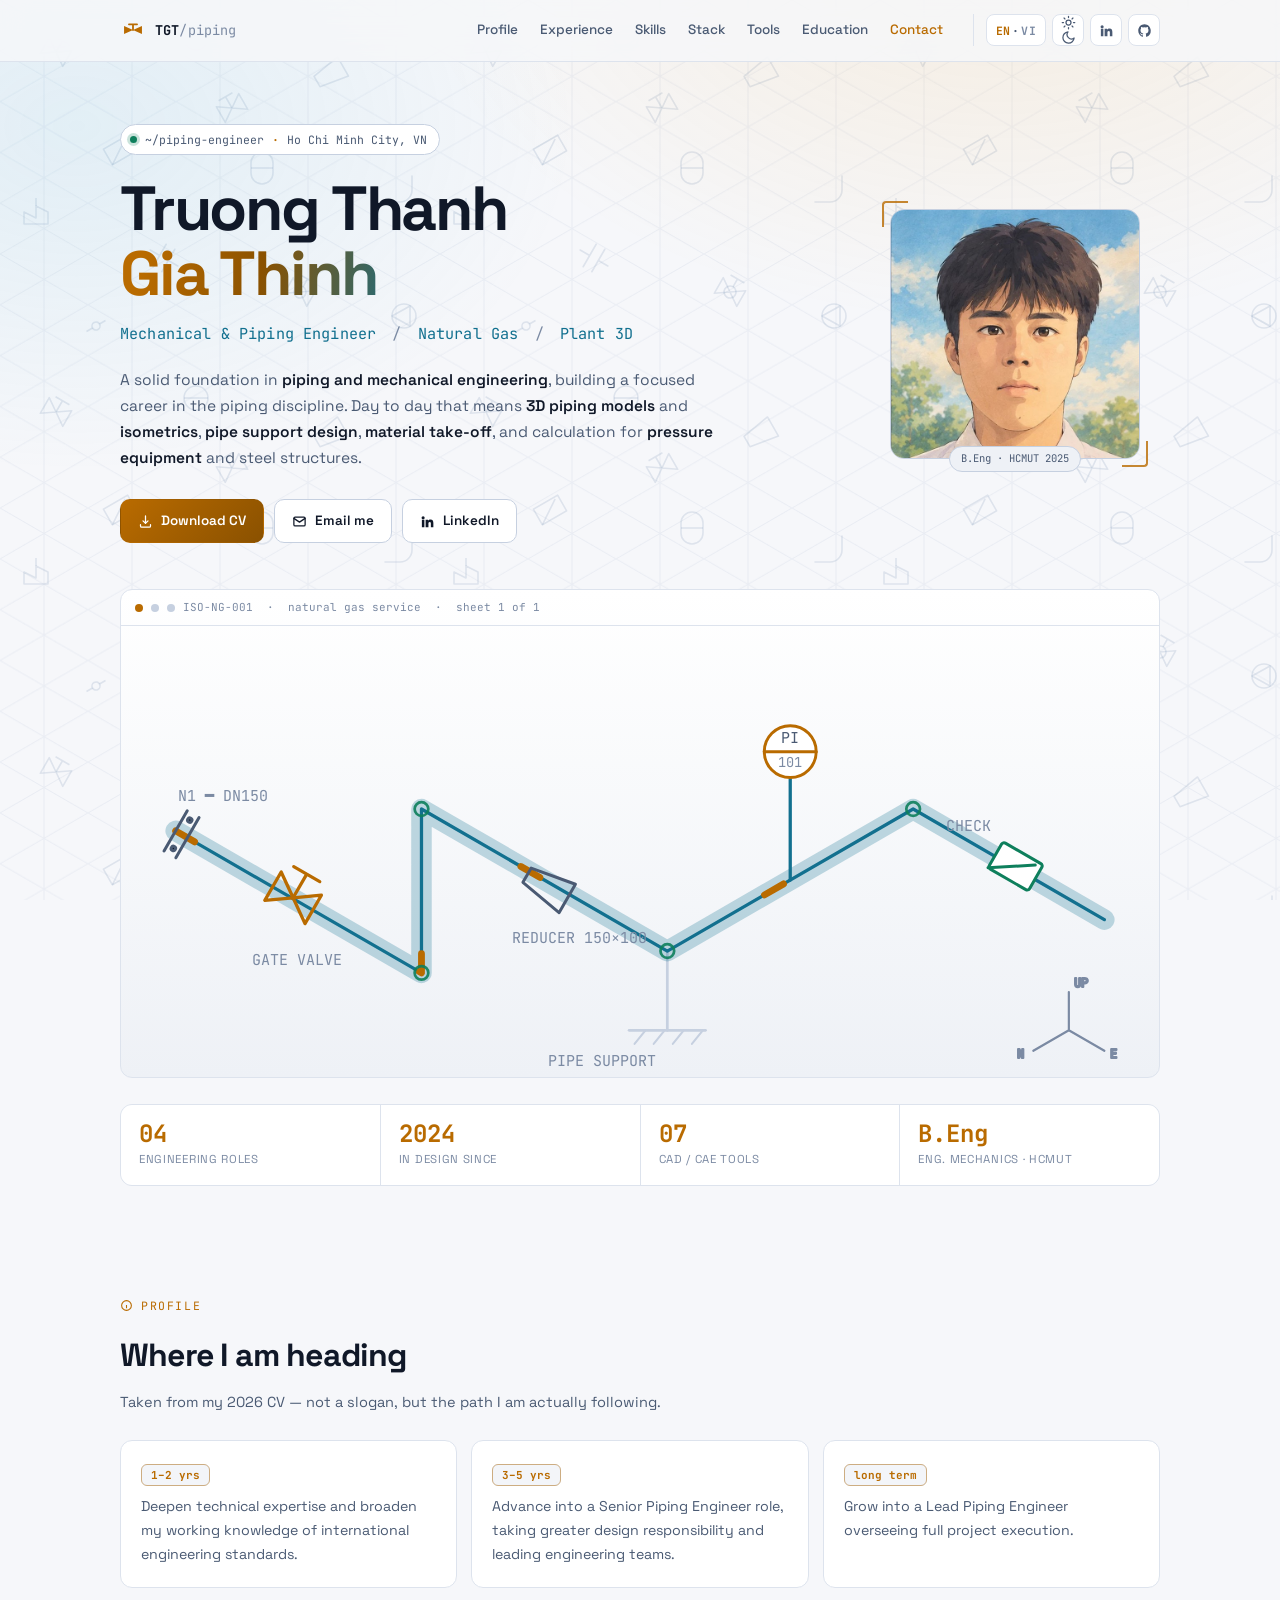
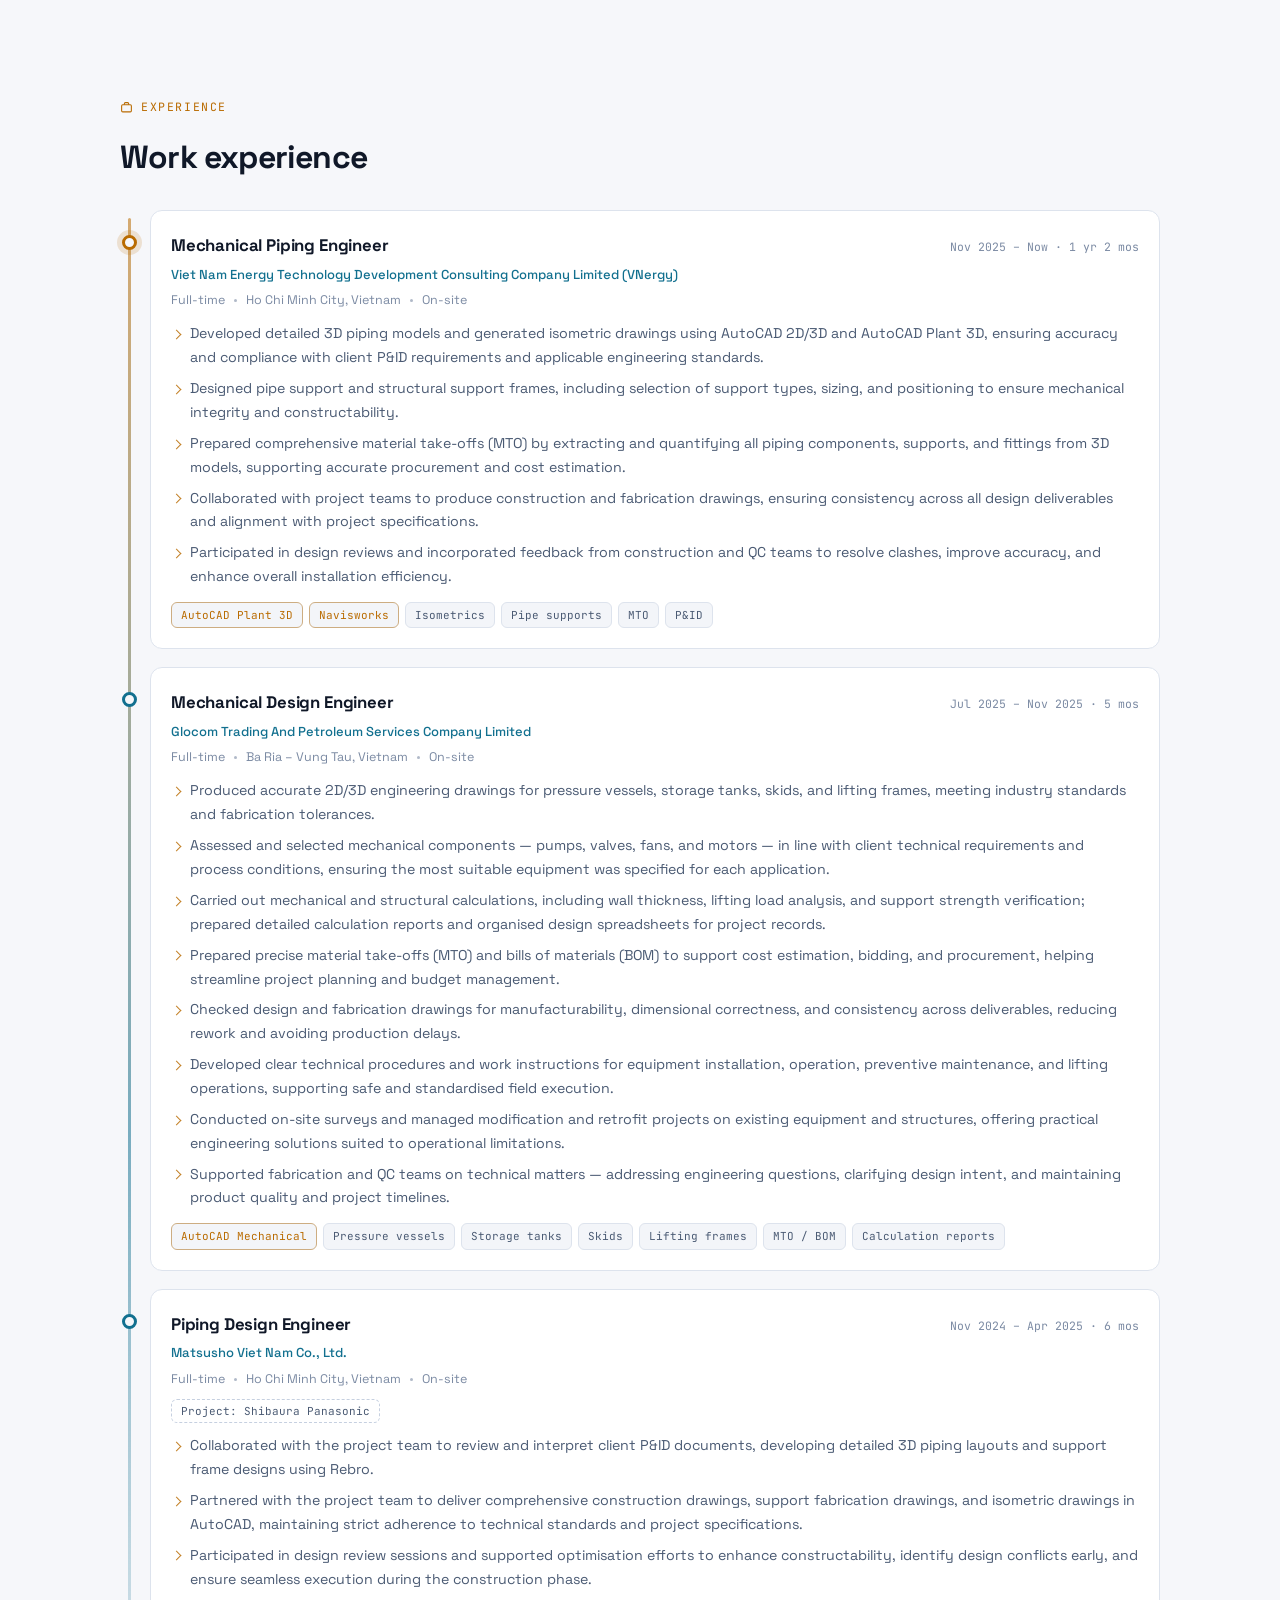
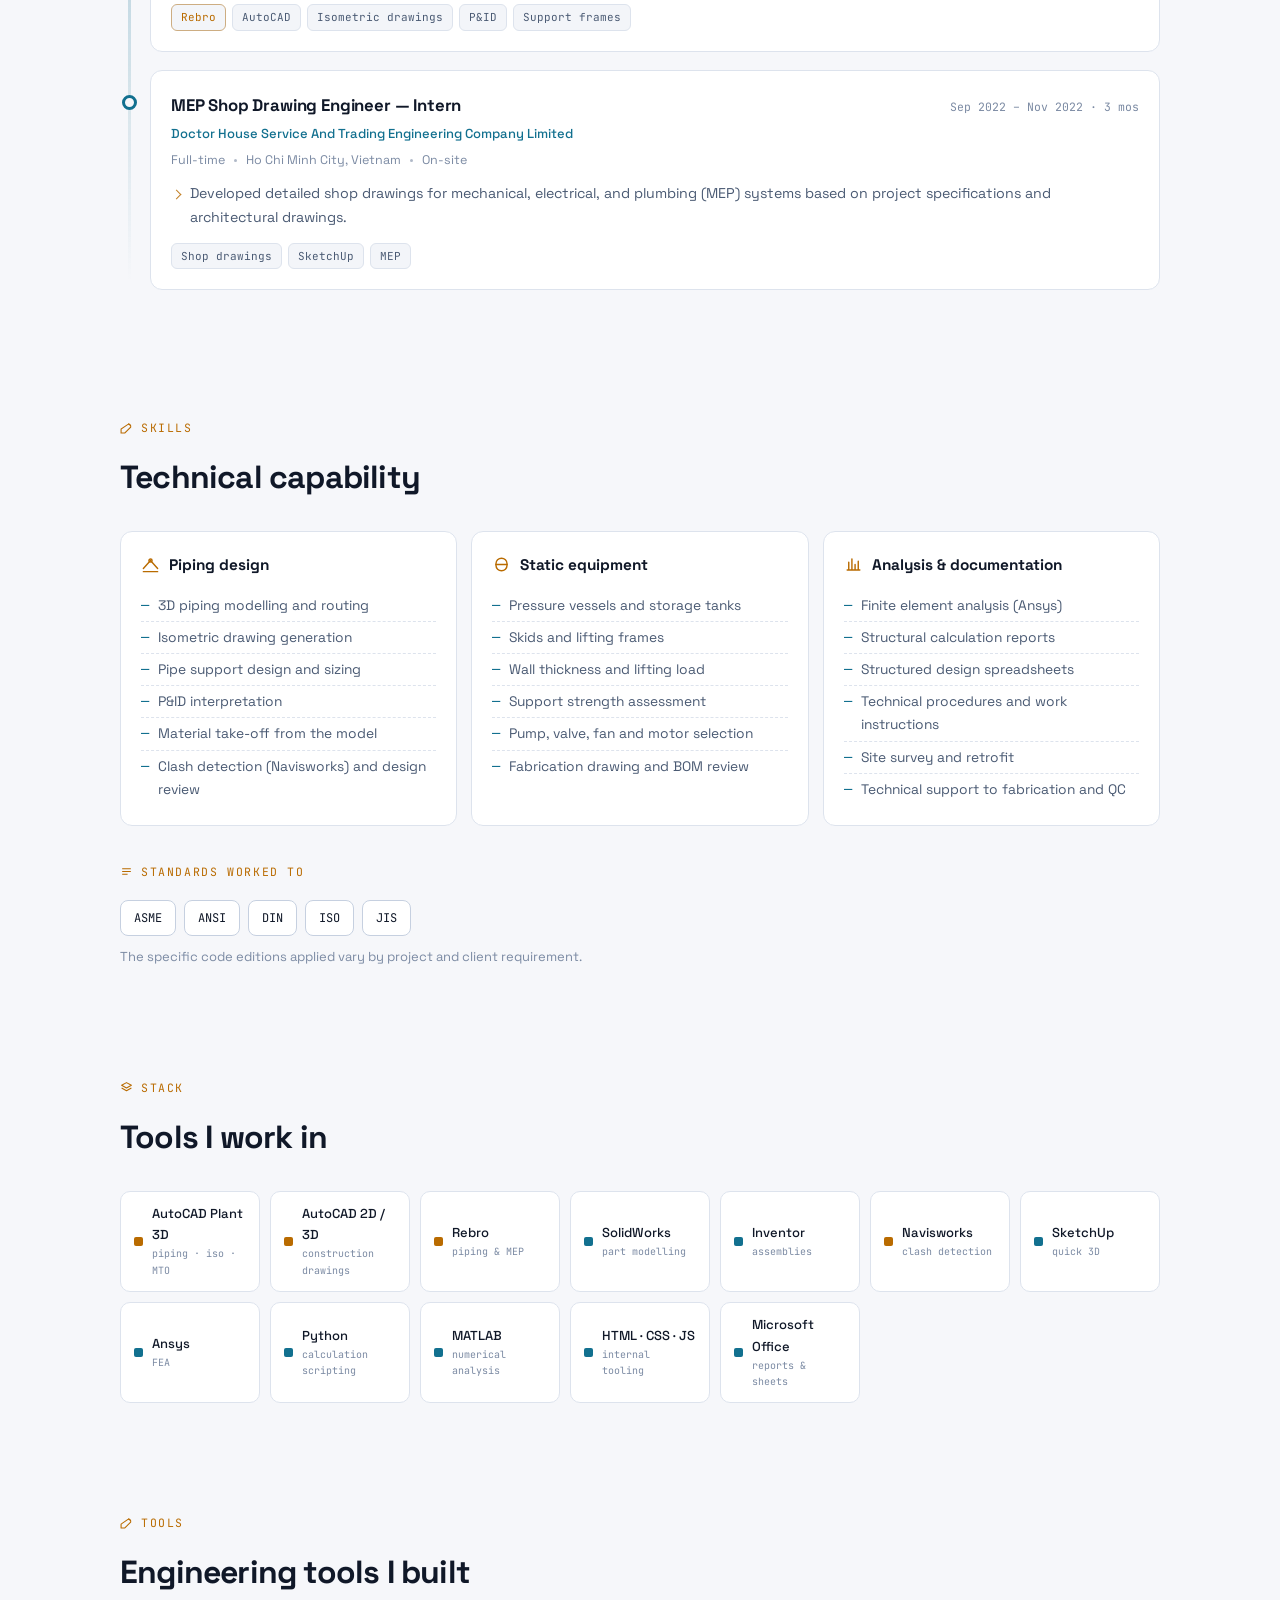
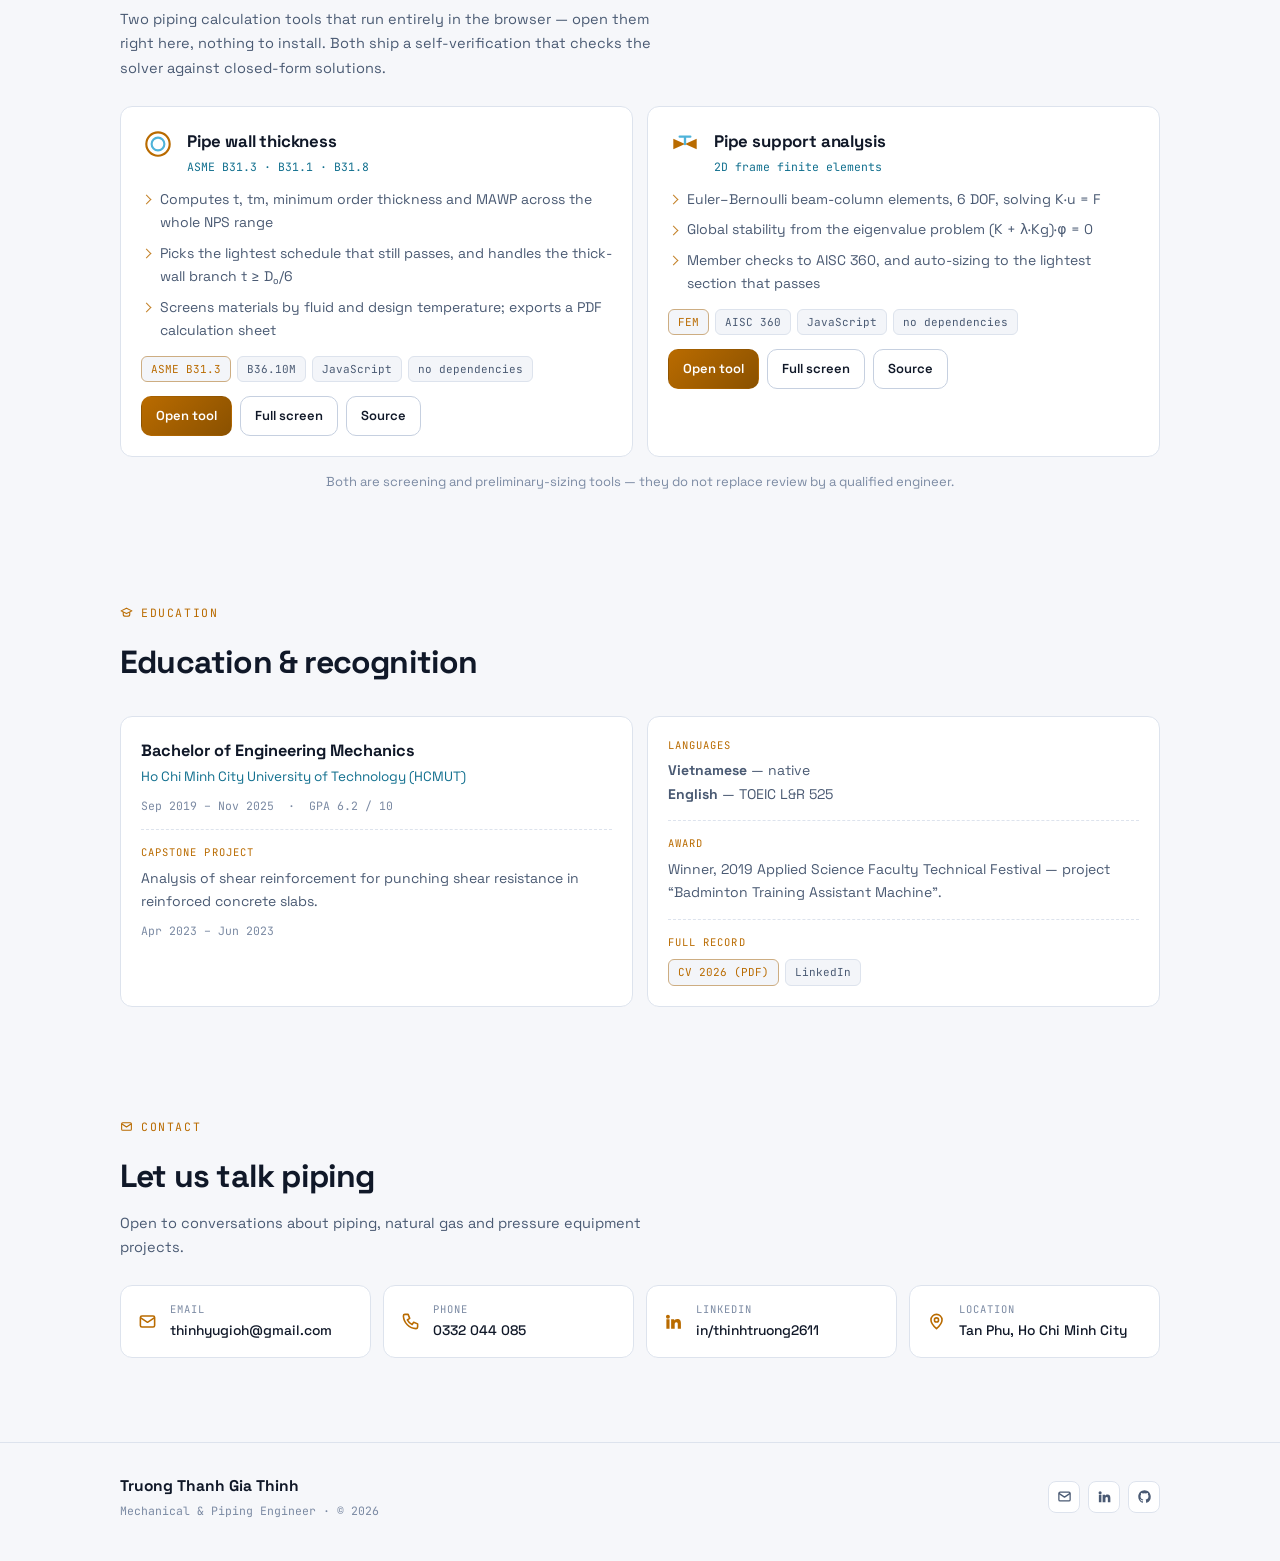
==== index.html @ ed6afc42 "Đồng bộ phần Kinh nghiệm với hồ sơ LinkedIn Trước đây phần này dựng từ CV PDF vì LinkedIn chặn không" ====
<!DOCTYPE html>
<html lang="en" data-theme="dark">
<head>
<meta charset="UTF-8">
<meta name="viewport" content="width=device-width, initial-scale=1">
<title>Truong Thanh Gia Thinh — Mechanical &amp; Piping Engineer</title>

<meta name="description" content="Mechanical &amp; Piping Engineer in Ho Chi Minh City. 3D piping models and isometrics in AutoCAD Plant 3D, pipe support design, MTO, pressure vessels and structural calculation for natural gas and industrial plants.">
<meta name="author" content="Truong Thanh Gia Thinh">
<meta name="theme-color" content="#0a0f1c">

<meta property="og:type" content="profile">
<meta property="og:title" content="Truong Thanh Gia Thinh — Mechanical &amp; Piping Engineer">
<meta property="og:description" content="Piping and mechanical design for natural gas and industrial plants: AutoCAD Plant 3D, isometrics, pipe supports, MTO, pressure equipment.">
<meta property="og:url" content="https://brian261101.github.io/">
<meta property="og:image" content="https://brian261101.github.io/assets/img/portrait-art.jpg">
<meta name="twitter:card" content="summary">

<link rel="canonical" href="https://brian261101.github.io/">
<link rel="icon" href="data:image/svg+xml,%3Csvg xmlns='http://www.w3.org/2000/svg' viewBox='0 0 32 32'%3E%3Crect width='32' height='32' rx='7' fill='%230a0f1c'/%3E%3Cpath d='M6 20V12l10 4zM26 20V12l-10 4z' fill='%23f5a524'/%3E%3Cpath d='M16 16v-6M11 10h10' stroke='%234fb3d9' stroke-width='2' stroke-linecap='round' fill='none'/%3E%3C/svg%3E">

<link rel="preconnect" href="https://fonts.googleapis.com">
<link rel="preconnect" href="https://fonts.gstatic.com" crossorigin>
<link href="https://fonts.googleapis.com/css2?family=Space+Grotesk:wght@400;500;600;700&family=JetBrains+Mono:wght@400;500;700&display=swap" rel="stylesheet">
<script>document.documentElement.classList.add('js');</script>
<link rel="stylesheet" href="assets/css/site.css?v=4">

<script type="application/ld+json">
{
  "@context": "https://schema.org",
  "@type": "Person",
  "name": "Truong Thanh Gia Thinh",
  "jobTitle": "Mechanical & Piping Engineer",
  "url": "https://brian261101.github.io/",
  "image": "https://brian261101.github.io/assets/img/portrait-art.jpg",
  "email": "mailto:thinhyugioh@gmail.com",
  "sameAs": [
    "https://www.linkedin.com/in/thinhtruong2611/",
    "https://github.com/brian261101"
  ],
  "address": { "@type": "PostalAddress", "addressLocality": "Ho Chi Minh City", "addressCountry": "VN" },
  "alumniOf": { "@type": "CollegeOrUniversity", "name": "Ho Chi Minh City University of Technology (HCMUT)" },
  "knowsAbout": ["Piping design", "AutoCAD Plant 3D", "Isometric drawings", "Pipe supports",
                 "Material Take-Off", "Pressure vessels", "Natural gas", "Finite element analysis"]
}
</script>
</head>

<body>

<!-- ============ background: isometric grid + P&ID symbols ============ -->
<div class="bg" aria-hidden="true">
  <svg xmlns="http://www.w3.org/2000/svg" preserveAspectRatio="xMidYMid slice">
    <defs>
      <!-- 30 degree isometric construction grid -->
      <pattern id="iso" width="88" height="50.807" patternUnits="userSpaceOnUse">
        <path d="M0 50.807 L88 0 M0 0 L88 50.807 M44 0 V50.807"
              fill="none" stroke-width="1" style="stroke:var(--grid)"/>
      </pattern>

      <!-- P&ID symbol library -->
      <g id="s-gate" stroke-width="1.6" fill="none" stroke-linejoin="round">
        <path d="M-13-9v18l13-9zM13-9v18l-13-9z"/><path d="M0 0v-13M-8-13h16"/>
      </g>
      <g id="s-globe" stroke-width="1.6" fill="none" stroke-linejoin="round">
        <path d="M-13-9v18l13-9zM13-9v18l-13-9z"/><circle cx="0" cy="0" r="6"/><path d="M0-6v-9M-8-15h16"/>
      </g>
      <g id="s-check" stroke-width="1.6" fill="none" stroke-linejoin="round">
        <rect x="-14" y="-9" width="28" height="18"/><path d="M-14 9 L10-7"/>
      </g>
      <g id="s-inst" stroke-width="1.6" fill="none">
        <circle cx="0" cy="0" r="12"/><path d="M-12 0h24"/>
      </g>
      <g id="s-red" stroke-width="1.6" fill="none" stroke-linejoin="round">
        <path d="M-15-6 L15-11 V11 L-15 6 Z"/>
      </g>
      <g id="s-flange" stroke-width="1.6" fill="none" stroke-linecap="round">
        <path d="M-5-13v26M5-13v26M-16 0h11M5 0h11"/>
      </g>
      <g id="s-pump" stroke-width="1.6" fill="none" stroke-linejoin="round">
        <circle cx="0" cy="0" r="12"/><path d="M-12 0 L6-10 V10 Z"/>
      </g>
      <g id="s-psv" stroke-width="1.6" fill="none" stroke-linejoin="round">
        <path d="M-12 10 V-2 L0 4 V-8 L12-2 V10 Z"/><path d="M0-8 V-16"/>
      </g>
      <g id="s-vessel" stroke-width="1.6" fill="none">
        <rect x="-11" y="-16" width="22" height="32" rx="11"/><path d="M-11 0h22"/>
      </g>
      <g id="s-elbow" stroke-width="1.6" fill="none" stroke-linecap="round">
        <path d="M-15 12 H0 A12 12 0 0 0 12 0 V-14"/>
      </g>
      <g id="s-weld" stroke-width="1.6" fill="none">
        <circle cx="0" cy="0" r="4"/><path d="M-11 0h7M4 0h7"/>
      </g>

      <!-- scattered symbol field -->
      <pattern id="sym" width="430" height="360" patternUnits="userSpaceOnUse">
        <g style="stroke:var(--sym)">
          <use href="#s-gate"   transform="translate(56 52) rotate(30)"/>
          <use href="#s-inst"   transform="translate(196 38)"/>
          <use href="#s-red"    transform="translate(330 74) rotate(-30)"/>
          <use href="#s-elbow"  transform="translate(400 190)"/>
          <use href="#s-check"  transform="translate(120 150) rotate(-30)"/>
          <use href="#s-vessel" transform="translate(262 168)"/>
          <use href="#s-psv"    transform="translate(36 214)"/>
          <use href="#s-flange" transform="translate(164 258) rotate(30)"/>
          <use href="#s-globe"  transform="translate(300 292) rotate(30)"/>
          <use href="#s-pump"   transform="translate(404 316)"/>
          <use href="#s-weld"   transform="translate(96 326) rotate(-30)"/>
          <use href="#s-gate"   transform="translate(232 108) rotate(-30)"/>
        </g>
      </pattern>
    </defs>

    <rect width="100%" height="100%" fill="url(#iso)"/>
    <rect width="100%" height="100%" fill="url(#sym)"/>
  </svg>
</div>
<div class="bg-glow" aria-hidden="true"></div>


<!-- ============ nav ============ -->
<nav class="nav">
  <div class="wrap">
    <a class="brand" href="#top" aria-label="Home">
      <svg class="mark" viewBox="0 0 32 32" fill="none" aria-hidden="true">
        <path d="M5 21V11l11 5zM27 21V11l-11 5z" fill="currentColor"/>
        <path d="M16 16v-7M11 9h10" stroke="currentColor" stroke-width="2.2" stroke-linecap="round"/>
      </svg>
      <span>TGT<span class="dim">&#8202;/&#8202;piping</span></span>
    </a>

    <ul class="nav-links" id="nav-links">
      <li><a href="#profile"    data-vi="Giới thiệu">Profile</a></li>
      <li><a href="#experience" data-vi="Kinh nghiệm">Experience</a></li>
      <li><a href="#skills"     data-vi="Kỹ năng">Skills</a></li>
      <li><a href="#stack"      data-vi="Phần mềm">Stack</a></li>
      <li><a href="#tools"      data-vi="Công cụ">Tools</a></li>
      <li><a href="#education"  data-vi="Học vấn">Education</a></li>
      <li><a href="#contact"    data-vi="Liên hệ">Contact</a></li>
    </ul>

    <div class="nav-tools">
      <button class="icon-btn lang-btn" id="lang-btn" type="button" title="English / Tiếng Việt" aria-label="Switch language">
        <span data-lang-on="en">EN</span><span class="dim">&#8202;·&#8202;</span><span data-lang-on="vi">VI</span>
      </button>

      <button class="icon-btn" id="theme-btn" type="button" title="Light / dark" aria-label="Toggle theme">
        <svg data-theme-icon="dark" viewBox="0 0 24 24" fill="none" stroke="currentColor" stroke-width="2" stroke-linecap="round">
          <circle cx="12" cy="12" r="4"/><path d="M12 2v2M12 20v2M2 12h2M20 12h2M4.9 4.9l1.4 1.4M17.7 17.7l1.4 1.4M19.1 4.9l-1.4 1.4M6.3 17.7l-1.4 1.4"/>
        </svg>
        <svg data-theme-icon="light" viewBox="0 0 24 24" fill="none" stroke="currentColor" stroke-width="2" stroke-linecap="round" stroke-linejoin="round" hidden>
          <path d="M21 12.8A9 9 0 1 1 11.2 3a7 7 0 0 0 9.8 9.8z"/>
        </svg>
      </button>

      <a class="icon-btn" href="https://www.linkedin.com/in/thinhtruong2611/" target="_blank" rel="noopener" title="LinkedIn" aria-label="LinkedIn">
        <svg viewBox="0 0 24 24" fill="currentColor"><path d="M4.98 3.5a2.5 2.5 0 1 1 0 5 2.5 2.5 0 0 1 0-5zM3 9h4v12H3zM9 9h3.8v1.7h.05c.53-.95 1.83-1.95 3.76-1.95 4.02 0 4.76 2.5 4.76 5.76V21h-4v-5.3c0-1.26-.02-2.9-1.8-2.9-1.8 0-2.07 1.38-2.07 2.8V21H9z"/></svg>
      </a>

      <a class="icon-btn" href="https://github.com/brian261101" target="_blank" rel="noopener" title="GitHub" aria-label="GitHub">
        <svg viewBox="0 0 24 24" fill="currentColor"><path d="M12 2C6.48 2 2 6.58 2 12.25c0 4.53 2.87 8.37 6.84 9.73.5.1.68-.22.68-.49l-.01-1.9c-2.78.62-3.37-1.21-3.37-1.21-.46-1.19-1.11-1.5-1.11-1.5-.91-.64.07-.63.07-.63 1 .07 1.53 1.06 1.53 1.06.89 1.57 2.34 1.12 2.91.86.09-.66.35-1.12.63-1.38-2.22-.26-4.56-1.14-4.56-5.07 0-1.12.39-2.03 1.03-2.75-.1-.26-.45-1.3.1-2.71 0 0 .84-.28 2.75 1.05a9.3 9.3 0 0 1 5 0c1.91-1.33 2.75-1.05 2.75-1.05.55 1.41.2 2.45.1 2.71.64.72 1.03 1.63 1.03 2.75 0 3.94-2.34 4.81-4.57 5.06.36.32.68.94.68 1.9l-.01 2.82c0 .27.18.6.69.49A10.03 10.03 0 0 0 22 12.25C22 6.58 17.52 2 12 2z"/></svg>
      </a>

      <button class="icon-btn burger" id="burger" type="button" aria-expanded="false" aria-controls="nav-links" aria-label="Menu">
        <svg viewBox="0 0 24 24" fill="none" stroke="currentColor" stroke-width="2" stroke-linecap="round"><path d="M3 6h18M3 12h18M3 18h18"/></svg>
      </button>
    </div>
  </div>
</nav>


<!-- ============ hero ============ -->
<header class="hero" id="top">
  <div class="wrap">
    <div class="hero-grid">
      <div>
        <span class="tag-term">
          <span class="dot"></span>
          <span data-vi="~/kỹ-sư-đường-ống">~/piping-engineer</span>
          <b>·</b>
          <span>Ho Chi Minh City, VN</span>
        </span>

        <h1 class="name">Truong Thanh<br><span class="accent">Gia Thinh</span></h1>

        <p class="role">
          <span data-vi="Kỹ sư Cơ khí &amp; Đường ống">Mechanical &amp; Piping Engineer</span>
          <span class="sep">/</span>
          <span data-vi="Khí tự nhiên">Natural Gas</span>
          <span class="sep">/</span>
          <span>Plant 3D</span>
        </p>

        <p class="lede"
           data-vi-html="Nền tảng vững về <b>đường ống và cơ khí</b>, đang xây dựng sự nghiệp chuyên sâu trong mảng piping. Công việc hằng ngày của tôi: dựng <b>mô hình đường ống 3D</b> và xuất <b>isometric</b>, thiết kế <b>gối đỡ ống</b>, bóc tách <b>MTO</b>, và tính toán cho <b>thiết bị chịu áp</b> cùng kết cấu thép.">
          A solid foundation in <b>piping and mechanical engineering</b>, building a focused career in the piping discipline. Day to day that means <b>3D piping models</b> and <b>isometrics</b>, <b>pipe support design</b>, <b>material take-off</b>, and calculation for <b>pressure equipment</b> and steel structures.
        </p>

        <div class="cta">
          <a class="btn primary" href="assets/cv/CV_TruongThanhGiaThinh_2026.pdf" download>
            <svg viewBox="0 0 24 24" fill="none" stroke="currentColor" stroke-width="2" stroke-linecap="round" stroke-linejoin="round"><path d="M12 3v12m0 0 4-4m-4 4-4-4M4 17v2a2 2 0 0 0 2 2h12a2 2 0 0 0 2-2v-2"/></svg>
            <span data-vi="Tải CV (PDF)">Download CV</span>
          </a>
          <a class="btn" href="mailto:thinhyugioh@gmail.com">
            <svg viewBox="0 0 24 24" fill="none" stroke="currentColor" stroke-width="2" stroke-linecap="round" stroke-linejoin="round"><rect x="3" y="5" width="18" height="14" rx="2"/><path d="m3 7 9 6 9-6"/></svg>
            <span data-vi="Gửi email">Email me</span>
          </a>
          <a class="btn" href="https://www.linkedin.com/in/thinhtruong2611/" target="_blank" rel="noopener">
            <svg viewBox="0 0 24 24" fill="currentColor"><path d="M4.98 3.5a2.5 2.5 0 1 1 0 5 2.5 2.5 0 0 1 0-5zM3 9h4v12H3zM9 9h3.8v1.7h.05c.53-.95 1.83-1.95 3.76-1.95 4.02 0 4.76 2.5 4.76 5.76V21h-4v-5.3c0-1.26-.02-2.9-1.8-2.9-1.8 0-2.07 1.38-2.07 2.8V21H9z"/></svg>
            LinkedIn
          </a>
        </div>
      </div>

      <figure class="portrait">
        <img src="assets/img/portrait-art.jpg" width="600" height="600"
             alt="Illustrated portrait of Truong Thanh Gia Thinh"
             fetchpriority="high">
        <figcaption class="plate">B.Eng · HCMUT 2025</figcaption>
      </figure>
    </div>

    <!-- isometric spool -->
    <div class="spool rv">
      <div class="cap">
        <span class="lamp a"></span><span class="lamp"></span><span class="lamp"></span>
        <span>ISO&#8209;NG&#8209;001&nbsp;&nbsp;·&nbsp;&nbsp;natural gas service&nbsp;&nbsp;·&nbsp;&nbsp;sheet 1 of 1</span>
      </div>

      <svg viewBox="0 0 760 330" role="img"
           aria-label="Isometric piping spool drawing with a gate valve, reducer, tee, instrument and check valve">
        <g fill="none" stroke-linecap="round" stroke-linejoin="round">

          <!-- support post + base -->
          <g style="stroke:var(--line-2)" stroke-width="2">
            <path d="M400 238 V296"/>
            <path d="M372 296 H428"/>
            <path d="M376 306 l8-10M390 306 l8-10M404 306 l8-10M418 306 l8-10" stroke-width="1.5"/>
          </g>

          <!-- pipe outer wall -->
          <path d="M40 150 L220 254 L220 134 L400 238 L580 134 L720 215"
                style="stroke:var(--steel)" stroke-width="15" opacity=".26"/>
          <!-- pipe centre -->
          <path d="M40 150 L220 254 L220 134 L400 238 L580 134 L720 215"
                style="stroke:var(--steel)" stroke-width="2.4"/>
          <!-- flow -->
          <path class="flow" d="M40 150 L220 254 L220 134 L400 238 L580 134 L720 215"
                style="stroke:var(--flame)" stroke-width="5"/>

          <!-- weld beads at the elbows -->
          <g style="stroke:var(--weld)" stroke-width="2" opacity=".9">
            <circle cx="220" cy="254" r="5"/>
            <circle cx="220" cy="134" r="5"/>
            <circle cx="400" cy="238" r="5"/>
            <circle cx="580" cy="134" r="5"/>
          </g>

          <!-- terminal flange N1 -->
          <g transform="translate(40 150) rotate(30)" style="stroke:var(--fg-2)" stroke-width="2.2">
            <path d="M0-17 V17 M10-17 V17"/>
            <circle cx="5" cy="-12" r="1.6" fill="currentColor"/>
            <circle cx="5" cy="12" r="1.6" fill="currentColor"/>
          </g>

          <!-- gate valve -->
          <g transform="translate(126 199) rotate(30)" style="stroke:var(--flame)" stroke-width="2.4">
            <path d="M-17-12 V12 L0 0 Z"/><path d="M17-12 V12 L0 0 Z"/>
            <path d="M0 0 V-20 M-11-20 H11"/>
          </g>

          <!-- concentric reducer -->
          <g transform="translate(312 191) rotate(30)" style="stroke:var(--fg-2)" stroke-width="2.2">
            <path d="M-17-6 L17-12 V12 L-17 6 Z"/>
          </g>

          <!-- tee + instrument bubble -->
          <g style="stroke:var(--steel)" stroke-width="2.4">
            <path d="M490 186 V112"/>
          </g>
          <g transform="translate(490 92)" style="stroke:var(--flame)" stroke-width="2.2">
            <circle cx="0" cy="0" r="19" style="fill:var(--panel)"/>
            <path d="M-19 0 H19"/>
          </g>
          <text x="490" y="86" text-anchor="middle" style="fill:var(--fg-2)"
                font-family="JetBrains Mono, monospace" font-size="11">PI</text>
          <text x="490" y="103" text-anchor="middle" style="fill:var(--fg-3)"
                font-family="JetBrains Mono, monospace" font-size="10">101</text>

          <!-- check valve -->
          <g transform="translate(655 176) rotate(30)" style="stroke:var(--weld)" stroke-width="2.2">
            <rect x="-17" y="-11" width="34" height="22" rx="2" style="fill:var(--panel)"/>
            <path d="M-17 11 L12-8"/>
          </g>

          <!-- iso axis key -->
          <g transform="translate(694 296)" style="stroke:var(--fg-3)" stroke-width="1.6">
            <path d="M0 0 L26 15M0 0 L-26 15M0 0 V-28"/>
            <text x="30" y="20" style="fill:var(--fg-3)" font-family="JetBrains Mono, monospace" font-size="9">E</text>
            <text x="-38" y="20" style="fill:var(--fg-3)" font-family="JetBrains Mono, monospace" font-size="9">N</text>
            <text x="4" y="-32" style="fill:var(--fg-3)" font-family="JetBrains Mono, monospace" font-size="9">UP</text>
          </g>

          <!-- annotations -->
          <g font-family="JetBrains Mono, monospace" font-size="11" style="fill:var(--fg-3)">
            <text x="42" y="128">N1 &#9473; DN150</text>
            <text x="96" y="248">GATE VALVE</text>
            <text x="286" y="232">REDUCER 150&#215;100</text>
            <text x="604" y="150">CHECK</text>
            <text x="352" y="322" text-anchor="middle">PIPE SUPPORT</text>
          </g>
        </g>
      </svg>
    </div>

    <!-- stats -->
    <div class="stats rv">
      <div class="stat"><div class="n">04</div><div class="k" data-vi="Vị trí kỹ thuật">Engineering roles</div></div>
      <div class="stat"><div class="n">2024</div><div class="k" data-vi="Làm thiết kế từ">In design since</div></div>
      <div class="stat"><div class="n">07</div><div class="k" data-vi="Phần mềm CAD / CAE">CAD / CAE tools</div></div>
      <div class="stat"><div class="n">B.Eng</div><div class="k" data-vi="Cơ kỹ thuật · HCMUT">Eng. Mechanics · HCMUT</div></div>
    </div>
  </div>
</header>


<!-- ============ profile ============ -->
<section id="profile">
  <div class="wrap">
    <div class="sec-head rv">
      <span class="sec-label">
        <svg viewBox="0 0 24 24" fill="none" stroke="currentColor" stroke-width="2"><circle cx="12" cy="12" r="9"/><path d="M12 8h.01M11 12h1v4h1"/></svg>
        <span data-vi="Giới thiệu">Profile</span>
      </span>
      <h2 data-vi="Định hướng nghề nghiệp">Where I am heading</h2>
      <p data-vi="Trích từ CV 2026 — không phải khẩu hiệu, mà là lộ trình tôi đang đi theo.">Taken from my 2026 CV — not a slogan, but the path I am actually following.</p>
    </div>

    <div class="grid-3">
      <div class="card rv">
        <h3 class="skill-card" style="font-size:.95rem;font-weight:700;margin-bottom:8px">
          <span class="chip hot">1&#8211;2 <span data-vi="năm">yrs</span></span>
        </h3>
        <p style="color:var(--fg-2);font-size:14.2px"
           data-vi="Đào sâu chuyên môn kỹ thuật và mở rộng hiểu biết về hệ tiêu chuẩn thiết kế quốc tế.">
          Deepen technical expertise and broaden my working knowledge of international engineering standards.
        </p>
      </div>
      <div class="card rv">
        <h3 class="skill-card" style="font-size:.95rem;font-weight:700;margin-bottom:8px">
          <span class="chip hot">3&#8211;5 <span data-vi="năm">yrs</span></span>
        </h3>
        <p style="color:var(--fg-2);font-size:14.2px"
           data-vi="Tiến tới vị trí Senior Piping Engineer — nhận trách nhiệm thiết kế lớn hơn và dẫn dắt nhóm kỹ thuật.">
          Advance into a <b>Senior Piping Engineer</b> role, taking greater design responsibility and leading engineering teams.
        </p>
      </div>
      <div class="card rv">
        <h3 class="skill-card" style="font-size:.95rem;font-weight:700;margin-bottom:8px">
          <span class="chip hot" data-vi="dài hạn">long term</span>
        </h3>
        <p style="color:var(--fg-2);font-size:14.2px"
           data-vi="Phát triển thành Lead Piping Engineer, chịu trách nhiệm triển khai trọn vẹn một dự án.">
          Grow into a <b>Lead Piping Engineer</b> overseeing full project execution.
        </p>
      </div>
    </div>
  </div>
</section>


<!-- ============ experience ============ -->
<section id="experience">
  <div class="wrap">
    <div class="sec-head rv">
      <span class="sec-label">
        <svg viewBox="0 0 24 24" fill="none" stroke="currentColor" stroke-width="2"><rect x="3" y="7" width="18" height="13" rx="2"/><path d="M8 7V5a2 2 0 0 1 2-2h4a2 2 0 0 1 2 2v2"/></svg>
        <span data-vi="Kinh nghiệm">Experience</span>
      </span>
      <h2 data-vi="Kinh nghiệm làm việc">Work experience</h2>
    </div>

    <div class="tl">

      <!-- VNergy -->
      <article class="job now card rv">
        <div class="job-top">
          <h3>Mechanical Piping Engineer</h3>
          <span class="when">Nov 2025 &#8211; <span data-vi="Nay">Now</span><b class="dur" data-start="2025-11"></b></span>
        </div>
        <div class="co">Viet Nam Energy Technology Development Consulting Company Limited (VNergy)</div>
        <div class="job-meta">
          <span class="jm" data-vi="Toàn thời gian">Full-time</span>
          <span class="jm" data-vi="TP. Hồ Chí Minh, Việt Nam">Ho Chi Minh City, Vietnam</span>
          <span class="jm" data-vi="Tại văn phòng">On-site</span>
        </div>
        <ul>
          <li data-vi="Dựng mô hình đường ống 3D chi tiết và xuất bản vẽ Isometric bằng AutoCAD 2D/3D và AutoCAD Plant 3D, bảo đảm chính xác và tuân thủ yêu cầu P&amp;ID của khách hàng cùng các tiêu chuẩn kỹ thuật áp dụng.">Developed detailed 3D piping models and generated isometric drawings using AutoCAD 2D/3D and AutoCAD Plant 3D, ensuring accuracy and compliance with client P&amp;ID requirements and applicable engineering standards.</li>
          <li data-vi="Thiết kế gối đỡ ống và khung đỡ kết cấu, gồm chọn loại gối đỡ, định cỡ và bố trí vị trí để bảo đảm tính toàn vẹn cơ khí và khả năng thi công.">Designed pipe support and structural support frames, including selection of support types, sizing, and positioning to ensure mechanical integrity and constructability.</li>
          <li data-vi="Lập bảng khối lượng vật tư (MTO) đầy đủ bằng cách bóc tách và thống kê toàn bộ chi tiết ống, gối đỡ và phụ kiện từ mô hình 3D, phục vụ mua sắm và dự toán chính xác.">Prepared comprehensive material take-offs (MTO) by extracting and quantifying all piping components, supports, and fittings from 3D models, supporting accurate procurement and cost estimation.</li>
          <li data-vi="Phối hợp với các nhóm dự án để phát hành bản vẽ thi công và bản vẽ chế tạo, bảo đảm tính nhất quán giữa mọi đầu mục thiết kế và phù hợp với đặc tính kỹ thuật dự án.">Collaborated with project teams to produce construction and fabrication drawings, ensuring consistency across all design deliverables and alignment with project specifications.</li>
          <li data-vi="Tham gia design review và tiếp thu phản hồi từ nhóm thi công và QC để xử lý va chạm, tăng độ chính xác và nâng hiệu quả lắp đặt tổng thể.">Participated in design reviews and incorporated feedback from construction and QC teams to resolve clashes, improve accuracy, and enhance overall installation efficiency.</li>
        </ul>
        <div class="chips">
          <span class="chip hot">AutoCAD Plant 3D</span><span class="chip hot">Navisworks</span>
          <span class="chip">Isometrics</span><span class="chip">Pipe supports</span>
          <span class="chip">MTO</span><span class="chip">P&amp;ID</span>
        </div>
      </article>

      <!-- Glocom -->
      <article class="job card rv">
        <div class="job-top">
          <h3>Mechanical Design Engineer</h3>
          <span class="when">Jul 2025 &#8211; Nov 2025<b class="dur" data-start="2025-07" data-end="2025-11"></b></span>
        </div>
        <div class="co">Glocom Trading And Petroleum Services Company Limited</div>
        <div class="job-meta">
          <span class="jm" data-vi="Toàn thời gian">Full-time</span>
          <span class="jm" data-vi="Bà Rịa &#8211; Vũng Tàu, Việt Nam">Ba Ria &#8211; Vung Tau, Vietnam</span>
          <span class="jm" data-vi="Tại văn phòng">On-site</span>
        </div>
        <ul>
          <li data-vi="Triển khai bản vẽ kỹ thuật 2D/3D chính xác cho bồn chịu áp, bồn chứa, skid và khung nâng, đáp ứng tiêu chuẩn ngành và dung sai chế tạo.">Produced accurate 2D/3D engineering drawings for pressure vessels, storage tanks, skids, and lifting frames, meeting industry standards and fabrication tolerances.</li>
          <li data-vi="Đánh giá và lựa chọn thiết bị cơ khí — bơm, van, quạt, động cơ — theo yêu cầu kỹ thuật của khách hàng và điều kiện công nghệ, bảo đảm chọn đúng thiết bị cho từng ứng dụng.">Assessed and selected mechanical components — pumps, valves, fans, and motors — in line with client technical requirements and process conditions, ensuring the most suitable equipment was specified for each application.</li>
          <li data-vi="Thực hiện tính toán cơ khí và kết cấu: chiều dày thành, phân tích tải nâng, kiểm tra sức bền gối đỡ; lập báo cáo tính toán chi tiết và bảng tính thiết kế có tổ chức để lưu hồ sơ dự án.">Carried out mechanical and structural calculations, including wall thickness, lifting load analysis, and support strength verification; prepared detailed calculation reports and organised design spreadsheets for project records.</li>
          <li data-vi="Lập bảng khối lượng vật tư (MTO) và bảng kê vật tư (BOM) chính xác phục vụ dự toán, đấu thầu và mua sắm, góp phần tinh gọn kế hoạch dự án và kiểm soát ngân sách.">Prepared precise material take-offs (MTO) and bills of materials (BOM) to support cost estimation, bidding, and procurement, helping streamline project planning and budget management.</li>
          <li data-vi="Soát xét bản vẽ thiết kế và chế tạo về khả năng gia công, độ chính xác kích thước và tính nhất quán giữa các đầu mục, giảm làm lại và tránh chậm tiến độ sản xuất.">Checked design and fabrication drawings for manufacturability, dimensional correctness, and consistency across deliverables, reducing rework and avoiding production delays.</li>
          <li data-vi="Biên soạn quy trình kỹ thuật và hướng dẫn công việc rõ ràng cho lắp đặt, vận hành, bảo trì phòng ngừa và công tác nâng hạ, hỗ trợ thi công hiện trường an toàn và chuẩn hoá.">Developed clear technical procedures and work instructions for equipment installation, operation, preventive maintenance, and lifting operations, supporting safe and standardised field execution.</li>
          <li data-vi="Khảo sát hiện trường và chủ trì công tác cải hoán, retrofit thiết bị và kết cấu hiện hữu, đưa ra giải pháp kỹ thuật khả thi trong ràng buộc vận hành.">Conducted on-site surveys and managed modification and retrofit projects on existing equipment and structures, offering practical engineering solutions suited to operational limitations.</li>
          <li data-vi="Hỗ trợ kỹ thuật cho nhóm chế tạo và QC: giải đáp vướng mắc, làm rõ ý đồ thiết kế, giữ chất lượng sản phẩm và tiến độ dự án.">Supported fabrication and QC teams on technical matters — addressing engineering questions, clarifying design intent, and maintaining product quality and project timelines.</li>
        </ul>
        <div class="chips">
          <span class="chip hot">AutoCAD Mechanical</span><span class="chip">Pressure vessels</span>
          <span class="chip">Storage tanks</span><span class="chip">Skids</span>
          <span class="chip">Lifting frames</span><span class="chip">MTO / BOM</span>
          <span class="chip">Calculation reports</span>
        </div>
      </article>

      <!-- Matsusho -->
      <article class="job card rv">
        <div class="job-top">
          <h3>Piping Design Engineer</h3>
          <span class="when">Nov 2024 &#8211; Apr 2025<b class="dur" data-start="2024-11" data-end="2025-04"></b></span>
        </div>
        <div class="co">Matsusho Viet Nam Co., Ltd.</div>
        <div class="job-meta">
          <span class="jm" data-vi="Toàn thời gian">Full-time</span>
          <span class="jm" data-vi="TP. Hồ Chí Minh, Việt Nam">Ho Chi Minh City, Vietnam</span>
          <span class="jm" data-vi="Tại văn phòng">On-site</span>
        </div>
        <span class="proj" data-vi="Dự án: Shibaura Panasonic">Project: Shibaura Panasonic</span>
        <ul>
          <li data-vi="Cùng nhóm dự án đọc và phân tích hồ sơ P&amp;ID của khách hàng, triển khai layout đường ống 3D chi tiết và thiết kế khung đỡ bằng phần mềm Rebro.">Collaborated with the project team to review and interpret client P&amp;ID documents, developing detailed 3D piping layouts and support frame designs using Rebro.</li>
          <li data-vi="Phối hợp phát hành trọn bộ bản vẽ thi công, bản vẽ chế tạo gối đỡ và bản vẽ isometric trong AutoCAD, bám sát tiêu chuẩn kỹ thuật và đặc tính kỹ thuật dự án.">Partnered with the project team to deliver comprehensive construction drawings, support fabrication drawings, and isometric drawings in AutoCAD, maintaining strict adherence to technical standards and project specifications.</li>
          <li data-vi="Tham gia các buổi design review và thúc đẩy tối ưu hoá nhằm tăng khả năng thi công, phát hiện sớm xung đột thiết kế và bảo đảm giai đoạn thi công trôi chảy.">Participated in design review sessions and supported optimisation efforts to enhance constructability, identify design conflicts early, and ensure seamless execution during the construction phase.</li>
        </ul>
        <div class="chips">
          <span class="chip hot">Rebro</span><span class="chip">AutoCAD</span>
          <span class="chip">Isometric drawings</span><span class="chip">P&amp;ID</span>
          <span class="chip">Support frames</span>
        </div>
      </article>

      <!-- Doctor House -->
      <article class="job card rv">
        <div class="job-top">
          <h3 data-vi="Thực tập sinh Kỹ sư Shop Drawing MEP">MEP Shop Drawing Engineer &#8212; Intern</h3>
          <span class="when">Sep 2022 &#8211; Nov 2022<b class="dur" data-start="2022-09" data-end="2022-11"></b></span>
        </div>
        <div class="co">Doctor House Service And Trading Engineering Company Limited</div>
        <div class="job-meta">
          <span class="jm" data-vi="Toàn thời gian">Full-time</span>
          <span class="jm" data-vi="TP. Hồ Chí Minh, Việt Nam">Ho Chi Minh City, Vietnam</span>
          <span class="jm" data-vi="Tại văn phòng">On-site</span>
        </div>
        <ul>
          <li data-vi="Triển khai bản vẽ shop drawing chi tiết cho hệ cơ &#8211; điện &#8211; nước (MEP) dựa trên đặc tính kỹ thuật dự án và hồ sơ kiến trúc.">Developed detailed shop drawings for mechanical, electrical, and plumbing (MEP) systems based on project specifications and architectural drawings.</li>
        </ul>
        <div class="chips">
          <span class="chip">Shop drawings</span><span class="chip">SketchUp</span>
          <span class="chip">MEP</span>
        </div>
      </article>

    </div>
  </div>
</section>

<!-- ============ skills ============ -->
<section id="skills">
  <div class="wrap">
    <div class="sec-head rv">
      <span class="sec-label">
        <svg viewBox="0 0 24 24" fill="none" stroke="currentColor" stroke-width="2" stroke-linecap="round"><path d="M14.7 6.3a4 4 0 0 1 5 5L9 22H2v-7z"/><path d="m16 5 3 3"/></svg>
        <span data-vi="Kỹ năng">Skills</span>
      </span>
      <h2 data-vi="Năng lực kỹ thuật">Technical capability</h2>
    </div>

    <div class="grid-3">
      <div class="card skill-card rv">
        <h3>
          <svg viewBox="0 0 24 24" fill="none" stroke="currentColor" stroke-width="1.8" stroke-linecap="round" stroke-linejoin="round"><path d="M3 17 12 7l9 10"/><circle cx="12" cy="7" r="2"/><path d="M3 21h18"/></svg>
          <span data-vi="Thiết kế đường ống">Piping design</span>
        </h3>
        <ul>
          <li data-vi="Mô hình và định tuyến đường ống 3D">3D piping modelling and routing</li>
          <li data-vi="Xuất bản vẽ isometric">Isometric drawing generation</li>
          <li data-vi="Thiết kế và định cỡ gối đỡ ống">Pipe support design and sizing</li>
          <li data-vi="Đọc và triển khai P&amp;ID">P&amp;ID interpretation</li>
          <li data-vi="Bóc tách MTO từ mô hình">Material take-off from the model</li>
          <li data-vi="Kiểm tra va chạm (Navisworks) và design review">Clash detection (Navisworks) and design review</li>
        </ul>
      </div>

      <div class="card skill-card rv">
        <h3>
          <svg viewBox="0 0 24 24" fill="none" stroke="currentColor" stroke-width="1.8" stroke-linecap="round" stroke-linejoin="round"><rect x="5" y="4" width="14" height="16" rx="7"/><path d="M5 12h14"/></svg>
          <span data-vi="Thiết bị tĩnh &amp; cơ khí">Static equipment</span>
        </h3>
        <ul>
          <li data-vi="Bồn chịu áp và bồn chứa">Pressure vessels and storage tanks</li>
          <li data-vi="Skid và khung nâng">Skids and lifting frames</li>
          <li data-vi="Tính chiều dày thành, tải nâng">Wall thickness and lifting load</li>
          <li data-vi="Kiểm tra sức bền gối đỡ">Support strength assessment</li>
          <li data-vi="Chọn bơm, van, quạt, động cơ">Pump, valve, fan and motor selection</li>
          <li data-vi="Soát xét bản vẽ chế tạo, BOM">Fabrication drawing and BOM review</li>
        </ul>
      </div>

      <div class="card skill-card rv">
        <h3>
          <svg viewBox="0 0 24 24" fill="none" stroke="currentColor" stroke-width="1.8" stroke-linecap="round" stroke-linejoin="round"><path d="M4 19h16M6 19V9m4 10V5m4 14v-7m4 7V8"/></svg>
          <span data-vi="Phân tích &amp; hồ sơ">Analysis &amp; documentation</span>
        </h3>
        <ul>
          <li data-vi="Phân tích phần tử hữu hạn (Ansys)">Finite element analysis (Ansys)</li>
          <li data-vi="Báo cáo tính toán kết cấu">Structural calculation reports</li>
          <li data-vi="Bảng tính thiết kế có cấu trúc">Structured design spreadsheets</li>
          <li data-vi="Quy trình kỹ thuật, hướng dẫn công việc">Technical procedures and work instructions</li>
          <li data-vi="Khảo sát hiện trường, cải hoán">Site survey and retrofit</li>
          <li data-vi="Hỗ trợ kỹ thuật cho chế tạo &amp; QC">Technical support to fabrication and QC</li>
        </ul>
      </div>
    </div>

    <div class="sec-head rv" style="margin-top:34px;margin-bottom:0">
      <span class="sec-label">
        <svg viewBox="0 0 24 24" fill="none" stroke="currentColor" stroke-width="2"><path d="M4 7h16M4 12h16M4 17h10"/></svg>
        <span data-vi="Hệ tiêu chuẩn đã làm việc">Standards worked to</span>
      </span>
      <div class="codes">
        <span class="code">ASME</span>
        <span class="code">ANSI</span>
        <span class="code">DIN</span>
        <span class="code">ISO</span>
        <span class="code">JIS</span>
      </div>
      <p style="margin-top:10px;font-size:13px;color:var(--fg-3)"
         data-vi="Bộ tiêu chuẩn cụ thể áp dụng theo từng dự án và yêu cầu của khách hàng.">
        The specific code editions applied vary by project and client requirement.
      </p>
    </div>
  </div>
</section>


<!-- ============ stack ============ -->
<section id="stack">
  <div class="wrap">
    <div class="sec-head rv">
      <span class="sec-label">
        <svg viewBox="0 0 24 24" fill="none" stroke="currentColor" stroke-width="2" stroke-linejoin="round"><path d="m12 3 9 5-9 5-9-5z"/><path d="m3 13 9 5 9-5"/></svg>
        <span data-vi="Phần mềm">Stack</span>
      </span>
      <h2 data-vi="Công cụ tôi dùng hằng ngày">Tools I work in</h2>
    </div>

    <div class="tools rv">
      <div class="tool core"><span class="sq"></span><div>AutoCAD Plant 3D<small data-vi="đường ống · iso · MTO">piping · iso · MTO</small></div></div>
      <div class="tool core"><span class="sq"></span><div>AutoCAD 2D / 3D<small data-vi="bản vẽ thi công">construction drawings</small></div></div>
      <div class="tool core"><span class="sq"></span><div>Rebro<small data-vi="đường ống &amp; MEP">piping &amp; MEP</small></div></div>
      <div class="tool"><span class="sq"></span><div>SolidWorks<small data-vi="mô hình chi tiết">part modelling</small></div></div>
      <div class="tool"><span class="sq"></span><div>Inventor<small data-vi="cụm lắp ráp">assemblies</small></div></div>
      <div class="tool core"><span class="sq"></span><div>Navisworks<small data-vi="kiểm tra va chạm">clash detection</small></div></div>
      <div class="tool"><span class="sq"></span><div>SketchUp<small data-vi="dựng hình nhanh">quick 3D</small></div></div>
      <div class="tool"><span class="sq"></span><div>Ansys<small>FEA</small></div></div>
      <div class="tool"><span class="sq"></span><div>Python<small data-vi="tự động hoá tính toán">calculation scripting</small></div></div>
      <div class="tool"><span class="sq"></span><div>MATLAB<small data-vi="phân tích số">numerical analysis</small></div></div>
      <div class="tool"><span class="sq"></span><div>HTML · CSS · JS<small data-vi="công cụ nội bộ">internal tooling</small></div></div>
      <div class="tool"><span class="sq"></span><div>Microsoft Office<small data-vi="báo cáo &amp; bảng tính">reports &amp; sheets</small></div></div>
    </div>
  </div>
</section>


<!-- ============ tools ============ -->
<section id="tools">
  <div class="wrap">
    <div class="sec-head rv">
      <span class="sec-label">
        <svg viewBox="0 0 24 24" fill="none" stroke="currentColor" stroke-width="2" stroke-linecap="round" stroke-linejoin="round"><path d="M14.7 6.3a4 4 0 0 1 5 5L9 22H2v-7z"/><path d="m16 5 3 3"/></svg>
        <span data-vi="Công cụ">Tools</span>
      </span>
      <h2 data-vi="Công cụ kỹ thuật tôi tự viết">Engineering tools I built</h2>
      <p data-vi="Hai công cụ tính toán đường ống chạy thẳng trong trình duyệt — mở ngay tại đây, không cần cài gì. Cả hai đều có nút tự kiểm chứng so kết quả với nghiệm giải tích.">
        Two piping calculation tools that run entirely in the browser — open them right here,
        nothing to install. Both ship a self-verification that checks the solver against
        closed-form solutions.
      </p>
    </div>

    <div class="grid-2">

      <article class="card toolcard rv">
        <div class="tool-top">
          <svg class="tool-ico" viewBox="0 0 32 32" fill="none" aria-hidden="true">
            <circle cx="16" cy="16" r="11" stroke="currentColor" stroke-width="2"/>
            <circle cx="16" cy="16" r="6" stroke="#4fb3d9" stroke-width="2"/>
          </svg>
          <div>
            <h3 data-vi="Chiều dày thành ống">Pipe wall thickness</h3>
            <div class="tool-sub">ASME B31.3 · B31.1 · B31.8</div>
          </div>
        </div>
        <ul>
          <li data-vi="Tính t, tₘ, chiều dày đặt hàng tối thiểu và MAWP cho cả dải NPS">Computes t, t<sub>m</sub>, minimum order thickness and MAWP across the whole NPS range</li>
          <li data-vi="Tự chọn schedule nhẹ nhất còn đạt, có xử lý nhánh thành dày t ≥ D₀/6">Picks the lightest schedule that still passes, and handles the thick-wall branch t ≥ D₀/6</li>
          <li data-vi="Sàng lọc vật liệu theo lưu chất và nhiệt độ; xuất tờ tính toán PDF">Screens materials by fluid and design temperature; exports a PDF calculation sheet</li>
        </ul>
        <div class="chips">
          <span class="chip hot">ASME B31.3</span><span class="chip">B36.10M</span>
          <span class="chip">JavaScript</span><span class="chip">no dependencies</span>
        </div>
        <div class="tool-act">
          <a class="btn primary" href="tools/pipe-thickness.html" data-vi="Mở công cụ">Open tool</a>
          <a class="btn" href="https://brian261101.github.io/pipe-thickness-web/" target="_blank" rel="noopener" data-vi="Toàn màn hình">Full screen</a>
          <a class="btn" href="https://github.com/brian261101/pipe-thickness-web" target="_blank" rel="noopener" data-vi="Mã nguồn">Source</a>
        </div>
      </article>

      <article class="card toolcard rv">
        <div class="tool-top">
          <svg class="tool-ico" viewBox="0 0 32 32" fill="none" aria-hidden="true">
            <path d="M5 21V11l11 5zM27 21V11l-11 5z" fill="currentColor"/>
            <path d="M16 16V9M11 9h10" stroke="#4fb3d9" stroke-width="2.2" stroke-linecap="round"/>
          </svg>
          <div>
            <h3 data-vi="Giá đỡ đường ống">Pipe support analysis</h3>
            <div class="tool-sub" data-vi="Phần tử hữu hạn khung phẳng">2D frame finite elements</div>
          </div>
        </div>
        <ul>
          <li data-vi="Phần tử dầm–cột Euler–Bernoulli 2D, 6 bậc tự do, giải K·u = F">Euler–Bernoulli beam-column elements, 6 DOF, solving K·u = F</li>
          <li data-vi="Ổn định tổng thể bằng bài toán trị riêng (K + λ·Kg)·φ = 0">Global stability from the eigenvalue problem (K + λ·K<sub>g</sub>)·φ = 0</li>
          <li data-vi="Kiểm tra thanh theo AISC 360 và tự chọn tiết diện nhẹ nhất còn đạt">Member checks to AISC 360, and auto-sizing to the lightest section that passes</li>
        </ul>
        <div class="chips">
          <span class="chip hot">FEM</span><span class="chip">AISC 360</span>
          <span class="chip">JavaScript</span><span class="chip">no dependencies</span>
        </div>
        <div class="tool-act">
          <a class="btn primary" href="tools/pipe-support.html" data-vi="Mở công cụ">Open tool</a>
          <a class="btn" href="https://brian261101.github.io/pipe-support-web/" target="_blank" rel="noopener" data-vi="Toàn màn hình">Full screen</a>
          <a class="btn" href="https://github.com/brian261101/pipe-support-web" target="_blank" rel="noopener" data-vi="Mã nguồn">Source</a>
        </div>
      </article>

    </div>

    <p class="tool-note rv" data-vi="Cả hai là công cụ sàng lọc và định cỡ sơ bộ — không thay thế việc kiểm tra của kỹ sư có thẩm quyền.">
      Both are screening and preliminary-sizing tools — they do not replace review by a
      qualified engineer.
    </p>
  </div>
</section>

<!-- ============ education ============ -->
<section id="education">
  <div class="wrap">
    <div class="sec-head rv">
      <span class="sec-label">
        <svg viewBox="0 0 24 24" fill="none" stroke="currentColor" stroke-width="2" stroke-linejoin="round"><path d="m12 4 10 5-10 5L2 9z"/><path d="M6 11v5c0 1.7 2.7 3 6 3s6-1.3 6-3v-5"/></svg>
        <span data-vi="Học vấn">Education</span>
      </span>
      <h2 data-vi="Học vấn &amp; ghi nhận">Education &amp; recognition</h2>
    </div>

    <div class="grid-2">
      <div class="card edu rv">
        <div class="deg" data-vi="Kỹ sư Cơ kỹ thuật">Bachelor of Engineering Mechanics</div>
        <div class="sch" data-vi="Trường Đại học Bách khoa TP. Hồ Chí Minh (HCMUT)">Ho Chi Minh City University of Technology (HCMUT)</div>
        <div class="meta">Sep 2019 &#8211; Nov 2025 &nbsp;·&nbsp; GPA 6.2 / 10</div>
        <hr>
        <div class="sub-t" data-vi="Đồ án tốt nghiệp">Capstone project</div>
        <p style="margin-top:5px;font-size:14px;color:var(--fg-2)"
           data-vi="Phân tích cốt thép chống đột thủng trong bản sàn bê tông cốt thép.">
          Analysis of shear reinforcement for punching shear resistance in reinforced concrete slabs.
        </p>
        <div class="meta">Apr 2023 &#8211; Jun 2023</div>
      </div>

      <div class="card edu rv">
        <div class="sub-t" data-vi="Ngôn ngữ">Languages</div>
        <p style="margin-top:5px;font-size:14px;color:var(--fg-2)">
          <b data-vi="Tiếng Việt">Vietnamese</b> — <span data-vi="bản ngữ">native</span><br>
          <b data-vi="Tiếng Anh">English</b> — TOEIC L&amp;R 525
        </p>
        <hr>
        <div class="sub-t" data-vi="Giải thưởng">Award</div>
        <p style="margin-top:5px;font-size:14px;color:var(--fg-2)"
           data-vi="Đoạt giải Hội thi Kỹ thuật Khoa Khoa học Ứng dụng 2019 với dự án &#8220;Badminton Training Assistant Machine&#8221;.">
          Winner, 2019 Applied Science Faculty Technical Festival — project <i>&#8220;Badminton Training Assistant Machine&#8221;</i>.
        </p>
        <hr>
        <div class="sub-t" data-vi="Hồ sơ đầy đủ">Full record</div>
        <div class="chips" style="margin-top:8px">
          <a class="chip hot" href="assets/cv/CV_TruongThanhGiaThinh_2026.pdf" download data-vi="Tải CV 2026 (PDF)">CV 2026 (PDF)</a>
          <a class="chip" href="https://www.linkedin.com/in/thinhtruong2611/" target="_blank" rel="noopener">LinkedIn</a>
        </div>
      </div>
    </div>
  </div>
</section>


<!-- ============ contact ============ -->
<section id="contact">
  <div class="wrap">
    <div class="sec-head rv">
      <span class="sec-label">
        <svg viewBox="0 0 24 24" fill="none" stroke="currentColor" stroke-width="2" stroke-linejoin="round"><rect x="3" y="5" width="18" height="14" rx="2"/><path d="m3 7 9 6 9-6"/></svg>
        <span data-vi="Liên hệ">Contact</span>
      </span>
      <h2 data-vi="Trao đổi về dự án đường ống">Let us talk piping</h2>
      <p data-vi="Sẵn sàng trao đổi về các dự án đường ống, khí tự nhiên và thiết bị chịu áp.">
        Open to conversations about piping, natural gas and pressure equipment projects.
      </p>
    </div>

    <div class="contact-grid rv">
      <a class="cc" href="mailto:thinhyugioh@gmail.com">
        <svg viewBox="0 0 24 24" fill="none" stroke="currentColor" stroke-width="2" stroke-linejoin="round"><rect x="3" y="5" width="18" height="14" rx="2"/><path d="m3 7 9 6 9-6"/></svg>
        <div><div class="k">Email</div><div class="v">thinhyugioh@gmail.com</div></div>
      </a>

      <a class="cc" href="tel:+84332044085">
        <svg viewBox="0 0 24 24" fill="none" stroke="currentColor" stroke-width="2" stroke-linejoin="round"><path d="M5 3h4l2 5-3 2a14 14 0 0 0 6 6l2-3 5 2v4a2 2 0 0 1-2 2A17 17 0 0 1 3 5a2 2 0 0 1 2-2z"/></svg>
        <div><div class="k" data-vi="Điện thoại">Phone</div><div class="v">0332 044 085</div></div>
      </a>

      <a class="cc" href="https://www.linkedin.com/in/thinhtruong2611/" target="_blank" rel="noopener">
        <svg viewBox="0 0 24 24" fill="currentColor"><path d="M4.98 3.5a2.5 2.5 0 1 1 0 5 2.5 2.5 0 0 1 0-5zM3 9h4v12H3zM9 9h3.8v1.7h.05c.53-.95 1.83-1.95 3.76-1.95 4.02 0 4.76 2.5 4.76 5.76V21h-4v-5.3c0-1.26-.02-2.9-1.8-2.9-1.8 0-2.07 1.38-2.07 2.8V21H9z"/></svg>
        <div><div class="k">LinkedIn</div><div class="v">in/thinhtruong2611</div></div>
      </a>

      <div class="cc">
        <svg viewBox="0 0 24 24" fill="none" stroke="currentColor" stroke-width="2" stroke-linejoin="round"><path d="M12 21s7-6.2 7-11a7 7 0 1 0-14 0c0 4.8 7 11 7 11z"/><circle cx="12" cy="10" r="2.6"/></svg>
        <div><div class="k" data-vi="Địa điểm">Location</div><div class="v" data-vi="Tân Phú, TP. Hồ Chí Minh">Tan Phu, Ho Chi Minh City</div></div>
      </div>
    </div>
  </div>
</section>


<!-- ============ footer ============ -->
<footer>
  <div class="wrap foot">
    <div>
      <div class="n">Truong Thanh Gia Thinh</div>
      <div class="s">Mechanical &amp; Piping Engineer · &copy; <span id="year">2026</span></div>
    </div>
    <div class="foot-links">
      <a class="icon-btn" href="mailto:thinhyugioh@gmail.com" title="Email" aria-label="Email">
        <svg viewBox="0 0 24 24" fill="none" stroke="currentColor" stroke-width="2" stroke-linejoin="round"><rect x="3" y="5" width="18" height="14" rx="2"/><path d="m3 7 9 6 9-6"/></svg>
      </a>
      <a class="icon-btn" href="https://www.linkedin.com/in/thinhtruong2611/" target="_blank" rel="noopener" title="LinkedIn" aria-label="LinkedIn">
        <svg viewBox="0 0 24 24" fill="currentColor"><path d="M4.98 3.5a2.5 2.5 0 1 1 0 5 2.5 2.5 0 0 1 0-5zM3 9h4v12H3zM9 9h3.8v1.7h.05c.53-.95 1.83-1.95 3.76-1.95 4.02 0 4.76 2.5 4.76 5.76V21h-4v-5.3c0-1.26-.02-2.9-1.8-2.9-1.8 0-2.07 1.38-2.07 2.8V21H9z"/></svg>
      </a>
      <a class="icon-btn" href="https://github.com/brian261101" target="_blank" rel="noopener" title="GitHub" aria-label="GitHub">
        <svg viewBox="0 0 24 24" fill="currentColor"><path d="M12 2C6.48 2 2 6.58 2 12.25c0 4.53 2.87 8.37 6.84 9.73.5.1.68-.22.68-.49l-.01-1.9c-2.78.62-3.37-1.21-3.37-1.21-.46-1.19-1.11-1.5-1.11-1.5-.91-.64.07-.63.07-.63 1 .07 1.53 1.06 1.53 1.06.89 1.57 2.34 1.12 2.91.86.09-.66.35-1.12.63-1.38-2.22-.26-4.56-1.14-4.56-5.07 0-1.12.39-2.03 1.03-2.75-.1-.26-.45-1.3.1-2.71 0 0 .84-.28 2.75 1.05a9.3 9.3 0 0 1 5 0c1.91-1.33 2.75-1.05 2.75-1.05.55 1.41.2 2.45.1 2.71.64.72 1.03 1.63 1.03 2.75 0 3.94-2.34 4.81-4.57 5.06.36.32.68.94.68 1.9l-.01 2.82c0 .27.18.6.69.49A10.03 10.03 0 0 0 22 12.25C22 6.58 17.52 2 12 2z"/></svg>
      </a>
    </div>
  </div>
</footer>

<script src="assets/js/site.js?v=4" defer></script>
</body>
</html>
---- assets/css/site.css ----
/* ==========================================================================
   Truong Thanh Gia Thinh — Mechanical & Piping Engineer
   Layout and theme. Dark is the default; light is opt-in via data-theme.
   ========================================================================== */

/* ---------- tokens ---------- */
:root {
  --bg:          #0a0f1c;
  --bg-2:        #0d1424;
  --panel:       #111a2e;
  --panel-2:     #16203a;
  --line:        #1f2b46;
  --line-2:      #2b3a5c;

  --fg:          #e9eef8;
  --fg-2:        #9fb0cb;
  --fg-3:        #64748b;

  --flame:       #f5a524;   /* natural gas */
  --flame-2:     #ffc860;
  --steel:       #4fb3d9;   /* carbon steel pipe */
  --weld:        #34d399;

  --grid:        rgba(120, 160, 220, 0.055);
  --sym:         rgba(120, 160, 220, 0.10);
  --shadow:      0 18px 50px -18px rgba(0, 0, 0, 0.75);

  --sans: 'Space Grotesk', system-ui, -apple-system, 'Segoe UI', sans-serif;
  --mono: 'JetBrains Mono', ui-monospace, 'Cascadia Code', Consolas, monospace;

  --maxw: 1080px;
  --nav-h: 62px;
  --r: 12px;
}

:root[data-theme="light"] {
  --bg:      #f6f7fa;
  --bg-2:    #eef1f6;
  --panel:   #ffffff;
  --panel-2: #f3f5f9;
  --line:    #dde3ed;
  --line-2:  #c6d0e0;

  --fg:      #101828;
  --fg-2:    #4a5a73;
  --fg-3:    #7b8aa3;

  --flame:   #b96b00;
  --flame-2: #8a5100;
  --steel:   #12708f;
  --weld:    #0e7f5c;

  --grid:    rgba(30, 70, 130, 0.06);
  --sym:     rgba(30, 70, 130, 0.11);
  --shadow:  0 14px 38px -18px rgba(20, 40, 80, 0.28);
}

*, *::before, *::after { box-sizing: border-box; margin: 0; padding: 0; }

html {
  scroll-behavior: smooth;
  scroll-padding-top: calc(var(--nav-h) + 18px);
  -webkit-text-size-adjust: 100%;
}

body {
  font-family: var(--sans);
  background: var(--bg);
  color: var(--fg);
  font-size: 15.5px;
  line-height: 1.68;
  min-height: 100vh;
  overflow-x: hidden;
  -webkit-font-smoothing: antialiased;
}

a { color: inherit; text-decoration: none; }
img { max-width: 100%; height: auto; display: block; }
svg { display: block; }
::selection { background: var(--flame); color: #0a0f1c; }

/* ---------- page background: isometric grid + P&ID symbols ---------- */
.bg {
  position: fixed;
  inset: 0;
  z-index: -2;
  pointer-events: none;
}
.bg svg { width: 100%; height: 100%; }

.bg-glow {
  position: fixed;
  inset: 0;
  z-index: -1;
  pointer-events: none;
  background:
    radial-gradient(60rem 40rem at 78% -8%,  rgba(245, 165, 36, 0.10), transparent 62%),
    radial-gradient(52rem 36rem at 6% 14%,   rgba(79, 179, 217, 0.09), transparent 60%),
    radial-gradient(70rem 50rem at 50% 108%, rgba(52, 211, 153, 0.06), transparent 65%);
}
:root[data-theme="light"] .bg-glow {
  background:
    radial-gradient(60rem 40rem at 78% -8%,  rgba(245, 165, 36, 0.13), transparent 62%),
    radial-gradient(52rem 36rem at 6% 14%,   rgba(79, 179, 217, 0.12), transparent 60%);
}

/* ---------- shell ---------- */
.wrap {
  width: 100%;
  max-width: var(--maxw);
  margin-inline: auto;
  padding-inline: 20px;
}

/* ---------- nav ---------- */
.nav {
  position: sticky;
  top: 0;
  z-index: 60;
  height: var(--nav-h);
  display: flex;
  align-items: center;
  border-bottom: 1px solid var(--line);
  background: color-mix(in srgb, var(--bg) 84%, transparent);
  backdrop-filter: blur(14px);
  -webkit-backdrop-filter: blur(14px);
}
.nav .wrap {
  display: flex;
  align-items: center;
  gap: 14px;
}

.brand {
  display: flex;
  align-items: center;
  gap: 9px;
  font-family: var(--mono);
  font-size: 13.5px;
  font-weight: 700;
  letter-spacing: -0.01em;
  white-space: nowrap;
}
.brand .mark {
  width: 26px;
  height: 26px;
  flex: none;
  color: var(--flame);
}
.brand .dim { color: var(--fg-3); font-weight: 400; }

.nav-links {
  display: flex;
  gap: 2px;
  margin-left: auto;
  list-style: none;
}
.nav-links a {
  display: block;
  /* the Vietnamese labels are longer and were wrapping onto a second line */
  white-space: nowrap;
  padding: 7px 10px;
  border-radius: 8px;
  font-size: 13.5px;
  font-weight: 500;
  color: var(--fg-2);
  transition: color .18s, background .18s;
}
.nav-links a:hover { color: var(--fg); background: var(--panel-2); }
.nav-links a.on { color: var(--flame); }

.nav-tools {
  display: flex;
  align-items: center;
  gap: 6px;
  margin-left: 6px;
  padding-left: 12px;
  border-left: 1px solid var(--line);
}

.icon-btn {
  width: 32px;
  height: 32px;
  display: grid;
  place-items: center;
  border: 1px solid var(--line);
  border-radius: 8px;
  background: var(--panel);
  color: var(--fg-2);
  cursor: pointer;
  transition: color .18s, border-color .18s, transform .18s;
}
.icon-btn:hover {
  color: var(--flame);
  border-color: var(--line-2);
  transform: translateY(-1px);
}
.icon-btn svg { width: 15px; height: 15px; }

.lang-btn {
  /* .icon-btn is a grid, which would stack EN / . / VI vertically */
  display: flex;
  align-items: center;
  white-space: nowrap;
  width: auto;
  padding-inline: 9px;
  font-family: var(--mono);
  font-size: 11.5px;
  font-weight: 700;
  letter-spacing: .04em;
}
.lang-btn .on { color: var(--flame); }
.lang-btn .off { color: var(--fg-3); }

.burger { display: none; }

/* ---------- hero ---------- */
.hero { padding: 62px 0 54px; position: relative; }

.hero-grid {
  display: grid;
  grid-template-columns: minmax(0, 1fr) 290px;
  gap: 46px;
  align-items: center;
}

.tag-term {
  display: inline-flex;
  align-items: center;
  gap: 8px;
  padding: 5px 12px 5px 9px;
  border: 1px solid var(--line-2);
  border-radius: 999px;
  background: var(--panel);
  font-family: var(--mono);
  font-size: 11.5px;
  color: var(--fg-2);
  margin-bottom: 22px;
}
.tag-term .dot {
  width: 7px; height: 7px;
  border-radius: 50%;
  background: var(--weld);
  box-shadow: 0 0 0 3px color-mix(in srgb, var(--weld) 22%, transparent);
  animation: pulse 2.6s ease-in-out infinite;
}
@keyframes pulse { 0%,100% { opacity: 1 } 50% { opacity: .45 } }
.tag-term b { color: var(--flame); font-weight: 600; }

h1.name {
  font-size: clamp(2.3rem, 6.4vw, 3.9rem);
  font-weight: 700;
  line-height: 1.04;
  letter-spacing: -0.035em;
}
h1.name .accent {
  background: linear-gradient(100deg, var(--flame) 10%, var(--flame-2) 55%, var(--steel) 115%);
  -webkit-background-clip: text;
  background-clip: text;
  color: transparent;
}

.role {
  margin-top: 14px;
  font-family: var(--mono);
  font-size: clamp(.82rem, 2.1vw, .95rem);
  letter-spacing: .01em;
  color: var(--steel);
}
.role .sep { color: var(--fg-3); margin-inline: 7px; }

.lede {
  margin-top: 20px;
  max-width: 60ch;
  color: var(--fg-2);
  font-size: 15.5px;
}
.lede b { color: var(--fg); font-weight: 600; }

.cta {
  display: flex;
  flex-wrap: wrap;
  gap: 10px;
  margin-top: 28px;
}
.btn {
  display: inline-flex;
  align-items: center;
  gap: 8px;
  padding: 10px 17px;
  border-radius: 10px;
  border: 1px solid var(--line-2);
  background: var(--panel);
  color: var(--fg);
  font-size: 13.5px;
  font-weight: 600;
  cursor: pointer;
  transition: transform .18s, border-color .18s, background .18s, box-shadow .18s;
}
.btn svg { width: 15px; height: 15px; flex: none; }
.btn:hover {
  transform: translateY(-2px);
  border-color: var(--flame);
  box-shadow: var(--shadow);
}
.btn.primary {
  background: linear-gradient(135deg, var(--flame), var(--flame-2));
  border-color: transparent;
  color: #16130a;
}
:root[data-theme="light"] .btn.primary { color: #fff; }

/* portrait */
.portrait {
  position: relative;
  justify-self: center;
  width: 250px;
}
.portrait img {
  width: 100%;
  height: auto;
  aspect-ratio: 1;
  object-fit: cover;
  border-radius: 14px;
  border: 1px solid var(--line-2);
  background: var(--panel);
  /* tranh minh hoa da duoc chinh mau san - khong ap them bo loc anh chup */
  filter: none;
}
/* drafting corner ticks */
.portrait::before,
.portrait::after {
  content: "";
  position: absolute;
  width: 26px; height: 26px;
  border: 2px solid var(--flame);
  opacity: .8;
}
.portrait::before { top: -8px;  left: -8px;  border-right: 0; border-bottom: 0; border-radius: 4px 0 0 0; }
.portrait::after  { bottom: -8px; right: -8px; border-left: 0;  border-top: 0;    border-radius: 0 0 4px 0; }

.portrait .plate {
  position: absolute;
  left: 50%;
  bottom: -13px;
  transform: translateX(-50%);
  white-space: nowrap;
  padding: 3px 11px;
  border: 1px solid var(--line-2);
  border-radius: 999px;
  background: var(--bg-2);
  font-family: var(--mono);
  font-size: 10.5px;
  color: var(--fg-2);
}

/* hero spool drawing */
.spool {
  margin-top: 46px;
  border: 1px solid var(--line);
  border-radius: var(--r);
  background: linear-gradient(180deg, var(--panel), var(--bg-2));
  overflow: hidden;
  position: relative;
}
.spool .cap {
  display: flex;
  align-items: center;
  gap: 8px;
  padding: 8px 14px;
  border-bottom: 1px solid var(--line);
  font-family: var(--mono);
  font-size: 11px;
  color: var(--fg-3);
}
.spool .cap .lamp { width: 8px; height: 8px; border-radius: 50%; background: var(--line-2); }
.spool .cap .lamp.a { background: var(--flame); }
.spool svg { width: 100%; height: auto; }

.flow {
  stroke-dasharray: 16 190;
  animation: flow 5.5s linear infinite;
}
@keyframes flow { to { stroke-dashoffset: -412; } }

/* ---------- stats strip ---------- */
.stats {
  display: grid;
  grid-template-columns: repeat(4, 1fr);
  gap: 1px;
  margin-top: 26px;
  border: 1px solid var(--line);
  border-radius: var(--r);
  background: var(--line);
  overflow: hidden;
}
.stat { background: var(--panel); padding: 16px 18px; }
.stat .n {
  font-family: var(--mono);
  font-size: 1.5rem;
  font-weight: 700;
  color: var(--flame);
  line-height: 1.1;
}
.stat .k {
  margin-top: 3px;
  font-size: 11.5px;
  letter-spacing: .06em;
  text-transform: uppercase;
  color: var(--fg-3);
}

/* ---------- sections ---------- */
section { padding: 54px 0; scroll-margin-top: calc(var(--nav-h) + 10px); }

.sec-head { margin-bottom: 26px; }
.sec-label {
  display: inline-flex;
  align-items: center;
  gap: 8px;
  font-family: var(--mono);
  font-size: 11.5px;
  letter-spacing: .14em;
  text-transform: uppercase;
  color: var(--flame);
}
.sec-label svg { width: 13px; height: 13px; }
.sec-head h2 {
  margin-top: 9px;
  font-size: clamp(1.5rem, 3.4vw, 2rem);
  font-weight: 700;
  letter-spacing: -0.025em;
}
.sec-head p {
  margin-top: 7px;
  max-width: 62ch;
  color: var(--fg-2);
  font-size: 14.5px;
}

/* ---------- cards ---------- */
.card {
  border: 1px solid var(--line);
  border-radius: var(--r);
  background: var(--panel);
  padding: 20px;
  transition: border-color .2s, transform .2s, box-shadow .2s;
}
.card:hover {
  border-color: var(--line-2);
  transform: translateY(-2px);
  box-shadow: var(--shadow);
}

/* ---------- experience timeline ---------- */
.tl { position: relative; padding-left: 30px; }
.tl::before {
  content: "";
  position: absolute;
  left: 8px; top: 8px; bottom: 8px;
  width: 3px;
  border-radius: 2px;
  background: linear-gradient(180deg, var(--flame), var(--steel) 55%, transparent);
  opacity: .55;
}

.job { position: relative; margin-bottom: 18px; }
/* weld-bead node on the run */
.job::before {
  content: "";
  position: absolute;
  left: -29px; top: 24px;
  width: 15px; height: 15px;
  border-radius: 50%;
  background: var(--bg);
  border: 3px solid var(--steel);
}
.job.now::before {
  border-color: var(--flame);
  box-shadow: 0 0 0 5px color-mix(in srgb, var(--flame) 16%, transparent);
}

.job-top {
  display: flex;
  flex-wrap: wrap;
  align-items: baseline;
  gap: 4px 12px;
  margin-bottom: 4px;
}
.job-top h3 { font-size: 1.05rem; font-weight: 700; letter-spacing: -0.01em; }
.job .when {
  margin-left: auto;
  font-family: var(--mono);
  font-size: 11.5px;
  color: var(--fg-3);
  white-space: nowrap;
}
.job .co {
  font-size: 13px;
  color: var(--steel);
  font-weight: 500;
}
.job .proj {
  display: inline-block;
  margin-top: 9px;
  padding: 2px 9px;
  border: 1px dashed var(--line-2);
  border-radius: 6px;
  font-family: var(--mono);
  font-size: 11px;
  color: var(--fg-2);
}
.job ul { list-style: none; margin-top: 11px; }
.job li {
  position: relative;
  padding-left: 19px;
  margin-bottom: 7px;
  color: var(--fg-2);
  font-size: 14.2px;
}
/* flow-arrow bullet */
.job li::before {
  content: "";
  position: absolute;
  left: 2px; top: .62em;
  width: 7px; height: 7px;
  border-top: 1.6px solid var(--flame);
  border-right: 1.6px solid var(--flame);
  transform: rotate(45deg);
  opacity: .85;
}

.chips { display: flex; flex-wrap: wrap; gap: 6px; margin-top: 13px; }
.chip {
  padding: 3px 9px;
  border: 1px solid var(--line);
  border-radius: 6px;
  background: var(--panel-2);
  font-family: var(--mono);
  font-size: 11px;
  color: var(--fg-2);
}
.chip.hot { border-color: color-mix(in srgb, var(--flame) 45%, var(--line)); color: var(--flame); }

/* ---------- skills ---------- */
.grid-3 {
  display: grid;
  grid-template-columns: repeat(auto-fit, minmax(255px, 1fr));
  gap: 14px;
}
.skill-card h3 {
  display: flex;
  align-items: center;
  gap: 9px;
  font-size: .96rem;
  font-weight: 700;
  margin-bottom: 12px;
}
.skill-card h3 svg { width: 19px; height: 19px; color: var(--flame); flex: none; }
.skill-card ul { list-style: none; }
.skill-card li {
  display: flex;
  gap: 9px;
  font-size: 13.8px;
  color: var(--fg-2);
  padding: 4px 0;
  border-bottom: 1px dashed var(--line);
}
.skill-card li:last-child { border-bottom: 0; }
.skill-card li::before {
  content: "—";
  color: var(--steel);
  font-family: var(--mono);
  flex: none;
}

/* toolchain */
.tools {
  display: grid;
  grid-template-columns: repeat(auto-fill, minmax(140px, 1fr));
  gap: 10px;
  margin-top: 14px;
}
.tool {
  display: flex;
  align-items: center;
  gap: 9px;
  padding: 11px 13px;
  border: 1px solid var(--line);
  border-radius: 10px;
  background: var(--panel);
  font-size: 13px;
  font-weight: 500;
  transition: border-color .18s, transform .18s;
}
.tool:hover { border-color: var(--flame); transform: translateY(-2px); }
.tool .sq {
  width: 9px; height: 9px;
  border-radius: 2px;
  flex: none;
  background: var(--steel);
}
.tool.core .sq { background: var(--flame); }
.tool small {
  display: block;
  font-family: var(--mono);
  font-size: 10px;
  color: var(--fg-3);
  font-weight: 400;
}

/* ---------- standards ---------- */
.codes { display: flex; flex-wrap: wrap; gap: 8px; margin-top: 14px; }
.code {
  padding: 7px 13px;
  border: 1px solid var(--line-2);
  border-radius: 8px;
  background: var(--panel);
  font-family: var(--mono);
  font-size: 12px;
  color: var(--fg);
}
.code span { color: var(--fg-3); }

/* ---------- education / award ---------- */
.grid-2 {
  display: grid;
  grid-template-columns: repeat(auto-fit, minmax(290px, 1fr));
  gap: 14px;
}
.edu .deg { font-size: 1.02rem; font-weight: 700; }
.edu .sch { color: var(--steel); font-size: 13.5px; margin-top: 2px; }
.edu .meta {
  font-family: var(--mono);
  font-size: 11.5px;
  color: var(--fg-3);
  margin-top: 7px;
}
.edu hr { border: 0; border-top: 1px dashed var(--line); margin: 14px 0; }
.edu .sub-t {
  font-family: var(--mono);
  font-size: 10.5px;
  letter-spacing: .1em;
  text-transform: uppercase;
  color: var(--flame);
}

/* ---------- contact ---------- */
.contact-grid {
  display: grid;
  grid-template-columns: repeat(auto-fit, minmax(230px, 1fr));
  gap: 12px;
}
.cc {
  display: flex;
  align-items: center;
  gap: 13px;
  padding: 15px 17px;
  border: 1px solid var(--line);
  border-radius: var(--r);
  background: var(--panel);
  transition: border-color .18s, transform .18s;
}
.cc:hover { border-color: var(--flame); transform: translateY(-2px); }
.cc svg { width: 19px; height: 19px; color: var(--flame); flex: none; }
.cc .k {
  font-family: var(--mono);
  font-size: 10.5px;
  letter-spacing: .1em;
  text-transform: uppercase;
  color: var(--fg-3);
}
.cc .v { font-size: 13.8px; font-weight: 500; word-break: break-word; }

/* ---------- footer ---------- */
footer {
  border-top: 1px solid var(--line);
  padding: 30px 0 40px;
  margin-top: 30px;
}
.foot {
  display: flex;
  flex-wrap: wrap;
  gap: 16px;
  align-items: center;
  justify-content: space-between;
}
.foot .n { font-weight: 700; }
.foot .s {
  font-family: var(--mono);
  font-size: 11.5px;
  color: var(--fg-3);
  margin-top: 2px;
}
.foot-links { display: flex; gap: 8px; }

/* ---------- reveal ----------
   Gated on .js so that with scripting off (or site.js failing to load) the
   whole page still renders instead of everything below the hero going blank. */
.js .rv {
  opacity: 0;
  transform: translateY(16px);
  transition: opacity .6s cubic-bezier(.2,.7,.3,1), transform .6s cubic-bezier(.2,.7,.3,1);
}
.js .rv.in { opacity: 1; transform: none; }

@media (prefers-reduced-motion: reduce) {
  html { scroll-behavior: auto; }
  .js .rv { opacity: 1; transform: none; transition: none; }
  .flow, .tag-term .dot { animation: none; }
}

/* ---------- responsive ---------- */
@media (max-width: 980px) {
  .hero-grid { grid-template-columns: 1fr; gap: 34px; }
  .portrait { order: -1; width: 180px; justify-self: start; }
  .stats { grid-template-columns: repeat(2, 1fr); }
}

/* Nav tieng Viet co 7 muc can ~922px; duoi nguong nay chuyen sang menu mobile. */
@media (max-width: 980px) {
  .nav-links {
    position: fixed;
    inset: var(--nav-h) 0 auto 0;
    flex-direction: column;
    gap: 0;
    padding: 10px 20px 18px;
    border-bottom: 1px solid var(--line);
    background: var(--bg);
    box-shadow: var(--shadow);
    display: none;
  }
  .nav-links.open { display: flex; }
  .nav-links a { white-space: normal; padding: 11px 6px; font-size: 15px; border-bottom: 1px solid var(--line); border-radius: 0; }
  .burger { display: grid; }
  .nav-tools { margin-left: auto; }
  .hero { padding: 40px 0 34px; }
  section { padding: 42px 0; }
  .tl { padding-left: 24px; }
  .job::before { left: -23px; width: 13px; height: 13px; }
  .job .when { margin-left: 0; width: 100%; }
}

@media (max-width: 400px) {
  body { font-size: 15px; }
  .wrap { padding-inline: 16px; }
  .stats { grid-template-columns: 1fr; }
}

/* ---------- print ---------- */
@media print {
  .nav, .bg, .bg-glow, .cta, .spool, footer { display: none; }
  body { background: #fff; color: #000; font-size: 11pt; }
  .card, .cc { border-color: #ccc; break-inside: avoid; }
}

/* ---------- thẻ công cụ (tránh trùng .tool của mục Stack) ---------- */
.tool-top { display: flex; align-items: flex-start; gap: 12px; margin-bottom: 11px; }
.tool-ico { width: 34px; height: 34px; flex: none; color: var(--flame); }
.toolcard h3 { font-size: 1.05rem; font-weight: 700; letter-spacing: -0.01em; }
.tool-sub {
  font-family: var(--mono); font-size: 11.5px; color: var(--steel); margin-top: 2px;
}
.toolcard ul { list-style: none; margin-bottom: 12px; }
.toolcard li {
  position: relative; padding-left: 19px; margin-bottom: 7px;
  color: var(--fg-2); font-size: 14px;
}
.toolcard li::before {
  content: ""; position: absolute; left: 2px; top: .62em;
  width: 7px; height: 7px;
  border-top: 1.6px solid var(--flame); border-right: 1.6px solid var(--flame);
  transform: rotate(45deg); opacity: .85;
}
.tool-act { display: flex; flex-wrap: wrap; gap: 8px; margin-top: 14px; }
.tool-act .btn { padding: 8px 14px; font-size: 13px; }
.tool-note {
  margin-top: 14px; font-size: 13px; color: var(--fg-3); text-align: center;
}

/* ---------- dòng thông tin việc làm ---------- */
.job-meta {
  display: flex; flex-wrap: wrap; align-items: center;
  gap: 4px 0; margin-top: 5px;
  font-size: 12.5px; color: var(--fg-3);
}
.job-meta .jm { display: inline-flex; align-items: center; }
.job-meta .jm + .jm::before {
  content: ""; width: 3px; height: 3px; border-radius: 50%;
  background: currentColor; opacity: .6; margin: 0 9px;
}
.when .dur { font-weight: 400; color: var(--fg-3); }
.when .dur::before { content: " · "; }
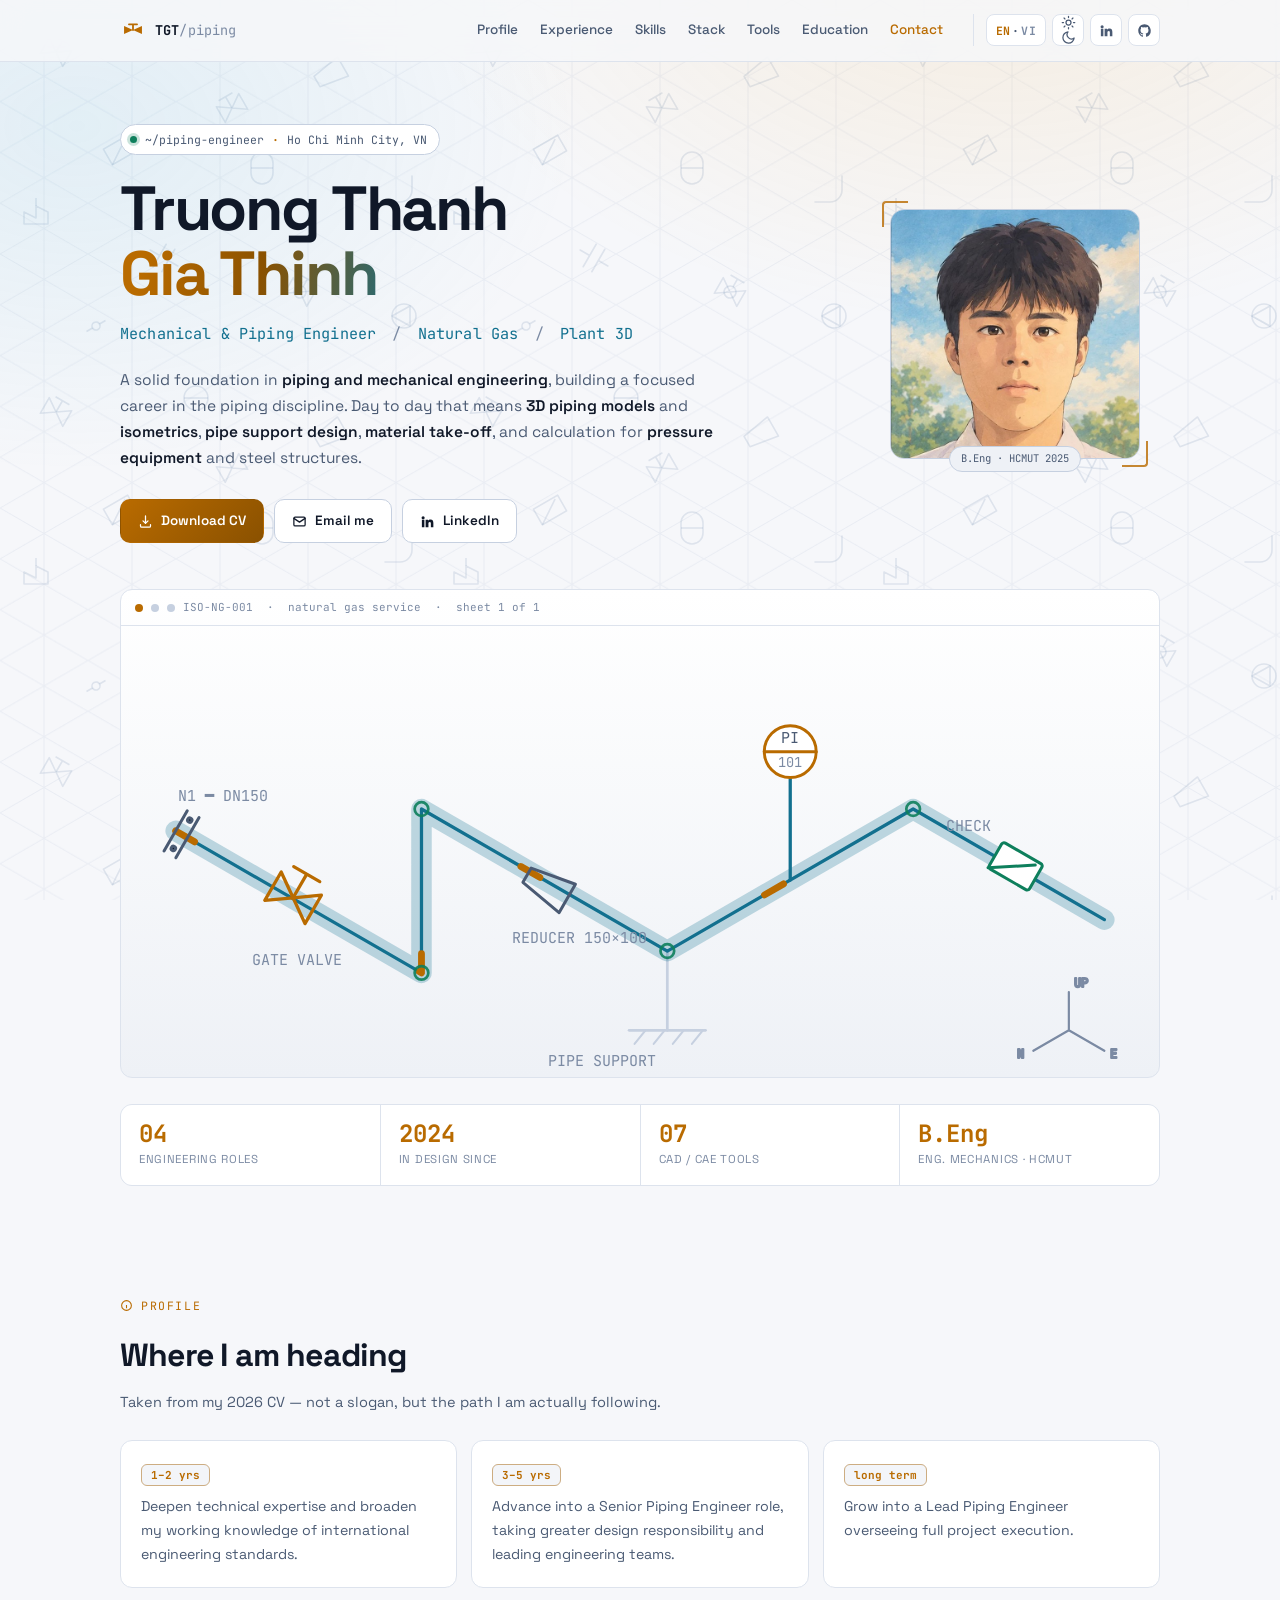
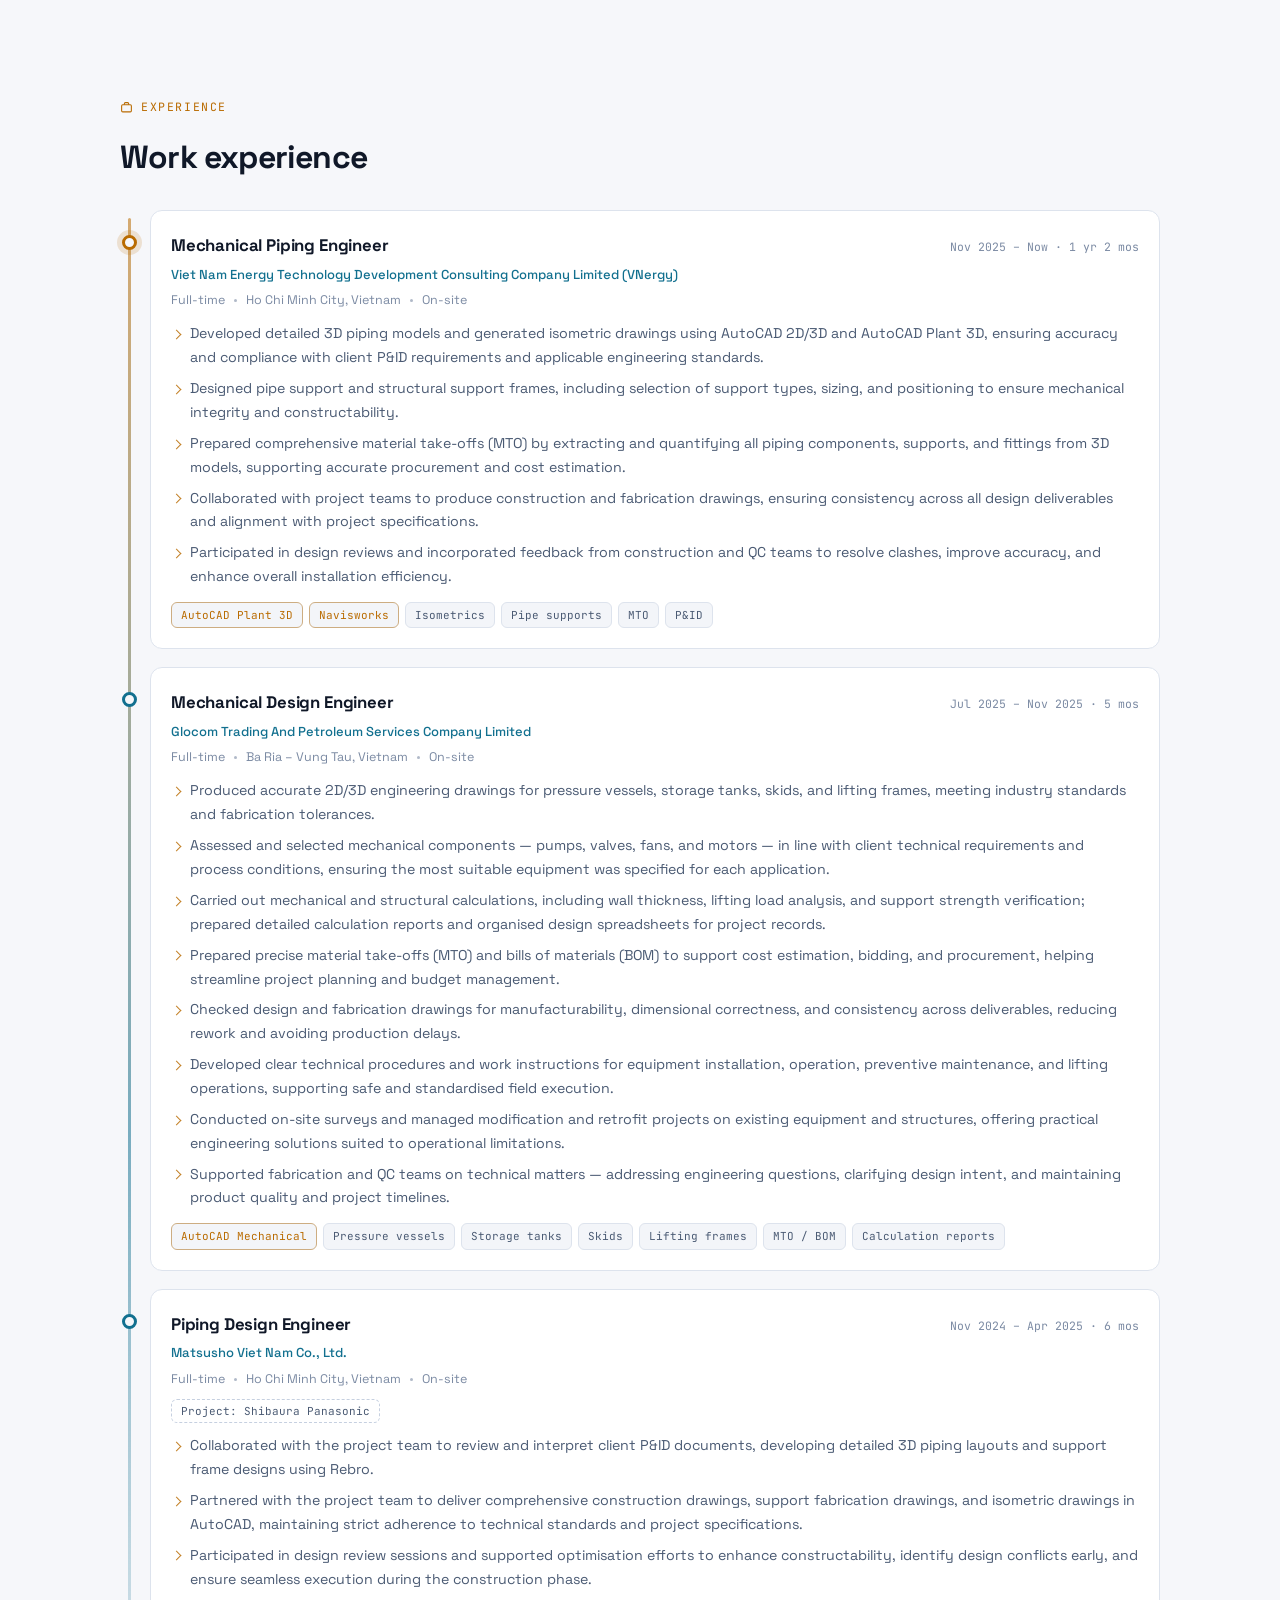
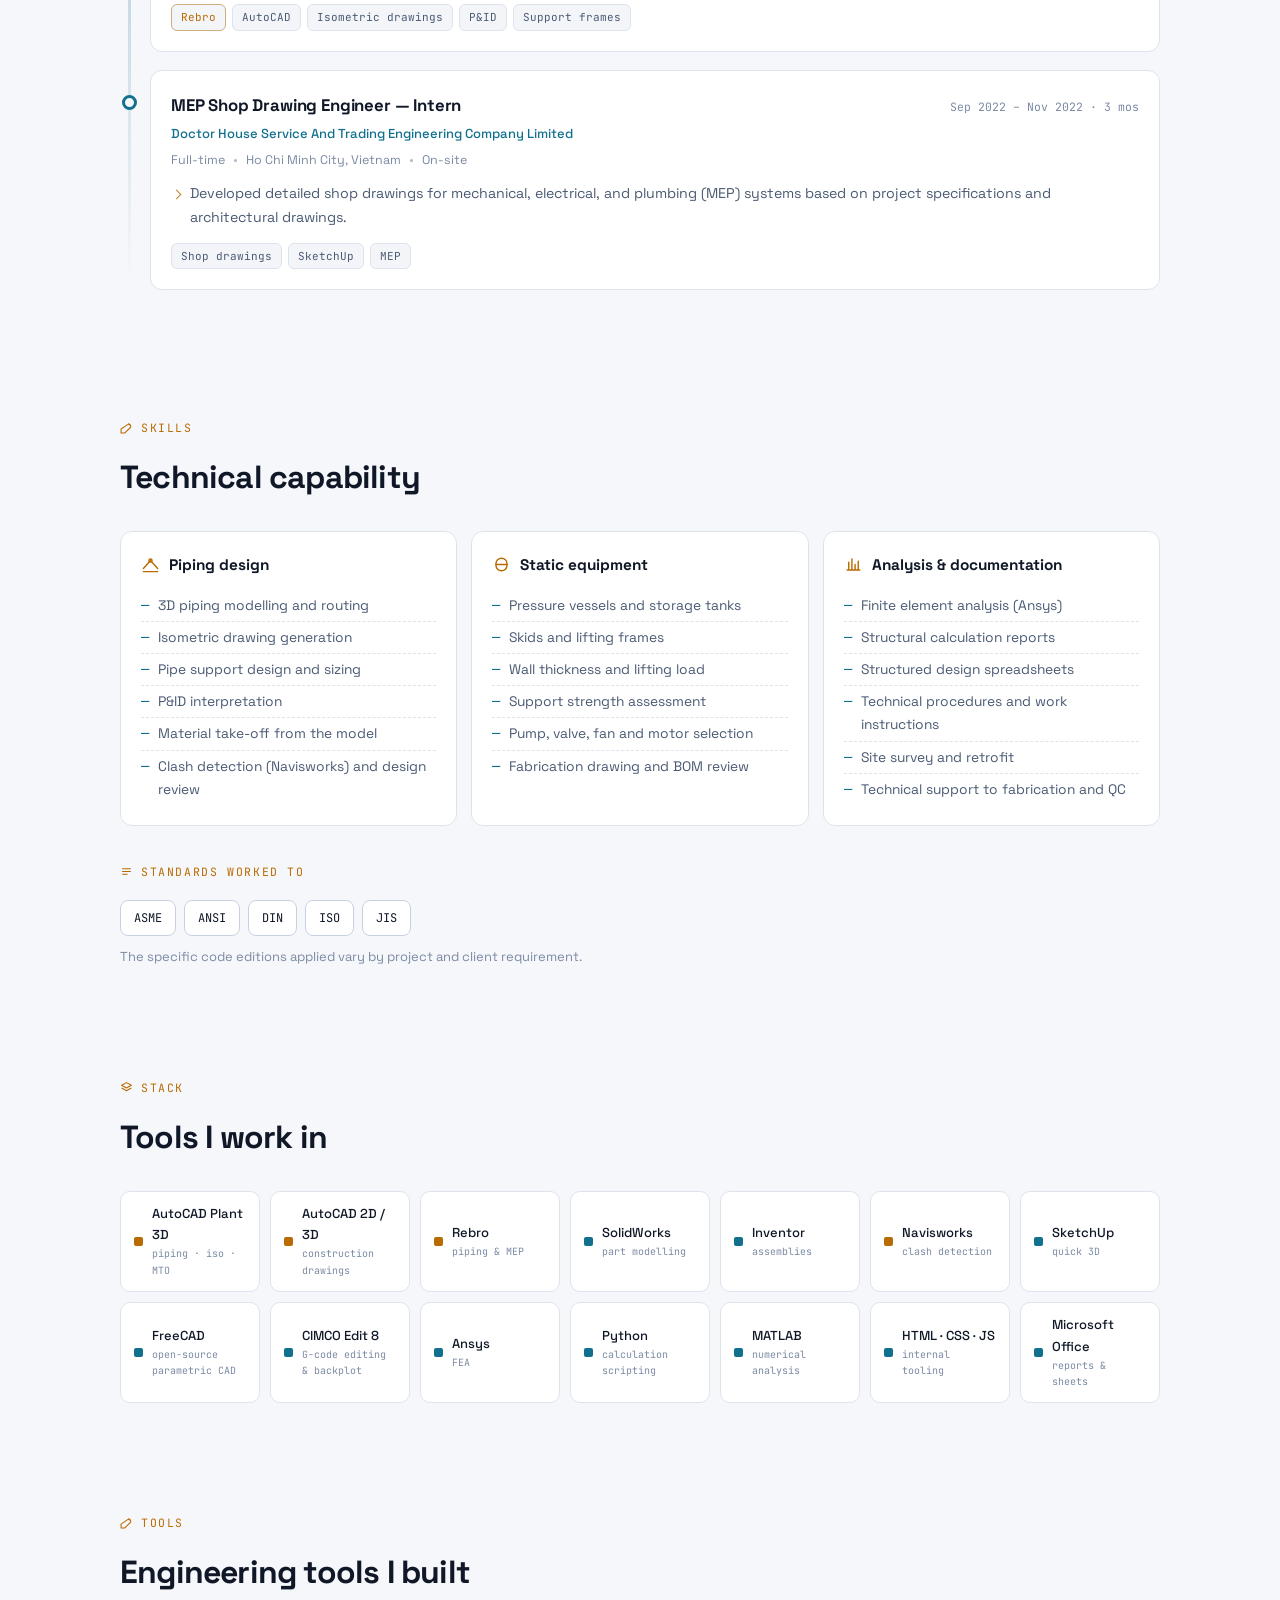
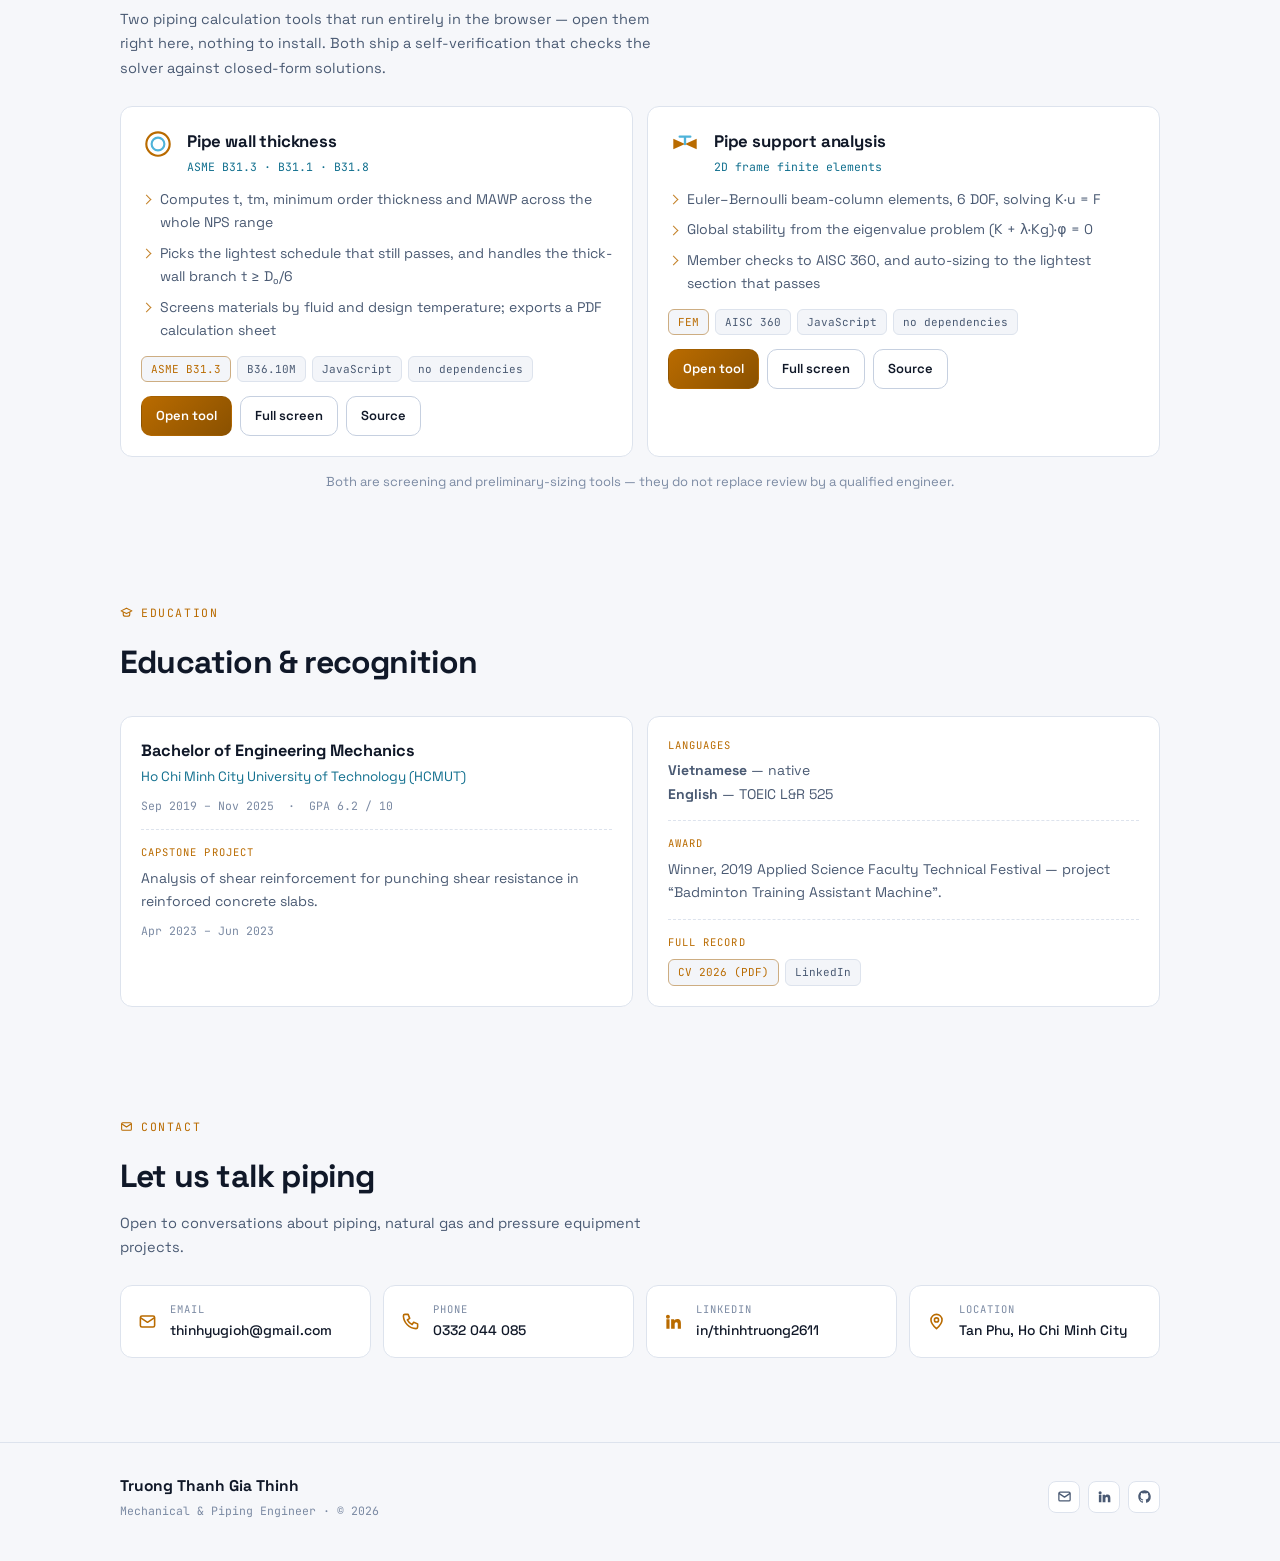
==== commit 60bac701: "Thêm FreeCAD và CIMCO Edit 8 vào mục Tools I work in FreeCAD đặt cạnh nhóm CAD, CIMCO Edit 8 là trìn" ====
--- a/index.html
+++ b/index.html
@@ -10,11 +10,23 @@
 <meta name="theme-color" content="#0a0f1c">
 
 <meta property="og:type" content="profile">
+<meta property="og:site_name" content="Truong Thanh Gia Thinh">
+<meta property="og:locale" content="vi_VN">
+<meta property="og:locale:alternate" content="en_US">
 <meta property="og:title" content="Truong Thanh Gia Thinh — Mechanical &amp; Piping Engineer">
 <meta property="og:description" content="Piping and mechanical design for natural gas and industrial plants: AutoCAD Plant 3D, isometrics, pipe supports, MTO, pressure equipment.">
 <meta property="og:url" content="https://brian261101.github.io/">
-<meta property="og:image" content="https://brian261101.github.io/assets/img/portrait-art.jpg">
-<meta name="twitter:card" content="summary">
+<!-- Thẻ chia sẻ 1200x630: ảnh vuông bị các ứng dụng chat cắt xấu -->
+<meta property="og:image" content="https://brian261101.github.io/assets/img/og-card.jpg">
+<meta property="og:image:secure_url" content="https://brian261101.github.io/assets/img/og-card.jpg">
+<meta property="og:image:type" content="image/jpeg">
+<meta property="og:image:width" content="1200">
+<meta property="og:image:height" content="630">
+<meta property="og:image:alt" content="Truong Thanh Gia Thinh — Mechanical &amp; Piping Engineer, Ho Chi Minh City">
+<meta name="twitter:card" content="summary_large_image">
+<meta name="twitter:title" content="Truong Thanh Gia Thinh — Mechanical &amp; Piping Engineer">
+<meta name="twitter:description" content="Piping and mechanical design for natural gas and industrial plants: AutoCAD Plant 3D, isometrics, pipe supports, MTO, pressure equipment.">
+<meta name="twitter:image" content="https://brian261101.github.io/assets/img/og-card.jpg">
 
 <link rel="canonical" href="https://brian261101.github.io/">
 <link rel="icon" href="data:image/svg+xml,%3Csvg xmlns='http://www.w3.org/2000/svg' viewBox='0 0 32 32'%3E%3Crect width='32' height='32' rx='7' fill='%230a0f1c'/%3E%3Cpath d='M6 20V12l10 4zM26 20V12l-10 4z' fill='%23f5a524'/%3E%3Cpath d='M16 16v-6M11 10h10' stroke='%234fb3d9' stroke-width='2' stroke-linecap='round' fill='none'/%3E%3C/svg%3E">
@@ -587,6 +599,8 @@
       <div class="tool"><span class="sq"></span><div>Inventor<small data-vi="cụm lắp ráp">assemblies</small></div></div>
       <div class="tool core"><span class="sq"></span><div>Navisworks<small data-vi="kiểm tra va chạm">clash detection</small></div></div>
       <div class="tool"><span class="sq"></span><div>SketchUp<small data-vi="dựng hình nhanh">quick 3D</small></div></div>
+      <div class="tool"><span class="sq"></span><div>FreeCAD<small data-vi="CAD tham số mã nguồn mở">open-source parametric CAD</small></div></div>
+      <div class="tool"><span class="sq"></span><div>CIMCO Edit 8<small data-vi="soạn &amp; mô phỏng G-code">G-code editing &amp; backplot</small></div></div>
       <div class="tool"><span class="sq"></span><div>Ansys<small>FEA</small></div></div>
       <div class="tool"><span class="sq"></span><div>Python<small data-vi="tự động hoá tính toán">calculation scripting</small></div></div>
       <div class="tool"><span class="sq"></span><div>MATLAB<small data-vi="phân tích số">numerical analysis</small></div></div>
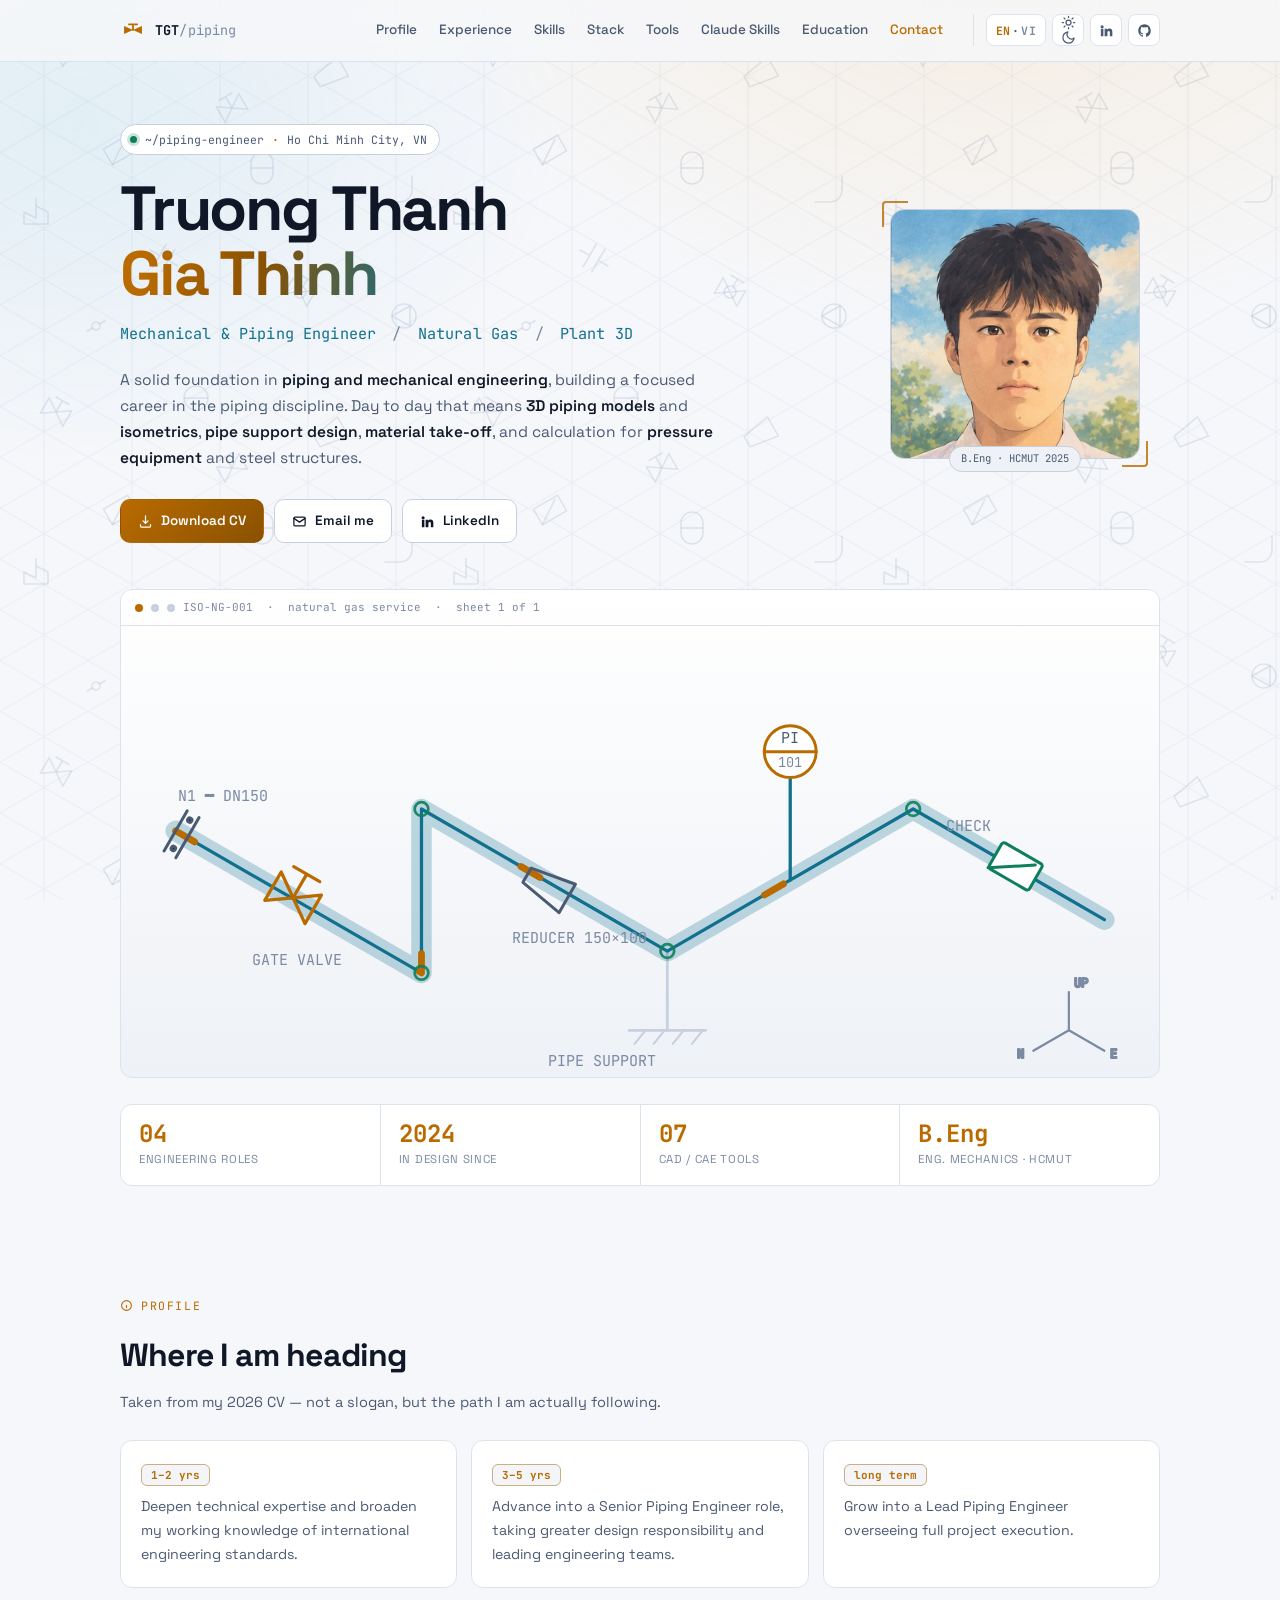
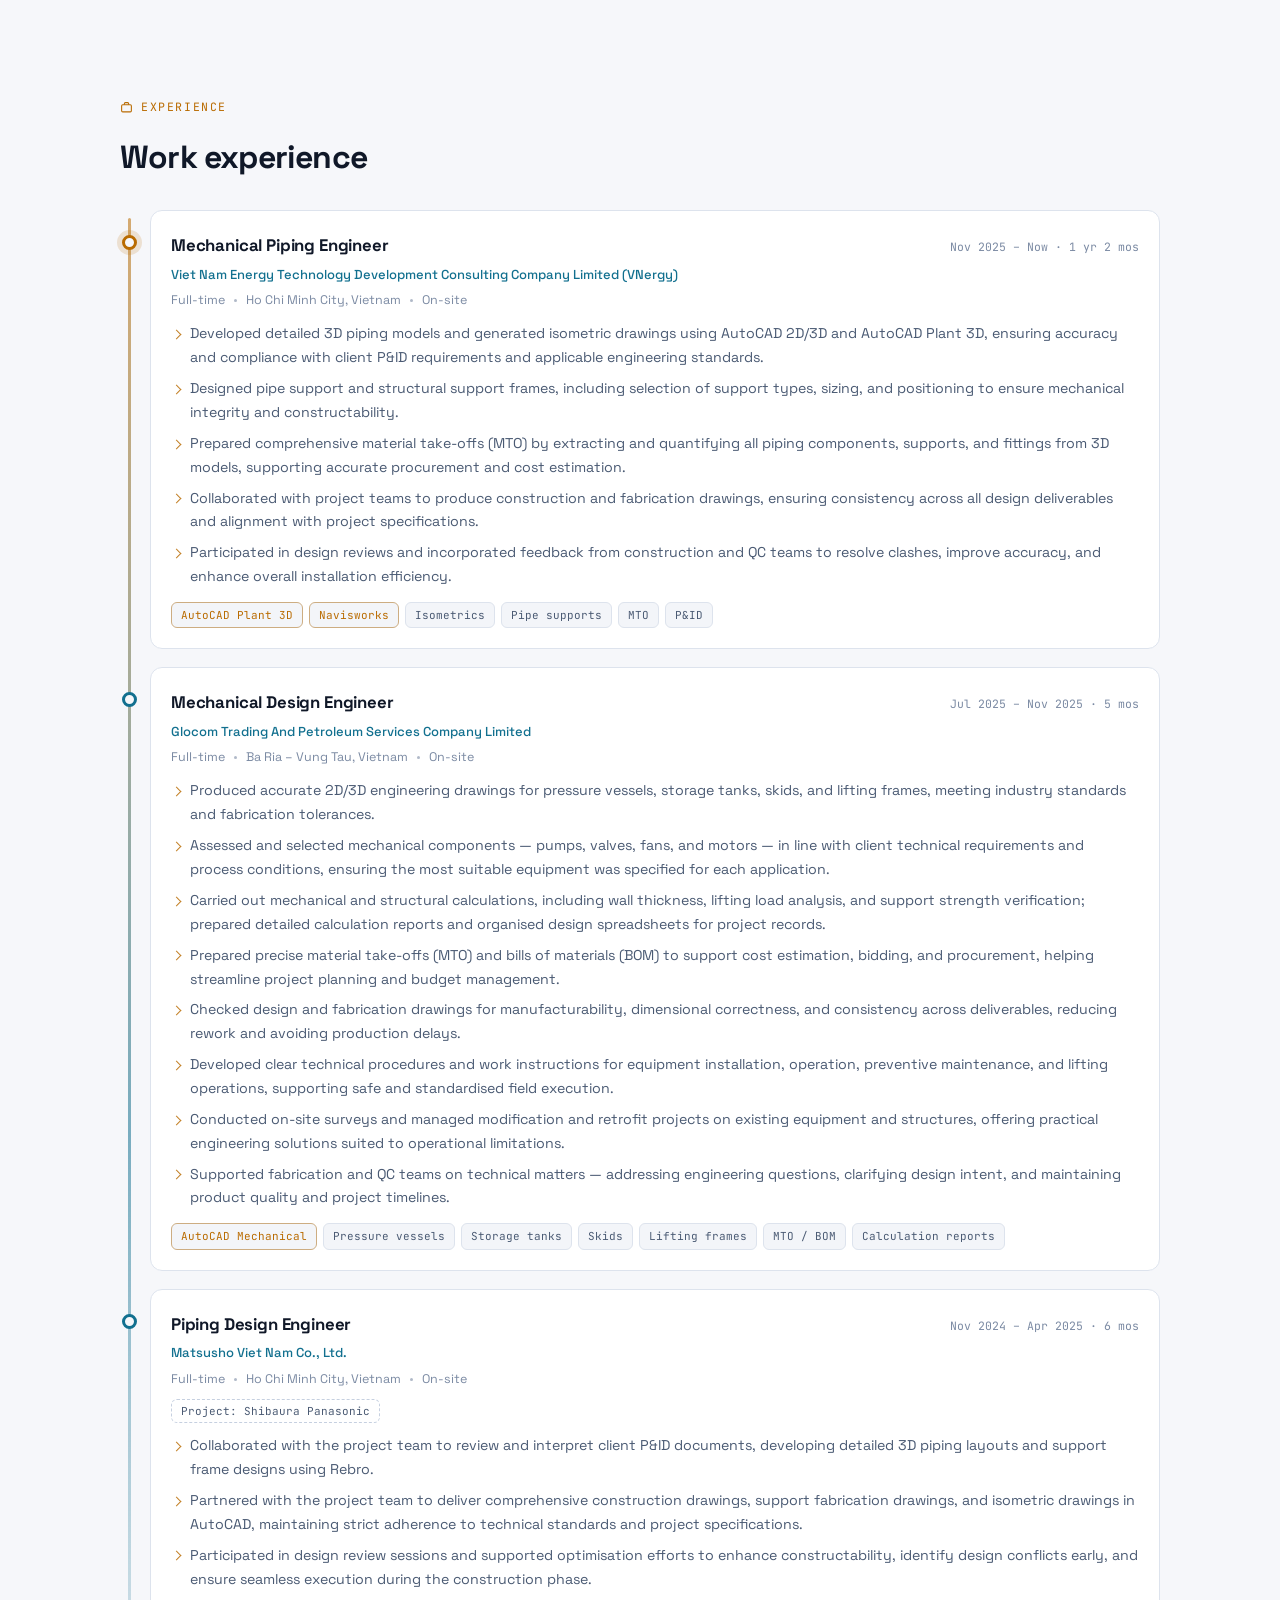
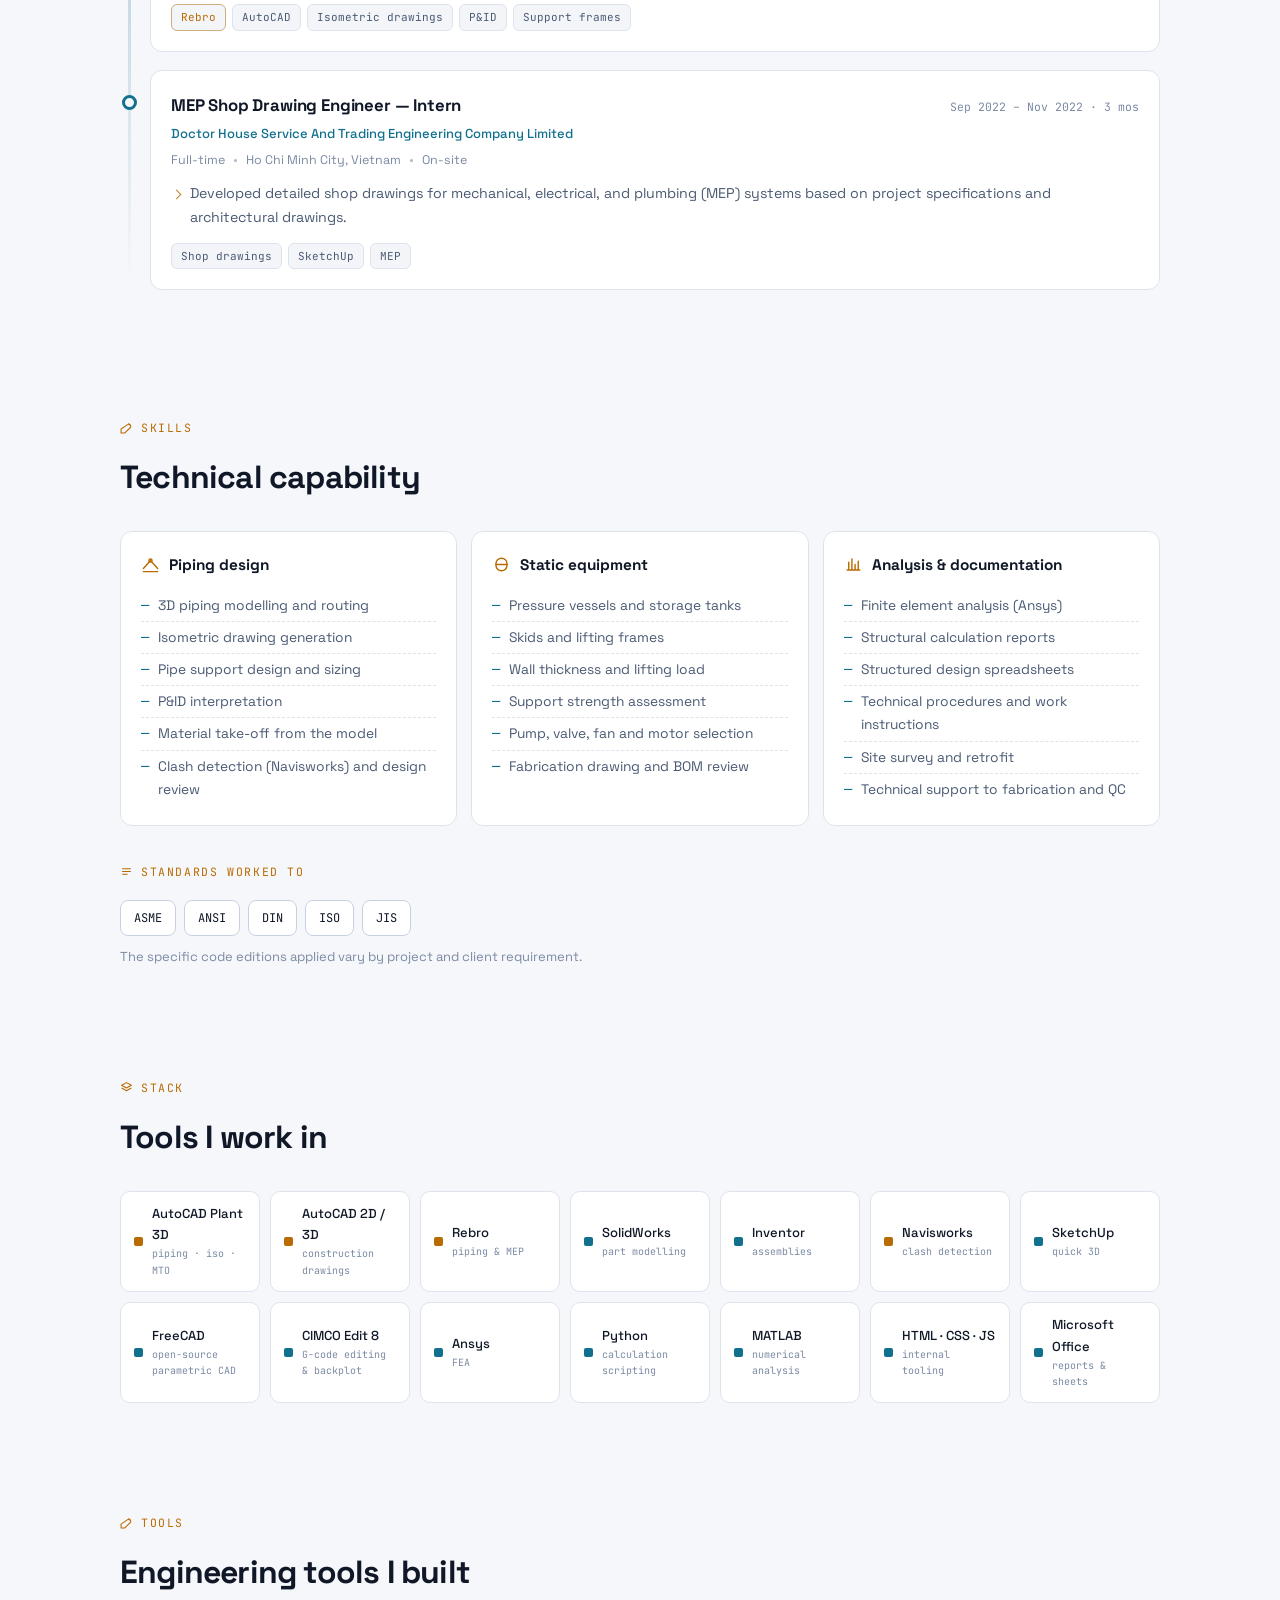
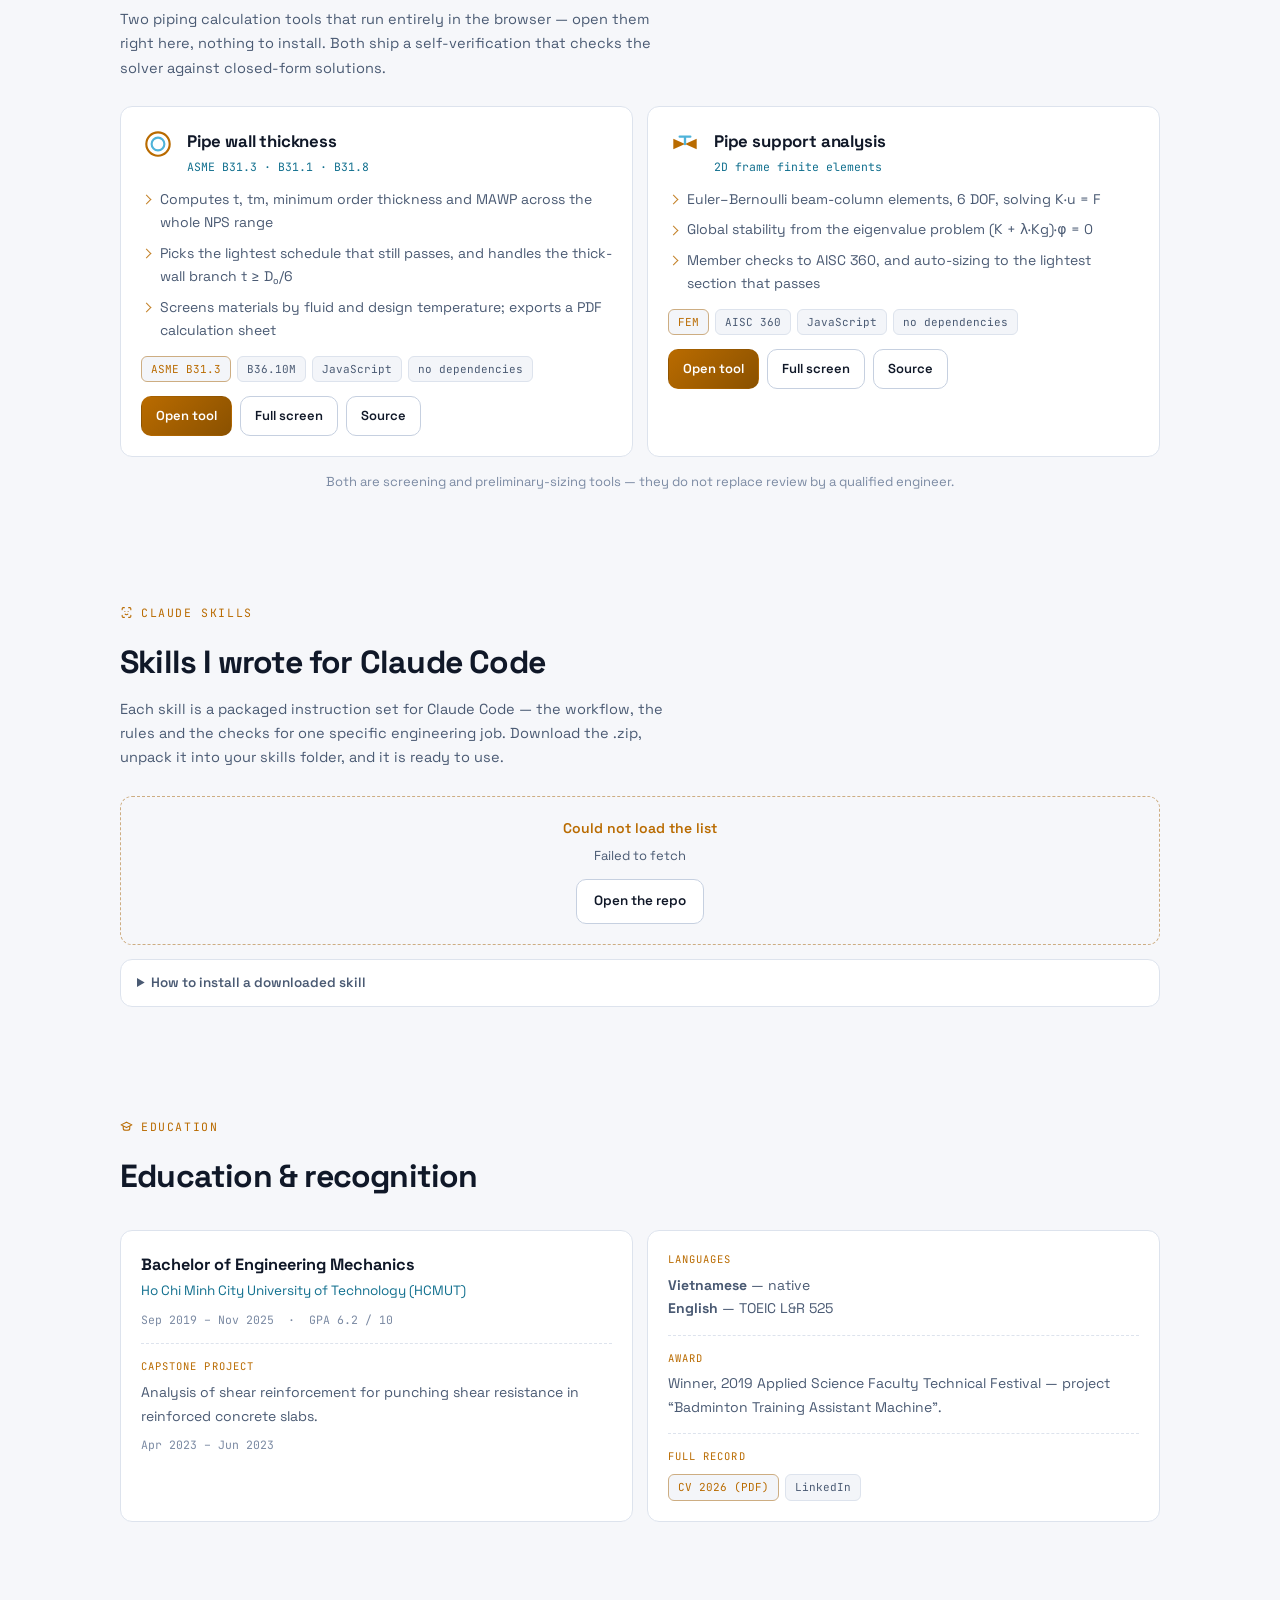
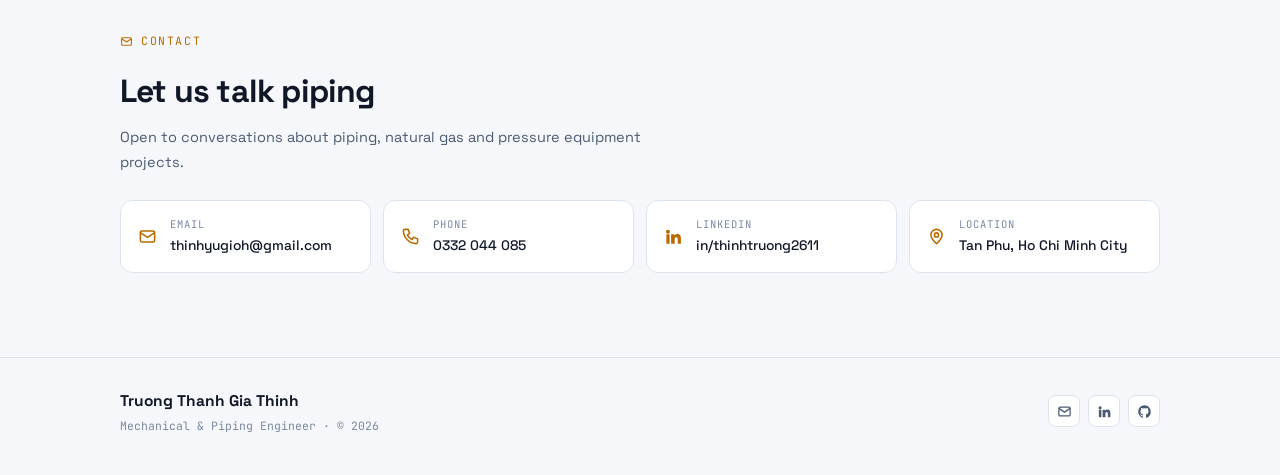
==== commit 542846c4: "Mục Claude Skills, đọc thẳng cấu trúc repo All-of-50-Claude-Skill Danh sách skill không nằm trong tr" ====
--- a/index.html
+++ b/index.html
@@ -35,7 +35,7 @@
 <link rel="preconnect" href="https://fonts.gstatic.com" crossorigin>
 <link href="https://fonts.googleapis.com/css2?family=Space+Grotesk:wght@400;500;600;700&family=JetBrains+Mono:wght@400;500;700&display=swap" rel="stylesheet">
 <script>document.documentElement.classList.add('js');</script>
-<link rel="stylesheet" href="assets/css/site.css?v=4">
+<link rel="stylesheet" href="assets/css/site.css?v=5">
 
 <script type="application/ld+json">
 {
@@ -148,6 +148,7 @@
       <li><a href="#skills"     data-vi="Kỹ năng">Skills</a></li>
       <li><a href="#stack"      data-vi="Phần mềm">Stack</a></li>
       <li><a href="#tools"      data-vi="Công cụ">Tools</a></li>
+      <li><a href="#claude-skills" data-vi="Skill Claude">Claude Skills</a></li>
       <li><a href="#education"  data-vi="Học vấn">Education</a></li>
       <li><a href="#contact"    data-vi="Liên hệ">Contact</a></li>
     </ul>
@@ -689,6 +690,36 @@
       Both are screening and preliminary-sizing tools — they do not replace review by a
       qualified engineer.
     </p>
+  </div>
+</section>
+
+<!-- ============ claude skills ============ -->
+<section id="claude-skills">
+  <div class="wrap">
+    <div class="sec-head rv">
+      <span class="sec-label">
+        <svg viewBox="0 0 24 24" fill="none" stroke="currentColor" stroke-width="2" stroke-linecap="round" stroke-linejoin="round"><path d="M4 7V5a2 2 0 0 1 2-2h2"/><path d="M16 3h2a2 2 0 0 1 2 2v2"/><path d="M20 17v2a2 2 0 0 1-2 2h-2"/><path d="M8 21H6a2 2 0 0 1-2-2v-2"/><path d="M9 10h.01M15 10h.01M9.5 15a3.5 3.5 0 0 0 5 0"/></svg>
+        <span data-vi="Skill Claude">Claude Skills</span>
+      </span>
+      <h2 data-vi="Skill tôi viết cho Claude Code">Skills I wrote for Claude Code</h2>
+      <p data-vi="Mỗi skill là một bộ hướng dẫn đóng gói cho Claude Code — quy trình làm việc, quy tắc và các bước kiểm tra cho một đầu việc kỹ thuật cụ thể. Bấm tải là được file .zip, giải nén vào thư mục skill của bạn là dùng được.">
+        Each skill is a packaged instruction set for Claude Code — the workflow, the
+        rules and the checks for one specific engineering job. Download the .zip,
+        unpack it into your skills folder, and it is ready to use.
+      </p>
+    </div>
+
+    <div id="skills-list" class="skills-list rv"><div class="skillmsg load"><div class="t" data-vi="Đang tải danh sách skill…">Loading skill list…</div></div></div>
+
+    <details class="skills-how rv">
+      <summary data-vi="Cách cài một skill đã tải">How to install a downloaded skill</summary>
+      <p data-vi="Giải nén thư mục skill vào một trong hai chỗ, rồi mở Claude Code và gõ dấu gạch chéo để chọn:">
+        Unpack the skill folder into either location, then open Claude Code and type a
+        slash to pick it:
+      </p>
+      <pre><code>&lt;project&gt;/.claude/skills/&lt;skill-name&gt;/     <span data-vi="# chỉ dùng trong dự án đó"># that project only</span>
+~/.claude/skills/&lt;skill-name&gt;/              <span data-vi="# dùng ở mọi dự án"># every project</span></code></pre>
+    </details>
   </div>
 </section>
 
@@ -801,6 +832,8 @@
   </div>
 </footer>
 
-<script src="assets/js/site.js?v=4" defer></script>
+<script src="assets/js/zip.js?v=5" defer></script>
+<script src="assets/js/claude-skills.js?v=5" defer></script>
+<script src="assets/js/site.js?v=5" defer></script>
 </body>
 </html>
--- a/assets/css/site.css
+++ b/assets/css/site.css
@@ -717,8 +717,8 @@
   .stats { grid-template-columns: repeat(2, 1fr); }
 }
 
-/* Nav tieng Viet co 7 muc can ~922px; duoi nguong nay chuyen sang menu mobile. */
-@media (max-width: 980px) {
+/* Nav tieng Viet co 8 muc can ~1019px; duoi nguong nay chuyen sang menu mobile. */
+@media (max-width: 1040px) {
   .nav-links {
     position: fixed;
     inset: var(--nav-h) 0 auto 0;
@@ -791,3 +791,56 @@
 }
 .when .dur { font-weight: 400; color: var(--fg-3); }
 .when .dur::before { content: " · "; }
+
+/* ---------- Claude skills ---------- */
+.skills-list { display: grid; gap: 10px; }
+
+.skillrow { padding: 15px 17px; }
+.skillrow-head {
+  display: flex; flex-wrap: wrap; align-items: flex-start;
+  gap: 10px 14px; justify-content: space-between;
+}
+.skillrow h3 {
+  font-family: var(--mono); font-size: 1rem; font-weight: 700;
+  letter-spacing: -0.01em; word-break: break-word;
+}
+.skillrow-meta {
+  font-family: var(--mono); font-size: 11.5px; color: var(--fg-3); margin-top: 3px;
+}
+.skillrow-act { display: flex; flex-wrap: wrap; gap: 7px; }
+.skillrow-act .btn { padding: 7px 13px; font-size: 12.5px; }
+.skillrow-desc {
+  margin-top: 10px; color: var(--fg-2); font-size: 14px; max-width: 78ch;
+}
+
+.skillmsg {
+  border: 1px dashed var(--line-2); border-radius: var(--r);
+  padding: 20px; text-align: center;
+}
+.skillmsg .t { font-weight: 600; font-size: 14px; }
+.skillmsg .b {
+  color: var(--fg-2); font-size: 13px; margin-top: 5px;
+  max-width: 62ch; margin-inline: auto;
+}
+.skillmsg .btn { margin-top: 12px; }
+.skillmsg.warn { border-color: color-mix(in srgb, var(--flame) 45%, var(--line)); }
+.skillmsg.warn .t { color: var(--flame); }
+.skillmsg.load .t { color: var(--fg-3); font-weight: 400; }
+
+.skills-how {
+  margin-top: 14px; border: 1px solid var(--line); border-radius: var(--r);
+  background: var(--panel); padding: 12px 16px;
+}
+.skills-how summary {
+  cursor: pointer; font-size: 13.5px; font-weight: 600; color: var(--fg-2);
+}
+.skills-how summary:hover { color: var(--flame); }
+.skills-how p { margin-top: 9px; font-size: 13.5px; color: var(--fg-2); }
+.skills-how pre {
+  margin-top: 8px; padding: 11px 13px; overflow-x: auto;
+  background: var(--bg-2); border: 1px solid var(--line); border-radius: 8px;
+}
+.skills-how code {
+  font-family: var(--mono); font-size: 12.5px; color: var(--fg); white-space: pre;
+}
+.skills-how code span { color: var(--fg-3); }
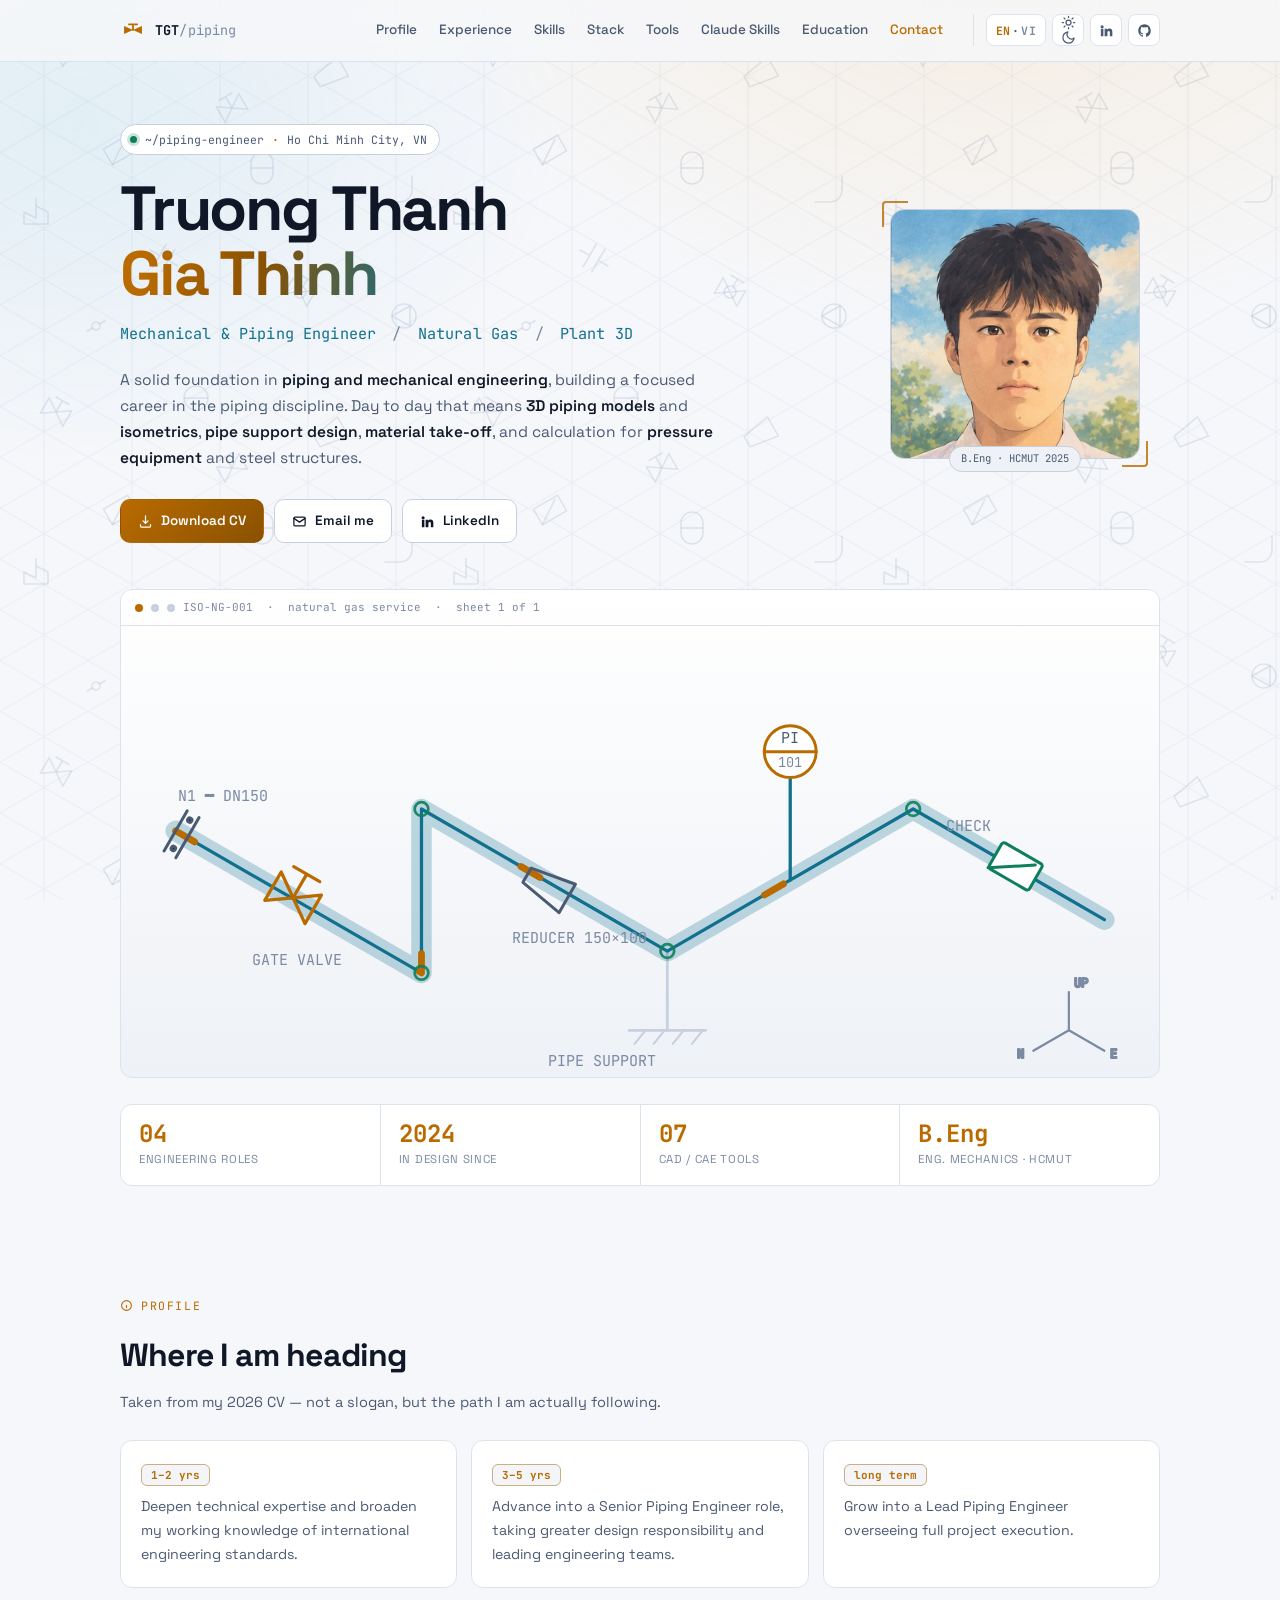
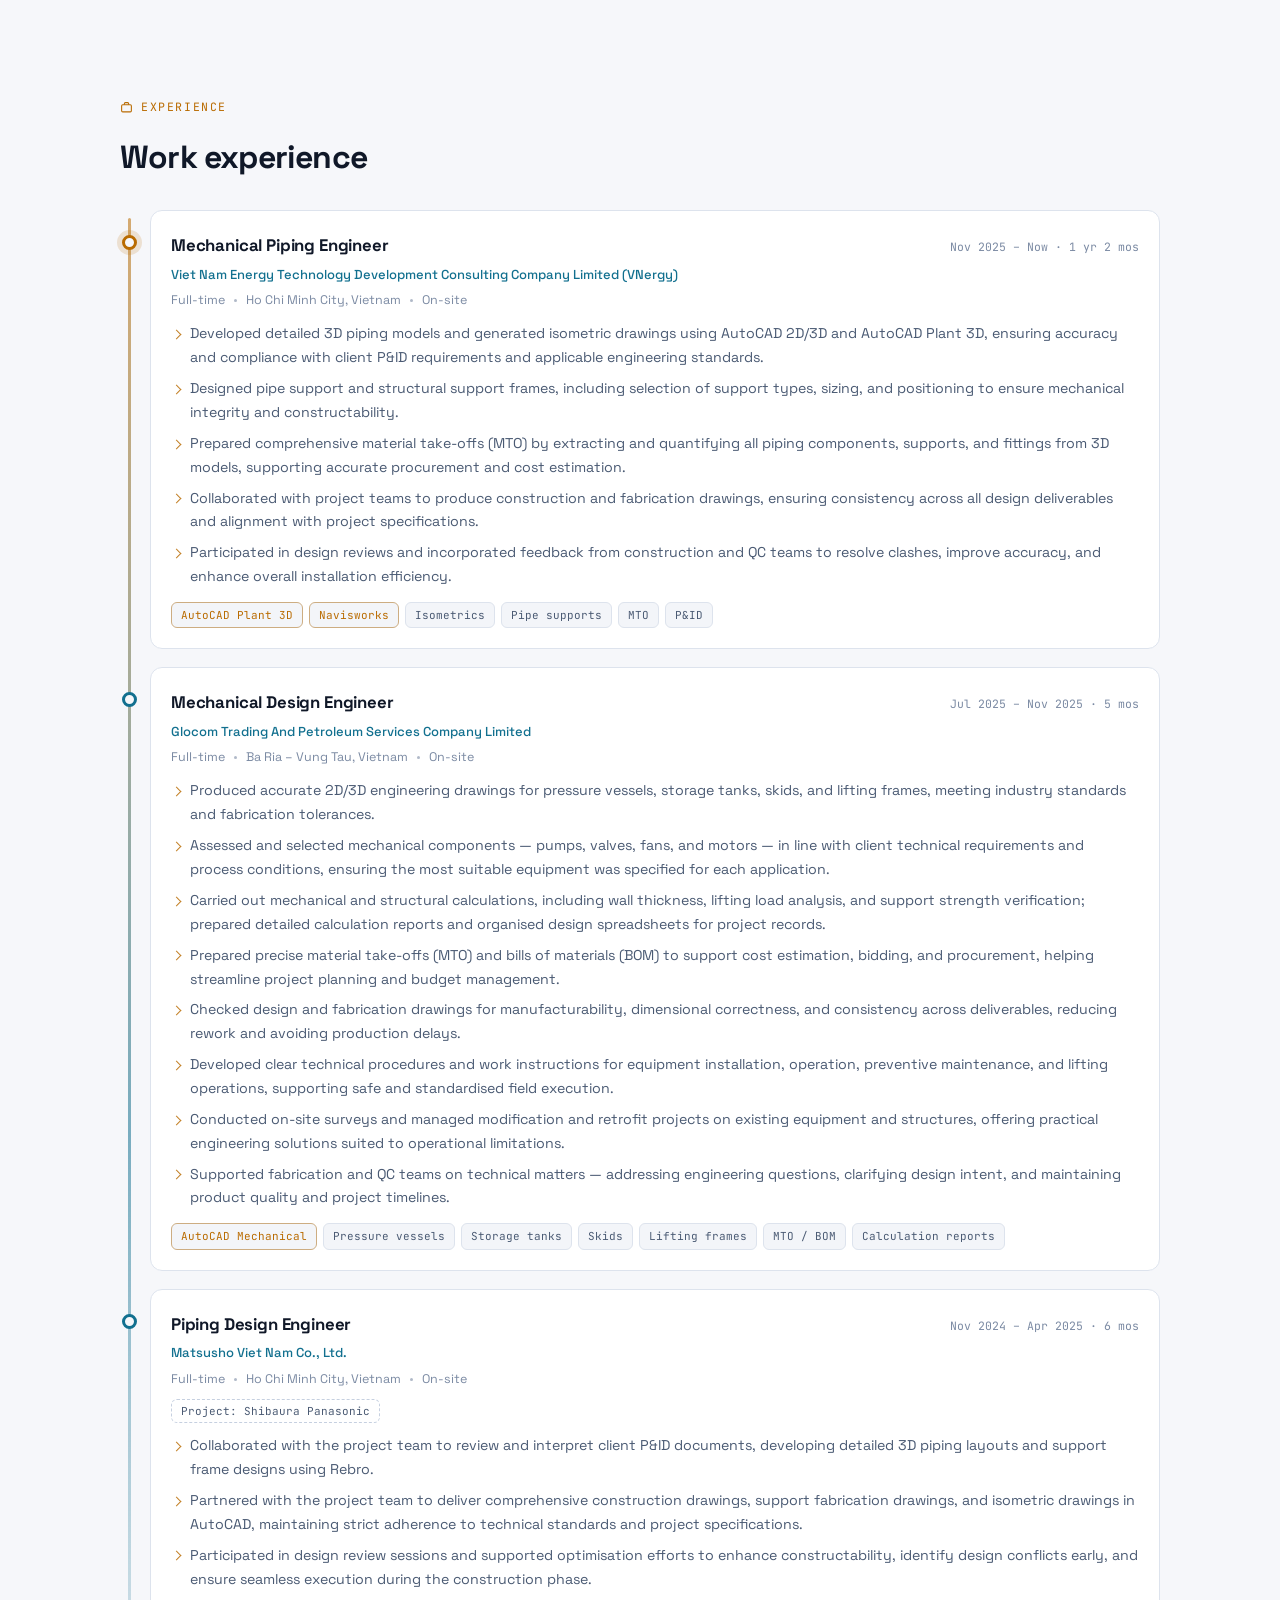
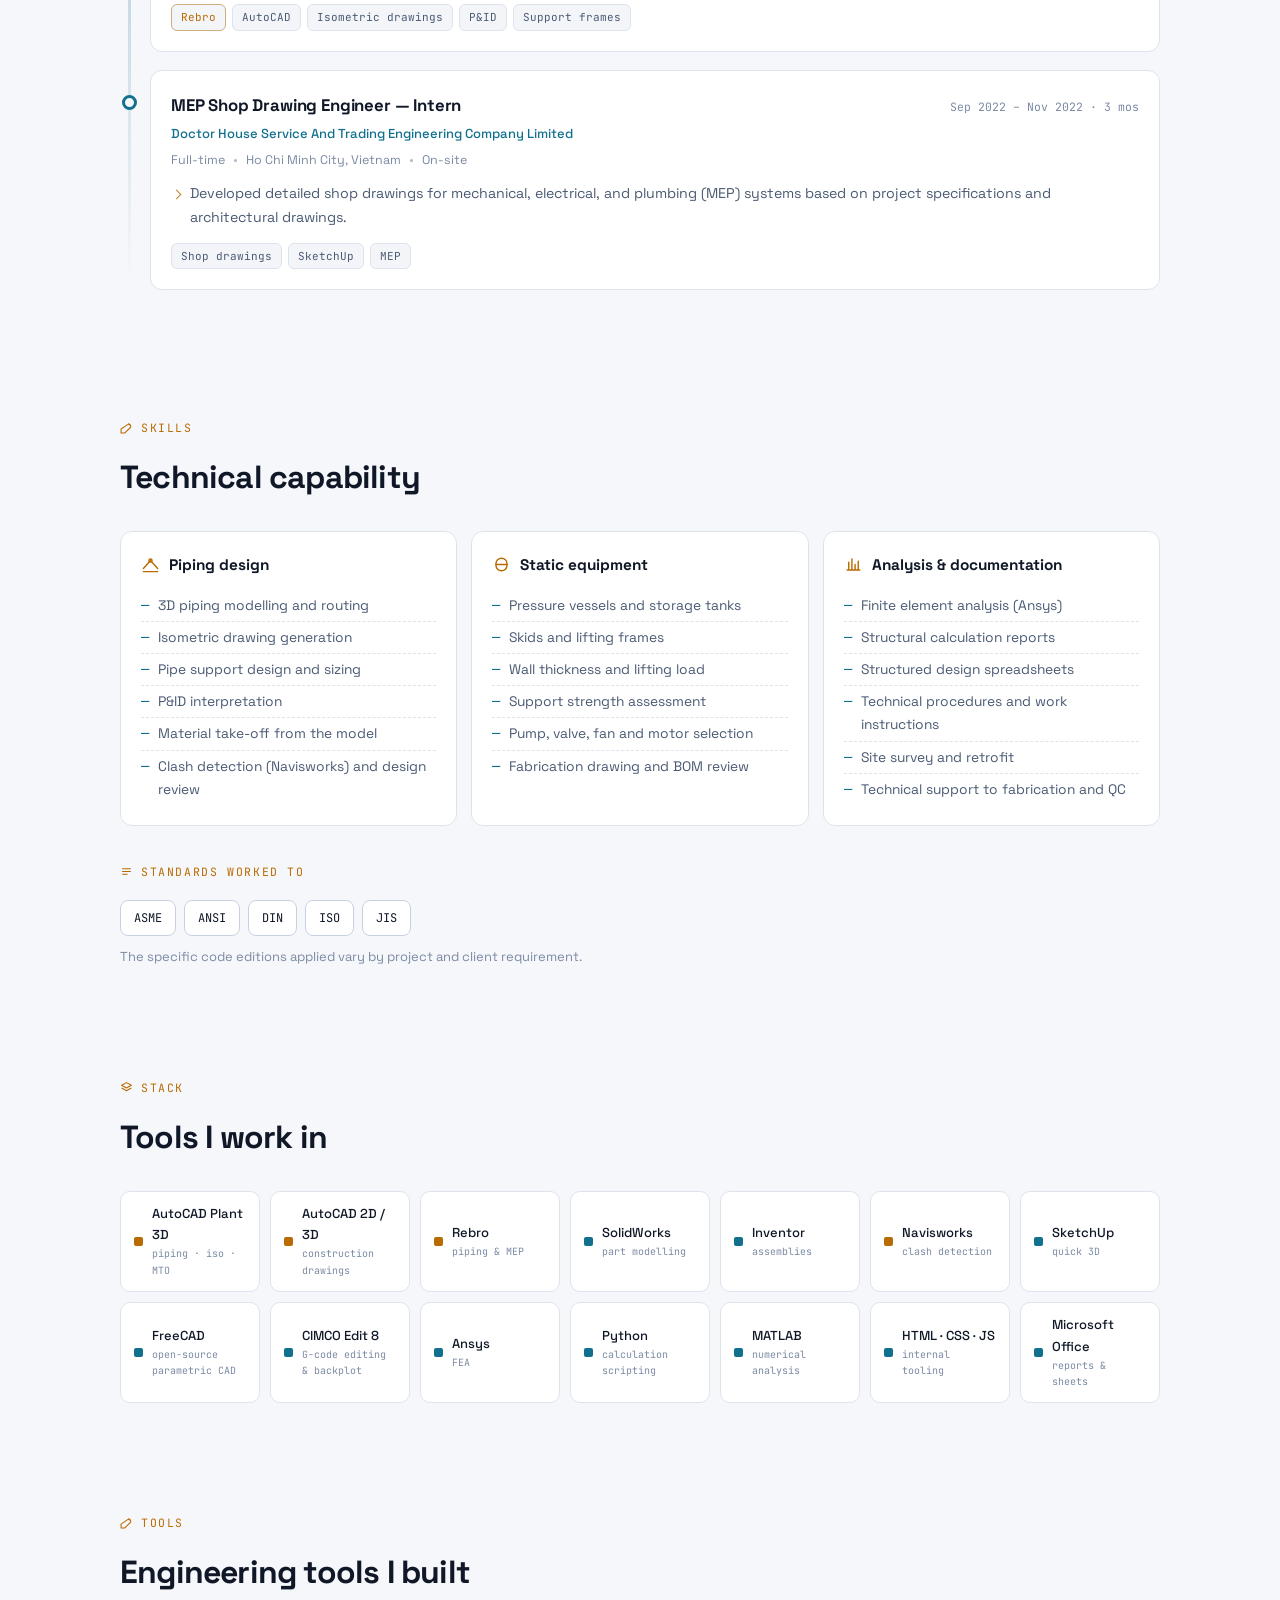
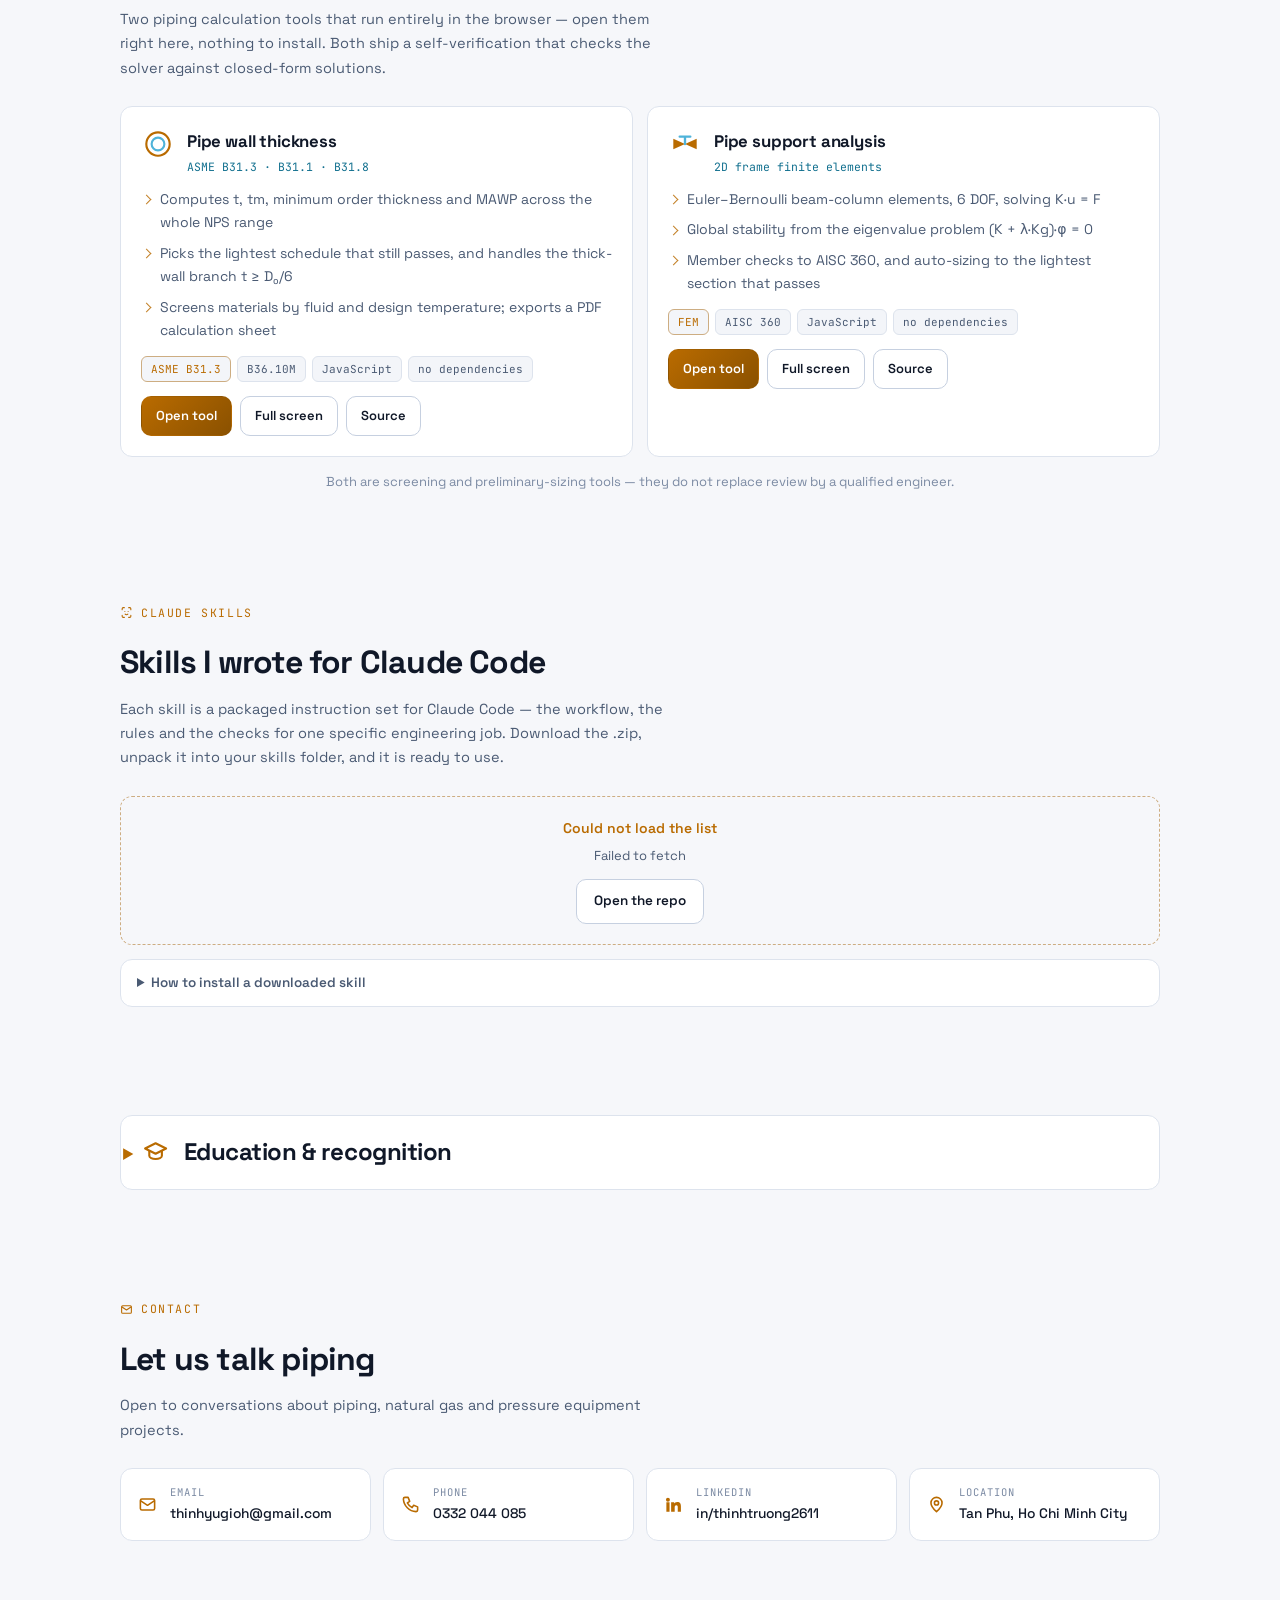
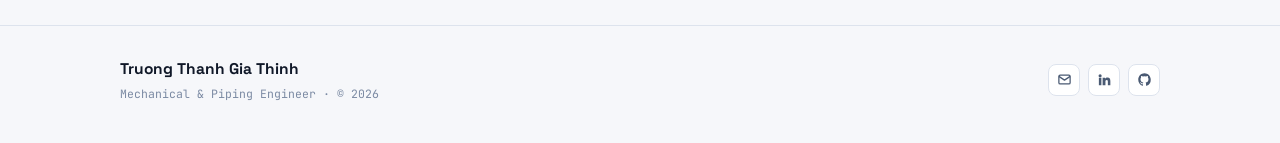
==== commit a536b772: "Gap muc Hoc van thanh mot nut bam Muc Hoc van gio la mot <details>: dong lai chi thay mot hang tieu " ====
--- a/index.html
+++ b/index.html
@@ -1,839 +1,837 @@
-<!DOCTYPE html>
-<html lang="en" data-theme="dark">
-<head>
-<meta charset="UTF-8">
-<meta name="viewport" content="width=device-width, initial-scale=1">
-<title>Truong Thanh Gia Thinh — Mechanical &amp; Piping Engineer</title>
-
-<meta name="description" content="Mechanical &amp; Piping Engineer in Ho Chi Minh City. 3D piping models and isometrics in AutoCAD Plant 3D, pipe support design, MTO, pressure vessels and structural calculation for natural gas and industrial plants.">
-<meta name="author" content="Truong Thanh Gia Thinh">
-<meta name="theme-color" content="#0a0f1c">
-
-<meta property="og:type" content="profile">
-<meta property="og:site_name" content="Truong Thanh Gia Thinh">
-<meta property="og:locale" content="vi_VN">
-<meta property="og:locale:alternate" content="en_US">
-<meta property="og:title" content="Truong Thanh Gia Thinh — Mechanical &amp; Piping Engineer">
-<meta property="og:description" content="Piping and mechanical design for natural gas and industrial plants: AutoCAD Plant 3D, isometrics, pipe supports, MTO, pressure equipment.">
-<meta property="og:url" content="https://brian261101.github.io/">
-<!-- Thẻ chia sẻ 1200x630: ảnh vuông bị các ứng dụng chat cắt xấu -->
-<meta property="og:image" content="https://brian261101.github.io/assets/img/og-card.jpg">
-<meta property="og:image:secure_url" content="https://brian261101.github.io/assets/img/og-card.jpg">
-<meta property="og:image:type" content="image/jpeg">
-<meta property="og:image:width" content="1200">
-<meta property="og:image:height" content="630">
-<meta property="og:image:alt" content="Truong Thanh Gia Thinh — Mechanical &amp; Piping Engineer, Ho Chi Minh City">
-<meta name="twitter:card" content="summary_large_image">
-<meta name="twitter:title" content="Truong Thanh Gia Thinh — Mechanical &amp; Piping Engineer">
-<meta name="twitter:description" content="Piping and mechanical design for natural gas and industrial plants: AutoCAD Plant 3D, isometrics, pipe supports, MTO, pressure equipment.">
-<meta name="twitter:image" content="https://brian261101.github.io/assets/img/og-card.jpg">
-
-<link rel="canonical" href="https://brian261101.github.io/">
-<link rel="icon" href="data:image/svg+xml,%3Csvg xmlns='http://www.w3.org/2000/svg' viewBox='0 0 32 32'%3E%3Crect width='32' height='32' rx='7' fill='%230a0f1c'/%3E%3Cpath d='M6 20V12l10 4zM26 20V12l-10 4z' fill='%23f5a524'/%3E%3Cpath d='M16 16v-6M11 10h10' stroke='%234fb3d9' stroke-width='2' stroke-linecap='round' fill='none'/%3E%3C/svg%3E">
-
-<link rel="preconnect" href="https://fonts.googleapis.com">
-<link rel="preconnect" href="https://fonts.gstatic.com" crossorigin>
-<link href="https://fonts.googleapis.com/css2?family=Space+Grotesk:wght@400;500;600;700&family=JetBrains+Mono:wght@400;500;700&display=swap" rel="stylesheet">
-<script>document.documentElement.classList.add('js');</script>
-<link rel="stylesheet" href="assets/css/site.css?v=5">
-
-<script type="application/ld+json">
-{
-  "@context": "https://schema.org",
-  "@type": "Person",
-  "name": "Truong Thanh Gia Thinh",
-  "jobTitle": "Mechanical & Piping Engineer",
-  "url": "https://brian261101.github.io/",
-  "image": "https://brian261101.github.io/assets/img/portrait-art.jpg",
-  "email": "mailto:thinhyugioh@gmail.com",
-  "sameAs": [
-    "https://www.linkedin.com/in/thinhtruong2611/",
-    "https://github.com/brian261101"
-  ],
-  "address": { "@type": "PostalAddress", "addressLocality": "Ho Chi Minh City", "addressCountry": "VN" },
-  "alumniOf": { "@type": "CollegeOrUniversity", "name": "Ho Chi Minh City University of Technology (HCMUT)" },
-  "knowsAbout": ["Piping design", "AutoCAD Plant 3D", "Isometric drawings", "Pipe supports",
-                 "Material Take-Off", "Pressure vessels", "Natural gas", "Finite element analysis"]
-}
-</script>
-</head>
-
-<body>
-
-<!-- ============ background: isometric grid + P&ID symbols ============ -->
-<div class="bg" aria-hidden="true">
-  <svg xmlns="http://www.w3.org/2000/svg" preserveAspectRatio="xMidYMid slice">
-    <defs>
-      <!-- 30 degree isometric construction grid -->
-      <pattern id="iso" width="88" height="50.807" patternUnits="userSpaceOnUse">
-        <path d="M0 50.807 L88 0 M0 0 L88 50.807 M44 0 V50.807"
-              fill="none" stroke-width="1" style="stroke:var(--grid)"/>
-      </pattern>
-
-      <!-- P&ID symbol library -->
-      <g id="s-gate" stroke-width="1.6" fill="none" stroke-linejoin="round">
-        <path d="M-13-9v18l13-9zM13-9v18l-13-9z"/><path d="M0 0v-13M-8-13h16"/>
-      </g>
-      <g id="s-globe" stroke-width="1.6" fill="none" stroke-linejoin="round">
-        <path d="M-13-9v18l13-9zM13-9v18l-13-9z"/><circle cx="0" cy="0" r="6"/><path d="M0-6v-9M-8-15h16"/>
-      </g>
-      <g id="s-check" stroke-width="1.6" fill="none" stroke-linejoin="round">
-        <rect x="-14" y="-9" width="28" height="18"/><path d="M-14 9 L10-7"/>
-      </g>
-      <g id="s-inst" stroke-width="1.6" fill="none">
-        <circle cx="0" cy="0" r="12"/><path d="M-12 0h24"/>
-      </g>
-      <g id="s-red" stroke-width="1.6" fill="none" stroke-linejoin="round">
-        <path d="M-15-6 L15-11 V11 L-15 6 Z"/>
-      </g>
-      <g id="s-flange" stroke-width="1.6" fill="none" stroke-linecap="round">
-        <path d="M-5-13v26M5-13v26M-16 0h11M5 0h11"/>
-      </g>
-      <g id="s-pump" stroke-width="1.6" fill="none" stroke-linejoin="round">
-        <circle cx="0" cy="0" r="12"/><path d="M-12 0 L6-10 V10 Z"/>
-      </g>
-      <g id="s-psv" stroke-width="1.6" fill="none" stroke-linejoin="round">
-        <path d="M-12 10 V-2 L0 4 V-8 L12-2 V10 Z"/><path d="M0-8 V-16"/>
-      </g>
-      <g id="s-vessel" stroke-width="1.6" fill="none">
-        <rect x="-11" y="-16" width="22" height="32" rx="11"/><path d="M-11 0h22"/>
-      </g>
-      <g id="s-elbow" stroke-width="1.6" fill="none" stroke-linecap="round">
-        <path d="M-15 12 H0 A12 12 0 0 0 12 0 V-14"/>
-      </g>
-      <g id="s-weld" stroke-width="1.6" fill="none">
-        <circle cx="0" cy="0" r="4"/><path d="M-11 0h7M4 0h7"/>
-      </g>
-
-      <!-- scattered symbol field -->
-      <pattern id="sym" width="430" height="360" patternUnits="userSpaceOnUse">
-        <g style="stroke:var(--sym)">
-          <use href="#s-gate"   transform="translate(56 52) rotate(30)"/>
-          <use href="#s-inst"   transform="translate(196 38)"/>
-          <use href="#s-red"    transform="translate(330 74) rotate(-30)"/>
-          <use href="#s-elbow"  transform="translate(400 190)"/>
-          <use href="#s-check"  transform="translate(120 150) rotate(-30)"/>
-          <use href="#s-vessel" transform="translate(262 168)"/>
-          <use href="#s-psv"    transform="translate(36 214)"/>
-          <use href="#s-flange" transform="translate(164 258) rotate(30)"/>
-          <use href="#s-globe"  transform="translate(300 292) rotate(30)"/>
-          <use href="#s-pump"   transform="translate(404 316)"/>
-          <use href="#s-weld"   transform="translate(96 326) rotate(-30)"/>
-          <use href="#s-gate"   transform="translate(232 108) rotate(-30)"/>
-        </g>
-      </pattern>
-    </defs>
-
-    <rect width="100%" height="100%" fill="url(#iso)"/>
-    <rect width="100%" height="100%" fill="url(#sym)"/>
-  </svg>
-</div>
-<div class="bg-glow" aria-hidden="true"></div>
-
-
-<!-- ============ nav ============ -->
-<nav class="nav">
-  <div class="wrap">
-    <a class="brand" href="#top" aria-label="Home">
-      <svg class="mark" viewBox="0 0 32 32" fill="none" aria-hidden="true">
-        <path d="M5 21V11l11 5zM27 21V11l-11 5z" fill="currentColor"/>
-        <path d="M16 16v-7M11 9h10" stroke="currentColor" stroke-width="2.2" stroke-linecap="round"/>
-      </svg>
-      <span>TGT<span class="dim">&#8202;/&#8202;piping</span></span>
-    </a>
-
-    <ul class="nav-links" id="nav-links">
-      <li><a href="#profile"    data-vi="Giới thiệu">Profile</a></li>
-      <li><a href="#experience" data-vi="Kinh nghiệm">Experience</a></li>
-      <li><a href="#skills"     data-vi="Kỹ năng">Skills</a></li>
-      <li><a href="#stack"      data-vi="Phần mềm">Stack</a></li>
-      <li><a href="#tools"      data-vi="Công cụ">Tools</a></li>
-      <li><a href="#claude-skills" data-vi="Skill Claude">Claude Skills</a></li>
-      <li><a href="#education"  data-vi="Học vấn">Education</a></li>
-      <li><a href="#contact"    data-vi="Liên hệ">Contact</a></li>
-    </ul>
-
-    <div class="nav-tools">
-      <button class="icon-btn lang-btn" id="lang-btn" type="button" title="English / Tiếng Việt" aria-label="Switch language">
-        <span data-lang-on="en">EN</span><span class="dim">&#8202;·&#8202;</span><span data-lang-on="vi">VI</span>
-      </button>
-
-      <button class="icon-btn" id="theme-btn" type="button" title="Light / dark" aria-label="Toggle theme">
-        <svg data-theme-icon="dark" viewBox="0 0 24 24" fill="none" stroke="currentColor" stroke-width="2" stroke-linecap="round">
-          <circle cx="12" cy="12" r="4"/><path d="M12 2v2M12 20v2M2 12h2M20 12h2M4.9 4.9l1.4 1.4M17.7 17.7l1.4 1.4M19.1 4.9l-1.4 1.4M6.3 17.7l-1.4 1.4"/>
-        </svg>
-        <svg data-theme-icon="light" viewBox="0 0 24 24" fill="none" stroke="currentColor" stroke-width="2" stroke-linecap="round" stroke-linejoin="round" hidden>
-          <path d="M21 12.8A9 9 0 1 1 11.2 3a7 7 0 0 0 9.8 9.8z"/>
-        </svg>
-      </button>
-
-      <a class="icon-btn" href="https://www.linkedin.com/in/thinhtruong2611/" target="_blank" rel="noopener" title="LinkedIn" aria-label="LinkedIn">
-        <svg viewBox="0 0 24 24" fill="currentColor"><path d="M4.98 3.5a2.5 2.5 0 1 1 0 5 2.5 2.5 0 0 1 0-5zM3 9h4v12H3zM9 9h3.8v1.7h.05c.53-.95 1.83-1.95 3.76-1.95 4.02 0 4.76 2.5 4.76 5.76V21h-4v-5.3c0-1.26-.02-2.9-1.8-2.9-1.8 0-2.07 1.38-2.07 2.8V21H9z"/></svg>
-      </a>
-
-      <a class="icon-btn" href="https://github.com/brian261101" target="_blank" rel="noopener" title="GitHub" aria-label="GitHub">
-        <svg viewBox="0 0 24 24" fill="currentColor"><path d="M12 2C6.48 2 2 6.58 2 12.25c0 4.53 2.87 8.37 6.84 9.73.5.1.68-.22.68-.49l-.01-1.9c-2.78.62-3.37-1.21-3.37-1.21-.46-1.19-1.11-1.5-1.11-1.5-.91-.64.07-.63.07-.63 1 .07 1.53 1.06 1.53 1.06.89 1.57 2.34 1.12 2.91.86.09-.66.35-1.12.63-1.38-2.22-.26-4.56-1.14-4.56-5.07 0-1.12.39-2.03 1.03-2.75-.1-.26-.45-1.3.1-2.71 0 0 .84-.28 2.75 1.05a9.3 9.3 0 0 1 5 0c1.91-1.33 2.75-1.05 2.75-1.05.55 1.41.2 2.45.1 2.71.64.72 1.03 1.63 1.03 2.75 0 3.94-2.34 4.81-4.57 5.06.36.32.68.94.68 1.9l-.01 2.82c0 .27.18.6.69.49A10.03 10.03 0 0 0 22 12.25C22 6.58 17.52 2 12 2z"/></svg>
-      </a>
-
-      <button class="icon-btn burger" id="burger" type="button" aria-expanded="false" aria-controls="nav-links" aria-label="Menu">
-        <svg viewBox="0 0 24 24" fill="none" stroke="currentColor" stroke-width="2" stroke-linecap="round"><path d="M3 6h18M3 12h18M3 18h18"/></svg>
-      </button>
-    </div>
-  </div>
-</nav>
-
-
-<!-- ============ hero ============ -->
-<header class="hero" id="top">
-  <div class="wrap">
-    <div class="hero-grid">
-      <div>
-        <span class="tag-term">
-          <span class="dot"></span>
-          <span data-vi="~/kỹ-sư-đường-ống">~/piping-engineer</span>
-          <b>·</b>
-          <span>Ho Chi Minh City, VN</span>
-        </span>
-
-        <h1 class="name">Truong Thanh<br><span class="accent">Gia Thinh</span></h1>
-
-        <p class="role">
-          <span data-vi="Kỹ sư Cơ khí &amp; Đường ống">Mechanical &amp; Piping Engineer</span>
-          <span class="sep">/</span>
-          <span data-vi="Khí tự nhiên">Natural Gas</span>
-          <span class="sep">/</span>
-          <span>Plant 3D</span>
-        </p>
-
-        <p class="lede"
-           data-vi-html="Nền tảng vững về <b>đường ống và cơ khí</b>, đang xây dựng sự nghiệp chuyên sâu trong mảng piping. Công việc hằng ngày của tôi: dựng <b>mô hình đường ống 3D</b> và xuất <b>isometric</b>, thiết kế <b>gối đỡ ống</b>, bóc tách <b>MTO</b>, và tính toán cho <b>thiết bị chịu áp</b> cùng kết cấu thép.">
-          A solid foundation in <b>piping and mechanical engineering</b>, building a focused career in the piping discipline. Day to day that means <b>3D piping models</b> and <b>isometrics</b>, <b>pipe support design</b>, <b>material take-off</b>, and calculation for <b>pressure equipment</b> and steel structures.
-        </p>
-
-        <div class="cta">
-          <a class="btn primary" href="assets/cv/CV_TruongThanhGiaThinh_2026.pdf" download>
-            <svg viewBox="0 0 24 24" fill="none" stroke="currentColor" stroke-width="2" stroke-linecap="round" stroke-linejoin="round"><path d="M12 3v12m0 0 4-4m-4 4-4-4M4 17v2a2 2 0 0 0 2 2h12a2 2 0 0 0 2-2v-2"/></svg>
-            <span data-vi="Tải CV (PDF)">Download CV</span>
-          </a>
-          <a class="btn" href="mailto:thinhyugioh@gmail.com">
-            <svg viewBox="0 0 24 24" fill="none" stroke="currentColor" stroke-width="2" stroke-linecap="round" stroke-linejoin="round"><rect x="3" y="5" width="18" height="14" rx="2"/><path d="m3 7 9 6 9-6"/></svg>
-            <span data-vi="Gửi email">Email me</span>
-          </a>
-          <a class="btn" href="https://www.linkedin.com/in/thinhtruong2611/" target="_blank" rel="noopener">
-            <svg viewBox="0 0 24 24" fill="currentColor"><path d="M4.98 3.5a2.5 2.5 0 1 1 0 5 2.5 2.5 0 0 1 0-5zM3 9h4v12H3zM9 9h3.8v1.7h.05c.53-.95 1.83-1.95 3.76-1.95 4.02 0 4.76 2.5 4.76 5.76V21h-4v-5.3c0-1.26-.02-2.9-1.8-2.9-1.8 0-2.07 1.38-2.07 2.8V21H9z"/></svg>
-            LinkedIn
-          </a>
-        </div>
-      </div>
-
-      <figure class="portrait">
-        <img src="assets/img/portrait-art.jpg" width="600" height="600"
-             alt="Illustrated portrait of Truong Thanh Gia Thinh"
-             fetchpriority="high">
-        <figcaption class="plate">B.Eng · HCMUT 2025</figcaption>
-      </figure>
-    </div>
-
-    <!-- isometric spool -->
-    <div class="spool rv">
-      <div class="cap">
-        <span class="lamp a"></span><span class="lamp"></span><span class="lamp"></span>
-        <span>ISO&#8209;NG&#8209;001&nbsp;&nbsp;·&nbsp;&nbsp;natural gas service&nbsp;&nbsp;·&nbsp;&nbsp;sheet 1 of 1</span>
-      </div>
-
-      <svg viewBox="0 0 760 330" role="img"
-           aria-label="Isometric piping spool drawing with a gate valve, reducer, tee, instrument and check valve">
-        <g fill="none" stroke-linecap="round" stroke-linejoin="round">
-
-          <!-- support post + base -->
-          <g style="stroke:var(--line-2)" stroke-width="2">
-            <path d="M400 238 V296"/>
-            <path d="M372 296 H428"/>
-            <path d="M376 306 l8-10M390 306 l8-10M404 306 l8-10M418 306 l8-10" stroke-width="1.5"/>
-          </g>
-
-          <!-- pipe outer wall -->
-          <path d="M40 150 L220 254 L220 134 L400 238 L580 134 L720 215"
-                style="stroke:var(--steel)" stroke-width="15" opacity=".26"/>
-          <!-- pipe centre -->
-          <path d="M40 150 L220 254 L220 134 L400 238 L580 134 L720 215"
-                style="stroke:var(--steel)" stroke-width="2.4"/>
-          <!-- flow -->
-          <path class="flow" d="M40 150 L220 254 L220 134 L400 238 L580 134 L720 215"
-                style="stroke:var(--flame)" stroke-width="5"/>
-
-          <!-- weld beads at the elbows -->
-          <g style="stroke:var(--weld)" stroke-width="2" opacity=".9">
-            <circle cx="220" cy="254" r="5"/>
-            <circle cx="220" cy="134" r="5"/>
-            <circle cx="400" cy="238" r="5"/>
-            <circle cx="580" cy="134" r="5"/>
-          </g>
-
-          <!-- terminal flange N1 -->
-          <g transform="translate(40 150) rotate(30)" style="stroke:var(--fg-2)" stroke-width="2.2">
-            <path d="M0-17 V17 M10-17 V17"/>
-            <circle cx="5" cy="-12" r="1.6" fill="currentColor"/>
-            <circle cx="5" cy="12" r="1.6" fill="currentColor"/>
-          </g>
-
-          <!-- gate valve -->
-          <g transform="translate(126 199) rotate(30)" style="stroke:var(--flame)" stroke-width="2.4">
-            <path d="M-17-12 V12 L0 0 Z"/><path d="M17-12 V12 L0 0 Z"/>
-            <path d="M0 0 V-20 M-11-20 H11"/>
-          </g>
-
-          <!-- concentric reducer -->
-          <g transform="translate(312 191) rotate(30)" style="stroke:var(--fg-2)" stroke-width="2.2">
-            <path d="M-17-6 L17-12 V12 L-17 6 Z"/>
-          </g>
-
-          <!-- tee + instrument bubble -->
-          <g style="stroke:var(--steel)" stroke-width="2.4">
-            <path d="M490 186 V112"/>
-          </g>
-          <g transform="translate(490 92)" style="stroke:var(--flame)" stroke-width="2.2">
-            <circle cx="0" cy="0" r="19" style="fill:var(--panel)"/>
-            <path d="M-19 0 H19"/>
-          </g>
-          <text x="490" y="86" text-anchor="middle" style="fill:var(--fg-2)"
-                font-family="JetBrains Mono, monospace" font-size="11">PI</text>
-          <text x="490" y="103" text-anchor="middle" style="fill:var(--fg-3)"
-                font-family="JetBrains Mono, monospace" font-size="10">101</text>
-
-          <!-- check valve -->
-          <g transform="translate(655 176) rotate(30)" style="stroke:var(--weld)" stroke-width="2.2">
-            <rect x="-17" y="-11" width="34" height="22" rx="2" style="fill:var(--panel)"/>
-            <path d="M-17 11 L12-8"/>
-          </g>
-
-          <!-- iso axis key -->
-          <g transform="translate(694 296)" style="stroke:var(--fg-3)" stroke-width="1.6">
-            <path d="M0 0 L26 15M0 0 L-26 15M0 0 V-28"/>
-            <text x="30" y="20" style="fill:var(--fg-3)" font-family="JetBrains Mono, monospace" font-size="9">E</text>
-            <text x="-38" y="20" style="fill:var(--fg-3)" font-family="JetBrains Mono, monospace" font-size="9">N</text>
-            <text x="4" y="-32" style="fill:var(--fg-3)" font-family="JetBrains Mono, monospace" font-size="9">UP</text>
-          </g>
-
-          <!-- annotations -->
-          <g font-family="JetBrains Mono, monospace" font-size="11" style="fill:var(--fg-3)">
-            <text x="42" y="128">N1 &#9473; DN150</text>
-            <text x="96" y="248">GATE VALVE</text>
-            <text x="286" y="232">REDUCER 150&#215;100</text>
-            <text x="604" y="150">CHECK</text>
-            <text x="352" y="322" text-anchor="middle">PIPE SUPPORT</text>
-          </g>
-        </g>
-      </svg>
-    </div>
-
-    <!-- stats -->
-    <div class="stats rv">
-      <div class="stat"><div class="n">04</div><div class="k" data-vi="Vị trí kỹ thuật">Engineering roles</div></div>
-      <div class="stat"><div class="n">2024</div><div class="k" data-vi="Làm thiết kế từ">In design since</div></div>
-      <div class="stat"><div class="n">07</div><div class="k" data-vi="Phần mềm CAD / CAE">CAD / CAE tools</div></div>
-      <div class="stat"><div class="n">B.Eng</div><div class="k" data-vi="Cơ kỹ thuật · HCMUT">Eng. Mechanics · HCMUT</div></div>
-    </div>
-  </div>
-</header>
-
-
-<!-- ============ profile ============ -->
-<section id="profile">
-  <div class="wrap">
-    <div class="sec-head rv">
-      <span class="sec-label">
-        <svg viewBox="0 0 24 24" fill="none" stroke="currentColor" stroke-width="2"><circle cx="12" cy="12" r="9"/><path d="M12 8h.01M11 12h1v4h1"/></svg>
-        <span data-vi="Giới thiệu">Profile</span>
-      </span>
-      <h2 data-vi="Định hướng nghề nghiệp">Where I am heading</h2>
-      <p data-vi="Trích từ CV 2026 — không phải khẩu hiệu, mà là lộ trình tôi đang đi theo.">Taken from my 2026 CV — not a slogan, but the path I am actually following.</p>
-    </div>
-
-    <div class="grid-3">
-      <div class="card rv">
-        <h3 class="skill-card" style="font-size:.95rem;font-weight:700;margin-bottom:8px">
-          <span class="chip hot">1&#8211;2 <span data-vi="năm">yrs</span></span>
-        </h3>
-        <p style="color:var(--fg-2);font-size:14.2px"
-           data-vi="Đào sâu chuyên môn kỹ thuật và mở rộng hiểu biết về hệ tiêu chuẩn thiết kế quốc tế.">
-          Deepen technical expertise and broaden my working knowledge of international engineering standards.
-        </p>
-      </div>
-      <div class="card rv">
-        <h3 class="skill-card" style="font-size:.95rem;font-weight:700;margin-bottom:8px">
-          <span class="chip hot">3&#8211;5 <span data-vi="năm">yrs</span></span>
-        </h3>
-        <p style="color:var(--fg-2);font-size:14.2px"
-           data-vi="Tiến tới vị trí Senior Piping Engineer — nhận trách nhiệm thiết kế lớn hơn và dẫn dắt nhóm kỹ thuật.">
-          Advance into a <b>Senior Piping Engineer</b> role, taking greater design responsibility and leading engineering teams.
-        </p>
-      </div>
-      <div class="card rv">
-        <h3 class="skill-card" style="font-size:.95rem;font-weight:700;margin-bottom:8px">
-          <span class="chip hot" data-vi="dài hạn">long term</span>
-        </h3>
-        <p style="color:var(--fg-2);font-size:14.2px"
-           data-vi="Phát triển thành Lead Piping Engineer, chịu trách nhiệm triển khai trọn vẹn một dự án.">
-          Grow into a <b>Lead Piping Engineer</b> overseeing full project execution.
-        </p>
-      </div>
-    </div>
-  </div>
-</section>
-
-
-<!-- ============ experience ============ -->
-<section id="experience">
-  <div class="wrap">
-    <div class="sec-head rv">
-      <span class="sec-label">
-        <svg viewBox="0 0 24 24" fill="none" stroke="currentColor" stroke-width="2"><rect x="3" y="7" width="18" height="13" rx="2"/><path d="M8 7V5a2 2 0 0 1 2-2h4a2 2 0 0 1 2 2v2"/></svg>
-        <span data-vi="Kinh nghiệm">Experience</span>
-      </span>
-      <h2 data-vi="Kinh nghiệm làm việc">Work experience</h2>
-    </div>
-
-    <div class="tl">
-
-      <!-- VNergy -->
-      <article class="job now card rv">
-        <div class="job-top">
-          <h3>Mechanical Piping Engineer</h3>
-          <span class="when">Nov 2025 &#8211; <span data-vi="Nay">Now</span><b class="dur" data-start="2025-11"></b></span>
-        </div>
-        <div class="co">Viet Nam Energy Technology Development Consulting Company Limited (VNergy)</div>
-        <div class="job-meta">
-          <span class="jm" data-vi="Toàn thời gian">Full-time</span>
-          <span class="jm" data-vi="TP. Hồ Chí Minh, Việt Nam">Ho Chi Minh City, Vietnam</span>
-          <span class="jm" data-vi="Tại văn phòng">On-site</span>
-        </div>
-        <ul>
-          <li data-vi="Dựng mô hình đường ống 3D chi tiết và xuất bản vẽ Isometric bằng AutoCAD 2D/3D và AutoCAD Plant 3D, bảo đảm chính xác và tuân thủ yêu cầu P&amp;ID của khách hàng cùng các tiêu chuẩn kỹ thuật áp dụng.">Developed detailed 3D piping models and generated isometric drawings using AutoCAD 2D/3D and AutoCAD Plant 3D, ensuring accuracy and compliance with client P&amp;ID requirements and applicable engineering standards.</li>
-          <li data-vi="Thiết kế gối đỡ ống và khung đỡ kết cấu, gồm chọn loại gối đỡ, định cỡ và bố trí vị trí để bảo đảm tính toàn vẹn cơ khí và khả năng thi công.">Designed pipe support and structural support frames, including selection of support types, sizing, and positioning to ensure mechanical integrity and constructability.</li>
-          <li data-vi="Lập bảng khối lượng vật tư (MTO) đầy đủ bằng cách bóc tách và thống kê toàn bộ chi tiết ống, gối đỡ và phụ kiện từ mô hình 3D, phục vụ mua sắm và dự toán chính xác.">Prepared comprehensive material take-offs (MTO) by extracting and quantifying all piping components, supports, and fittings from 3D models, supporting accurate procurement and cost estimation.</li>
-          <li data-vi="Phối hợp với các nhóm dự án để phát hành bản vẽ thi công và bản vẽ chế tạo, bảo đảm tính nhất quán giữa mọi đầu mục thiết kế và phù hợp với đặc tính kỹ thuật dự án.">Collaborated with project teams to produce construction and fabrication drawings, ensuring consistency across all design deliverables and alignment with project specifications.</li>
-          <li data-vi="Tham gia design review và tiếp thu phản hồi từ nhóm thi công và QC để xử lý va chạm, tăng độ chính xác và nâng hiệu quả lắp đặt tổng thể.">Participated in design reviews and incorporated feedback from construction and QC teams to resolve clashes, improve accuracy, and enhance overall installation efficiency.</li>
-        </ul>
-        <div class="chips">
-          <span class="chip hot">AutoCAD Plant 3D</span><span class="chip hot">Navisworks</span>
-          <span class="chip">Isometrics</span><span class="chip">Pipe supports</span>
-          <span class="chip">MTO</span><span class="chip">P&amp;ID</span>
-        </div>
-      </article>
-
-      <!-- Glocom -->
-      <article class="job card rv">
-        <div class="job-top">
-          <h3>Mechanical Design Engineer</h3>
-          <span class="when">Jul 2025 &#8211; Nov 2025<b class="dur" data-start="2025-07" data-end="2025-11"></b></span>
-        </div>
-        <div class="co">Glocom Trading And Petroleum Services Company Limited</div>
-        <div class="job-meta">
-          <span class="jm" data-vi="Toàn thời gian">Full-time</span>
-          <span class="jm" data-vi="Bà Rịa &#8211; Vũng Tàu, Việt Nam">Ba Ria &#8211; Vung Tau, Vietnam</span>
-          <span class="jm" data-vi="Tại văn phòng">On-site</span>
-        </div>
-        <ul>
-          <li data-vi="Triển khai bản vẽ kỹ thuật 2D/3D chính xác cho bồn chịu áp, bồn chứa, skid và khung nâng, đáp ứng tiêu chuẩn ngành và dung sai chế tạo.">Produced accurate 2D/3D engineering drawings for pressure vessels, storage tanks, skids, and lifting frames, meeting industry standards and fabrication tolerances.</li>
-          <li data-vi="Đánh giá và lựa chọn thiết bị cơ khí — bơm, van, quạt, động cơ — theo yêu cầu kỹ thuật của khách hàng và điều kiện công nghệ, bảo đảm chọn đúng thiết bị cho từng ứng dụng.">Assessed and selected mechanical components — pumps, valves, fans, and motors — in line with client technical requirements and process conditions, ensuring the most suitable equipment was specified for each application.</li>
-          <li data-vi="Thực hiện tính toán cơ khí và kết cấu: chiều dày thành, phân tích tải nâng, kiểm tra sức bền gối đỡ; lập báo cáo tính toán chi tiết và bảng tính thiết kế có tổ chức để lưu hồ sơ dự án.">Carried out mechanical and structural calculations, including wall thickness, lifting load analysis, and support strength verification; prepared detailed calculation reports and organised design spreadsheets for project records.</li>
-          <li data-vi="Lập bảng khối lượng vật tư (MTO) và bảng kê vật tư (BOM) chính xác phục vụ dự toán, đấu thầu và mua sắm, góp phần tinh gọn kế hoạch dự án và kiểm soát ngân sách.">Prepared precise material take-offs (MTO) and bills of materials (BOM) to support cost estimation, bidding, and procurement, helping streamline project planning and budget management.</li>
-          <li data-vi="Soát xét bản vẽ thiết kế và chế tạo về khả năng gia công, độ chính xác kích thước và tính nhất quán giữa các đầu mục, giảm làm lại và tránh chậm tiến độ sản xuất.">Checked design and fabrication drawings for manufacturability, dimensional correctness, and consistency across deliverables, reducing rework and avoiding production delays.</li>
-          <li data-vi="Biên soạn quy trình kỹ thuật và hướng dẫn công việc rõ ràng cho lắp đặt, vận hành, bảo trì phòng ngừa và công tác nâng hạ, hỗ trợ thi công hiện trường an toàn và chuẩn hoá.">Developed clear technical procedures and work instructions for equipment installation, operation, preventive maintenance, and lifting operations, supporting safe and standardised field execution.</li>
-          <li data-vi="Khảo sát hiện trường và chủ trì công tác cải hoán, retrofit thiết bị và kết cấu hiện hữu, đưa ra giải pháp kỹ thuật khả thi trong ràng buộc vận hành.">Conducted on-site surveys and managed modification and retrofit projects on existing equipment and structures, offering practical engineering solutions suited to operational limitations.</li>
-          <li data-vi="Hỗ trợ kỹ thuật cho nhóm chế tạo và QC: giải đáp vướng mắc, làm rõ ý đồ thiết kế, giữ chất lượng sản phẩm và tiến độ dự án.">Supported fabrication and QC teams on technical matters — addressing engineering questions, clarifying design intent, and maintaining product quality and project timelines.</li>
-        </ul>
-        <div class="chips">
-          <span class="chip hot">AutoCAD Mechanical</span><span class="chip">Pressure vessels</span>
-          <span class="chip">Storage tanks</span><span class="chip">Skids</span>
-          <span class="chip">Lifting frames</span><span class="chip">MTO / BOM</span>
-          <span class="chip">Calculation reports</span>
-        </div>
-      </article>
-
-      <!-- Matsusho -->
-      <article class="job card rv">
-        <div class="job-top">
-          <h3>Piping Design Engineer</h3>
-          <span class="when">Nov 2024 &#8211; Apr 2025<b class="dur" data-start="2024-11" data-end="2025-04"></b></span>
-        </div>
-        <div class="co">Matsusho Viet Nam Co., Ltd.</div>
-        <div class="job-meta">
-          <span class="jm" data-vi="Toàn thời gian">Full-time</span>
-          <span class="jm" data-vi="TP. Hồ Chí Minh, Việt Nam">Ho Chi Minh City, Vietnam</span>
-          <span class="jm" data-vi="Tại văn phòng">On-site</span>
-        </div>
-        <span class="proj" data-vi="Dự án: Shibaura Panasonic">Project: Shibaura Panasonic</span>
-        <ul>
-          <li data-vi="Cùng nhóm dự án đọc và phân tích hồ sơ P&amp;ID của khách hàng, triển khai layout đường ống 3D chi tiết và thiết kế khung đỡ bằng phần mềm Rebro.">Collaborated with the project team to review and interpret client P&amp;ID documents, developing detailed 3D piping layouts and support frame designs using Rebro.</li>
-          <li data-vi="Phối hợp phát hành trọn bộ bản vẽ thi công, bản vẽ chế tạo gối đỡ và bản vẽ isometric trong AutoCAD, bám sát tiêu chuẩn kỹ thuật và đặc tính kỹ thuật dự án.">Partnered with the project team to deliver comprehensive construction drawings, support fabrication drawings, and isometric drawings in AutoCAD, maintaining strict adherence to technical standards and project specifications.</li>
-          <li data-vi="Tham gia các buổi design review và thúc đẩy tối ưu hoá nhằm tăng khả năng thi công, phát hiện sớm xung đột thiết kế và bảo đảm giai đoạn thi công trôi chảy.">Participated in design review sessions and supported optimisation efforts to enhance constructability, identify design conflicts early, and ensure seamless execution during the construction phase.</li>
-        </ul>
-        <div class="chips">
-          <span class="chip hot">Rebro</span><span class="chip">AutoCAD</span>
-          <span class="chip">Isometric drawings</span><span class="chip">P&amp;ID</span>
-          <span class="chip">Support frames</span>
-        </div>
-      </article>
-
-      <!-- Doctor House -->
-      <article class="job card rv">
-        <div class="job-top">
-          <h3 data-vi="Thực tập sinh Kỹ sư Shop Drawing MEP">MEP Shop Drawing Engineer &#8212; Intern</h3>
-          <span class="when">Sep 2022 &#8211; Nov 2022<b class="dur" data-start="2022-09" data-end="2022-11"></b></span>
-        </div>
-        <div class="co">Doctor House Service And Trading Engineering Company Limited</div>
-        <div class="job-meta">
-          <span class="jm" data-vi="Toàn thời gian">Full-time</span>
-          <span class="jm" data-vi="TP. Hồ Chí Minh, Việt Nam">Ho Chi Minh City, Vietnam</span>
-          <span class="jm" data-vi="Tại văn phòng">On-site</span>
-        </div>
-        <ul>
-          <li data-vi="Triển khai bản vẽ shop drawing chi tiết cho hệ cơ &#8211; điện &#8211; nước (MEP) dựa trên đặc tính kỹ thuật dự án và hồ sơ kiến trúc.">Developed detailed shop drawings for mechanical, electrical, and plumbing (MEP) systems based on project specifications and architectural drawings.</li>
-        </ul>
-        <div class="chips">
-          <span class="chip">Shop drawings</span><span class="chip">SketchUp</span>
-          <span class="chip">MEP</span>
-        </div>
-      </article>
-
-    </div>
-  </div>
-</section>
-
-<!-- ============ skills ============ -->
-<section id="skills">
-  <div class="wrap">
-    <div class="sec-head rv">
-      <span class="sec-label">
-        <svg viewBox="0 0 24 24" fill="none" stroke="currentColor" stroke-width="2" stroke-linecap="round"><path d="M14.7 6.3a4 4 0 0 1 5 5L9 22H2v-7z"/><path d="m16 5 3 3"/></svg>
-        <span data-vi="Kỹ năng">Skills</span>
-      </span>
-      <h2 data-vi="Năng lực kỹ thuật">Technical capability</h2>
-    </div>
-
-    <div class="grid-3">
-      <div class="card skill-card rv">
-        <h3>
-          <svg viewBox="0 0 24 24" fill="none" stroke="currentColor" stroke-width="1.8" stroke-linecap="round" stroke-linejoin="round"><path d="M3 17 12 7l9 10"/><circle cx="12" cy="7" r="2"/><path d="M3 21h18"/></svg>
-          <span data-vi="Thiết kế đường ống">Piping design</span>
-        </h3>
-        <ul>
-          <li data-vi="Mô hình và định tuyến đường ống 3D">3D piping modelling and routing</li>
-          <li data-vi="Xuất bản vẽ isometric">Isometric drawing generation</li>
-          <li data-vi="Thiết kế và định cỡ gối đỡ ống">Pipe support design and sizing</li>
-          <li data-vi="Đọc và triển khai P&amp;ID">P&amp;ID interpretation</li>
-          <li data-vi="Bóc tách MTO từ mô hình">Material take-off from the model</li>
-          <li data-vi="Kiểm tra va chạm (Navisworks) và design review">Clash detection (Navisworks) and design review</li>
-        </ul>
-      </div>
-
-      <div class="card skill-card rv">
-        <h3>
-          <svg viewBox="0 0 24 24" fill="none" stroke="currentColor" stroke-width="1.8" stroke-linecap="round" stroke-linejoin="round"><rect x="5" y="4" width="14" height="16" rx="7"/><path d="M5 12h14"/></svg>
-          <span data-vi="Thiết bị tĩnh &amp; cơ khí">Static equipment</span>
-        </h3>
-        <ul>
-          <li data-vi="Bồn chịu áp và bồn chứa">Pressure vessels and storage tanks</li>
-          <li data-vi="Skid và khung nâng">Skids and lifting frames</li>
-          <li data-vi="Tính chiều dày thành, tải nâng">Wall thickness and lifting load</li>
-          <li data-vi="Kiểm tra sức bền gối đỡ">Support strength assessment</li>
-          <li data-vi="Chọn bơm, van, quạt, động cơ">Pump, valve, fan and motor selection</li>
-          <li data-vi="Soát xét bản vẽ chế tạo, BOM">Fabrication drawing and BOM review</li>
-        </ul>
-      </div>
-
-      <div class="card skill-card rv">
-        <h3>
-          <svg viewBox="0 0 24 24" fill="none" stroke="currentColor" stroke-width="1.8" stroke-linecap="round" stroke-linejoin="round"><path d="M4 19h16M6 19V9m4 10V5m4 14v-7m4 7V8"/></svg>
-          <span data-vi="Phân tích &amp; hồ sơ">Analysis &amp; documentation</span>
-        </h3>
-        <ul>
-          <li data-vi="Phân tích phần tử hữu hạn (Ansys)">Finite element analysis (Ansys)</li>
-          <li data-vi="Báo cáo tính toán kết cấu">Structural calculation reports</li>
-          <li data-vi="Bảng tính thiết kế có cấu trúc">Structured design spreadsheets</li>
-          <li data-vi="Quy trình kỹ thuật, hướng dẫn công việc">Technical procedures and work instructions</li>
-          <li data-vi="Khảo sát hiện trường, cải hoán">Site survey and retrofit</li>
-          <li data-vi="Hỗ trợ kỹ thuật cho chế tạo &amp; QC">Technical support to fabrication and QC</li>
-        </ul>
-      </div>
-    </div>
-
-    <div class="sec-head rv" style="margin-top:34px;margin-bottom:0">
-      <span class="sec-label">
-        <svg viewBox="0 0 24 24" fill="none" stroke="currentColor" stroke-width="2"><path d="M4 7h16M4 12h16M4 17h10"/></svg>
-        <span data-vi="Hệ tiêu chuẩn đã làm việc">Standards worked to</span>
-      </span>
-      <div class="codes">
-        <span class="code">ASME</span>
-        <span class="code">ANSI</span>
-        <span class="code">DIN</span>
-        <span class="code">ISO</span>
-        <span class="code">JIS</span>
-      </div>
-      <p style="margin-top:10px;font-size:13px;color:var(--fg-3)"
-         data-vi="Bộ tiêu chuẩn cụ thể áp dụng theo từng dự án và yêu cầu của khách hàng.">
-        The specific code editions applied vary by project and client requirement.
-      </p>
-    </div>
-  </div>
-</section>
-
-
-<!-- ============ stack ============ -->
-<section id="stack">
-  <div class="wrap">
-    <div class="sec-head rv">
-      <span class="sec-label">
-        <svg viewBox="0 0 24 24" fill="none" stroke="currentColor" stroke-width="2" stroke-linejoin="round"><path d="m12 3 9 5-9 5-9-5z"/><path d="m3 13 9 5 9-5"/></svg>
-        <span data-vi="Phần mềm">Stack</span>
-      </span>
-      <h2 data-vi="Công cụ tôi dùng hằng ngày">Tools I work in</h2>
-    </div>
-
-    <div class="tools rv">
-      <div class="tool core"><span class="sq"></span><div>AutoCAD Plant 3D<small data-vi="đường ống · iso · MTO">piping · iso · MTO</small></div></div>
-      <div class="tool core"><span class="sq"></span><div>AutoCAD 2D / 3D<small data-vi="bản vẽ thi công">construction drawings</small></div></div>
-      <div class="tool core"><span class="sq"></span><div>Rebro<small data-vi="đường ống &amp; MEP">piping &amp; MEP</small></div></div>
-      <div class="tool"><span class="sq"></span><div>SolidWorks<small data-vi="mô hình chi tiết">part modelling</small></div></div>
-      <div class="tool"><span class="sq"></span><div>Inventor<small data-vi="cụm lắp ráp">assemblies</small></div></div>
-      <div class="tool core"><span class="sq"></span><div>Navisworks<small data-vi="kiểm tra va chạm">clash detection</small></div></div>
-      <div class="tool"><span class="sq"></span><div>SketchUp<small data-vi="dựng hình nhanh">quick 3D</small></div></div>
-      <div class="tool"><span class="sq"></span><div>FreeCAD<small data-vi="CAD tham số mã nguồn mở">open-source parametric CAD</small></div></div>
-      <div class="tool"><span class="sq"></span><div>CIMCO Edit 8<small data-vi="soạn &amp; mô phỏng G-code">G-code editing &amp; backplot</small></div></div>
-      <div class="tool"><span class="sq"></span><div>Ansys<small>FEA</small></div></div>
-      <div class="tool"><span class="sq"></span><div>Python<small data-vi="tự động hoá tính toán">calculation scripting</small></div></div>
-      <div class="tool"><span class="sq"></span><div>MATLAB<small data-vi="phân tích số">numerical analysis</small></div></div>
-      <div class="tool"><span class="sq"></span><div>HTML · CSS · JS<small data-vi="công cụ nội bộ">internal tooling</small></div></div>
-      <div class="tool"><span class="sq"></span><div>Microsoft Office<small data-vi="báo cáo &amp; bảng tính">reports &amp; sheets</small></div></div>
-    </div>
-  </div>
-</section>
-
-
-<!-- ============ tools ============ -->
-<section id="tools">
-  <div class="wrap">
-    <div class="sec-head rv">
-      <span class="sec-label">
-        <svg viewBox="0 0 24 24" fill="none" stroke="currentColor" stroke-width="2" stroke-linecap="round" stroke-linejoin="round"><path d="M14.7 6.3a4 4 0 0 1 5 5L9 22H2v-7z"/><path d="m16 5 3 3"/></svg>
-        <span data-vi="Công cụ">Tools</span>
-      </span>
-      <h2 data-vi="Công cụ kỹ thuật tôi tự viết">Engineering tools I built</h2>
-      <p data-vi="Hai công cụ tính toán đường ống chạy thẳng trong trình duyệt — mở ngay tại đây, không cần cài gì. Cả hai đều có nút tự kiểm chứng so kết quả với nghiệm giải tích.">
-        Two piping calculation tools that run entirely in the browser — open them right here,
-        nothing to install. Both ship a self-verification that checks the solver against
-        closed-form solutions.
-      </p>
-    </div>
-
-    <div class="grid-2">
-
-      <article class="card toolcard rv">
-        <div class="tool-top">
-          <svg class="tool-ico" viewBox="0 0 32 32" fill="none" aria-hidden="true">
-            <circle cx="16" cy="16" r="11" stroke="currentColor" stroke-width="2"/>
-            <circle cx="16" cy="16" r="6" stroke="#4fb3d9" stroke-width="2"/>
-          </svg>
-          <div>
-            <h3 data-vi="Chiều dày thành ống">Pipe wall thickness</h3>
-            <div class="tool-sub">ASME B31.3 · B31.1 · B31.8</div>
-          </div>
-        </div>
-        <ul>
-          <li data-vi="Tính t, tₘ, chiều dày đặt hàng tối thiểu và MAWP cho cả dải NPS">Computes t, t<sub>m</sub>, minimum order thickness and MAWP across the whole NPS range</li>
-          <li data-vi="Tự chọn schedule nhẹ nhất còn đạt, có xử lý nhánh thành dày t ≥ D₀/6">Picks the lightest schedule that still passes, and handles the thick-wall branch t ≥ D₀/6</li>
-          <li data-vi="Sàng lọc vật liệu theo lưu chất và nhiệt độ; xuất tờ tính toán PDF">Screens materials by fluid and design temperature; exports a PDF calculation sheet</li>
-        </ul>
-        <div class="chips">
-          <span class="chip hot">ASME B31.3</span><span class="chip">B36.10M</span>
-          <span class="chip">JavaScript</span><span class="chip">no dependencies</span>
-        </div>
-        <div class="tool-act">
-          <a class="btn primary" href="tools/pipe-thickness.html" data-vi="Mở công cụ">Open tool</a>
-          <a class="btn" href="https://brian261101.github.io/pipe-thickness-web/" target="_blank" rel="noopener" data-vi="Toàn màn hình">Full screen</a>
-          <a class="btn" href="https://github.com/brian261101/pipe-thickness-web" target="_blank" rel="noopener" data-vi="Mã nguồn">Source</a>
-        </div>
-      </article>
-
-      <article class="card toolcard rv">
-        <div class="tool-top">
-          <svg class="tool-ico" viewBox="0 0 32 32" fill="none" aria-hidden="true">
-            <path d="M5 21V11l11 5zM27 21V11l-11 5z" fill="currentColor"/>
-            <path d="M16 16V9M11 9h10" stroke="#4fb3d9" stroke-width="2.2" stroke-linecap="round"/>
-          </svg>
-          <div>
-            <h3 data-vi="Giá đỡ đường ống">Pipe support analysis</h3>
-            <div class="tool-sub" data-vi="Phần tử hữu hạn khung phẳng">2D frame finite elements</div>
-          </div>
-        </div>
-        <ul>
-          <li data-vi="Phần tử dầm–cột Euler–Bernoulli 2D, 6 bậc tự do, giải K·u = F">Euler–Bernoulli beam-column elements, 6 DOF, solving K·u = F</li>
-          <li data-vi="Ổn định tổng thể bằng bài toán trị riêng (K + λ·Kg)·φ = 0">Global stability from the eigenvalue problem (K + λ·K<sub>g</sub>)·φ = 0</li>
-          <li data-vi="Kiểm tra thanh theo AISC 360 và tự chọn tiết diện nhẹ nhất còn đạt">Member checks to AISC 360, and auto-sizing to the lightest section that passes</li>
-        </ul>
-        <div class="chips">
-          <span class="chip hot">FEM</span><span class="chip">AISC 360</span>
-          <span class="chip">JavaScript</span><span class="chip">no dependencies</span>
-        </div>
-        <div class="tool-act">
-          <a class="btn primary" href="tools/pipe-support.html" data-vi="Mở công cụ">Open tool</a>
-          <a class="btn" href="https://brian261101.github.io/pipe-support-web/" target="_blank" rel="noopener" data-vi="Toàn màn hình">Full screen</a>
-          <a class="btn" href="https://github.com/brian261101/pipe-support-web" target="_blank" rel="noopener" data-vi="Mã nguồn">Source</a>
-        </div>
-      </article>
-
-    </div>
-
-    <p class="tool-note rv" data-vi="Cả hai là công cụ sàng lọc và định cỡ sơ bộ — không thay thế việc kiểm tra của kỹ sư có thẩm quyền.">
-      Both are screening and preliminary-sizing tools — they do not replace review by a
-      qualified engineer.
-    </p>
-  </div>
-</section>
-
-<!-- ============ claude skills ============ -->
-<section id="claude-skills">
-  <div class="wrap">
-    <div class="sec-head rv">
-      <span class="sec-label">
-        <svg viewBox="0 0 24 24" fill="none" stroke="currentColor" stroke-width="2" stroke-linecap="round" stroke-linejoin="round"><path d="M4 7V5a2 2 0 0 1 2-2h2"/><path d="M16 3h2a2 2 0 0 1 2 2v2"/><path d="M20 17v2a2 2 0 0 1-2 2h-2"/><path d="M8 21H6a2 2 0 0 1-2-2v-2"/><path d="M9 10h.01M15 10h.01M9.5 15a3.5 3.5 0 0 0 5 0"/></svg>
-        <span data-vi="Skill Claude">Claude Skills</span>
-      </span>
-      <h2 data-vi="Skill tôi viết cho Claude Code">Skills I wrote for Claude Code</h2>
-      <p data-vi="Mỗi skill là một bộ hướng dẫn đóng gói cho Claude Code — quy trình làm việc, quy tắc và các bước kiểm tra cho một đầu việc kỹ thuật cụ thể. Bấm tải là được file .zip, giải nén vào thư mục skill của bạn là dùng được.">
-        Each skill is a packaged instruction set for Claude Code — the workflow, the
-        rules and the checks for one specific engineering job. Download the .zip,
-        unpack it into your skills folder, and it is ready to use.
-      </p>
-    </div>
-
-    <div id="skills-list" class="skills-list rv"><div class="skillmsg load"><div class="t" data-vi="Đang tải danh sách skill…">Loading skill list…</div></div></div>
-
-    <details class="skills-how rv">
-      <summary data-vi="Cách cài một skill đã tải">How to install a downloaded skill</summary>
-      <p data-vi="Giải nén thư mục skill vào một trong hai chỗ, rồi mở Claude Code và gõ dấu gạch chéo để chọn:">
-        Unpack the skill folder into either location, then open Claude Code and type a
-        slash to pick it:
-      </p>
-      <pre><code>&lt;project&gt;/.claude/skills/&lt;skill-name&gt;/     <span data-vi="# chỉ dùng trong dự án đó"># that project only</span>
-~/.claude/skills/&lt;skill-name&gt;/              <span data-vi="# dùng ở mọi dự án"># every project</span></code></pre>
-    </details>
-  </div>
-</section>
-
-<!-- ============ education ============ -->
-<section id="education">
-  <div class="wrap">
-    <div class="sec-head rv">
-      <span class="sec-label">
-        <svg viewBox="0 0 24 24" fill="none" stroke="currentColor" stroke-width="2" stroke-linejoin="round"><path d="m12 4 10 5-10 5L2 9z"/><path d="M6 11v5c0 1.7 2.7 3 6 3s6-1.3 6-3v-5"/></svg>
-        <span data-vi="Học vấn">Education</span>
-      </span>
-      <h2 data-vi="Học vấn &amp; ghi nhận">Education &amp; recognition</h2>
-    </div>
-
-    <div class="grid-2">
-      <div class="card edu rv">
-        <div class="deg" data-vi="Kỹ sư Cơ kỹ thuật">Bachelor of Engineering Mechanics</div>
-        <div class="sch" data-vi="Trường Đại học Bách khoa TP. Hồ Chí Minh (HCMUT)">Ho Chi Minh City University of Technology (HCMUT)</div>
-        <div class="meta">Sep 2019 &#8211; Nov 2025 &nbsp;·&nbsp; GPA 6.2 / 10</div>
-        <hr>
-        <div class="sub-t" data-vi="Đồ án tốt nghiệp">Capstone project</div>
-        <p style="margin-top:5px;font-size:14px;color:var(--fg-2)"
-           data-vi="Phân tích cốt thép chống đột thủng trong bản sàn bê tông cốt thép.">
-          Analysis of shear reinforcement for punching shear resistance in reinforced concrete slabs.
-        </p>
-        <div class="meta">Apr 2023 &#8211; Jun 2023</div>
-      </div>
-
-      <div class="card edu rv">
-        <div class="sub-t" data-vi="Ngôn ngữ">Languages</div>
-        <p style="margin-top:5px;font-size:14px;color:var(--fg-2)">
-          <b data-vi="Tiếng Việt">Vietnamese</b> — <span data-vi="bản ngữ">native</span><br>
-          <b data-vi="Tiếng Anh">English</b> — TOEIC L&amp;R 525
-        </p>
-        <hr>
-        <div class="sub-t" data-vi="Giải thưởng">Award</div>
-        <p style="margin-top:5px;font-size:14px;color:var(--fg-2)"
-           data-vi="Đoạt giải Hội thi Kỹ thuật Khoa Khoa học Ứng dụng 2019 với dự án &#8220;Badminton Training Assistant Machine&#8221;.">
-          Winner, 2019 Applied Science Faculty Technical Festival — project <i>&#8220;Badminton Training Assistant Machine&#8221;</i>.
-        </p>
-        <hr>
-        <div class="sub-t" data-vi="Hồ sơ đầy đủ">Full record</div>
-        <div class="chips" style="margin-top:8px">
-          <a class="chip hot" href="assets/cv/CV_TruongThanhGiaThinh_2026.pdf" download data-vi="Tải CV 2026 (PDF)">CV 2026 (PDF)</a>
-          <a class="chip" href="https://www.linkedin.com/in/thinhtruong2611/" target="_blank" rel="noopener">LinkedIn</a>
-        </div>
-      </div>
-    </div>
-  </div>
-</section>
-
-
-<!-- ============ contact ============ -->
-<section id="contact">
-  <div class="wrap">
-    <div class="sec-head rv">
-      <span class="sec-label">
-        <svg viewBox="0 0 24 24" fill="none" stroke="currentColor" stroke-width="2" stroke-linejoin="round"><rect x="3" y="5" width="18" height="14" rx="2"/><path d="m3 7 9 6 9-6"/></svg>
-        <span data-vi="Liên hệ">Contact</span>
-      </span>
-      <h2 data-vi="Trao đổi về dự án đường ống">Let us talk piping</h2>
-      <p data-vi="Sẵn sàng trao đổi về các dự án đường ống, khí tự nhiên và thiết bị chịu áp.">
-        Open to conversations about piping, natural gas and pressure equipment projects.
-      </p>
-    </div>
-
-    <div class="contact-grid rv">
-      <a class="cc" href="mailto:thinhyugioh@gmail.com">
-        <svg viewBox="0 0 24 24" fill="none" stroke="currentColor" stroke-width="2" stroke-linejoin="round"><rect x="3" y="5" width="18" height="14" rx="2"/><path d="m3 7 9 6 9-6"/></svg>
-        <div><div class="k">Email</div><div class="v">thinhyugioh@gmail.com</div></div>
-      </a>
-
-      <a class="cc" href="tel:+84332044085">
-        <svg viewBox="0 0 24 24" fill="none" stroke="currentColor" stroke-width="2" stroke-linejoin="round"><path d="M5 3h4l2 5-3 2a14 14 0 0 0 6 6l2-3 5 2v4a2 2 0 0 1-2 2A17 17 0 0 1 3 5a2 2 0 0 1 2-2z"/></svg>
-        <div><div class="k" data-vi="Điện thoại">Phone</div><div class="v">0332 044 085</div></div>
-      </a>
-
-      <a class="cc" href="https://www.linkedin.com/in/thinhtruong2611/" target="_blank" rel="noopener">
-        <svg viewBox="0 0 24 24" fill="currentColor"><path d="M4.98 3.5a2.5 2.5 0 1 1 0 5 2.5 2.5 0 0 1 0-5zM3 9h4v12H3zM9 9h3.8v1.7h.05c.53-.95 1.83-1.95 3.76-1.95 4.02 0 4.76 2.5 4.76 5.76V21h-4v-5.3c0-1.26-.02-2.9-1.8-2.9-1.8 0-2.07 1.38-2.07 2.8V21H9z"/></svg>
-        <div><div class="k">LinkedIn</div><div class="v">in/thinhtruong2611</div></div>
-      </a>
-
-      <div class="cc">
-        <svg viewBox="0 0 24 24" fill="none" stroke="currentColor" stroke-width="2" stroke-linejoin="round"><path d="M12 21s7-6.2 7-11a7 7 0 1 0-14 0c0 4.8 7 11 7 11z"/><circle cx="12" cy="10" r="2.6"/></svg>
-        <div><div class="k" data-vi="Địa điểm">Location</div><div class="v" data-vi="Tân Phú, TP. Hồ Chí Minh">Tan Phu, Ho Chi Minh City</div></div>
-      </div>
-    </div>
-  </div>
-</section>
-
-
-<!-- ============ footer ============ -->
-<footer>
-  <div class="wrap foot">
-    <div>
-      <div class="n">Truong Thanh Gia Thinh</div>
-      <div class="s">Mechanical &amp; Piping Engineer · &copy; <span id="year">2026</span></div>
-    </div>
-    <div class="foot-links">
-      <a class="icon-btn" href="mailto:thinhyugioh@gmail.com" title="Email" aria-label="Email">
-        <svg viewBox="0 0 24 24" fill="none" stroke="currentColor" stroke-width="2" stroke-linejoin="round"><rect x="3" y="5" width="18" height="14" rx="2"/><path d="m3 7 9 6 9-6"/></svg>
-      </a>
-      <a class="icon-btn" href="https://www.linkedin.com/in/thinhtruong2611/" target="_blank" rel="noopener" title="LinkedIn" aria-label="LinkedIn">
-        <svg viewBox="0 0 24 24" fill="currentColor"><path d="M4.98 3.5a2.5 2.5 0 1 1 0 5 2.5 2.5 0 0 1 0-5zM3 9h4v12H3zM9 9h3.8v1.7h.05c.53-.95 1.83-1.95 3.76-1.95 4.02 0 4.76 2.5 4.76 5.76V21h-4v-5.3c0-1.26-.02-2.9-1.8-2.9-1.8 0-2.07 1.38-2.07 2.8V21H9z"/></svg>
-      </a>
-      <a class="icon-btn" href="https://github.com/brian261101" target="_blank" rel="noopener" title="GitHub" aria-label="GitHub">
-        <svg viewBox="0 0 24 24" fill="currentColor"><path d="M12 2C6.48 2 2 6.58 2 12.25c0 4.53 2.87 8.37 6.84 9.73.5.1.68-.22.68-.49l-.01-1.9c-2.78.62-3.37-1.21-3.37-1.21-.46-1.19-1.11-1.5-1.11-1.5-.91-.64.07-.63.07-.63 1 .07 1.53 1.06 1.53 1.06.89 1.57 2.34 1.12 2.91.86.09-.66.35-1.12.63-1.38-2.22-.26-4.56-1.14-4.56-5.07 0-1.12.39-2.03 1.03-2.75-.1-.26-.45-1.3.1-2.71 0 0 .84-.28 2.75 1.05a9.3 9.3 0 0 1 5 0c1.91-1.33 2.75-1.05 2.75-1.05.55 1.41.2 2.45.1 2.71.64.72 1.03 1.63 1.03 2.75 0 3.94-2.34 4.81-4.57 5.06.36.32.68.94.68 1.9l-.01 2.82c0 .27.18.6.69.49A10.03 10.03 0 0 0 22 12.25C22 6.58 17.52 2 12 2z"/></svg>
-      </a>
-    </div>
-  </div>
-</footer>
-
-<script src="assets/js/zip.js?v=5" defer></script>
-<script src="assets/js/claude-skills.js?v=5" defer></script>
-<script src="assets/js/site.js?v=5" defer></script>
-</body>
-</html>
+<!DOCTYPE html>
+<html lang="en" data-theme="dark">
+<head>
+<meta charset="UTF-8">
+<meta name="viewport" content="width=device-width, initial-scale=1">
+<title>Truong Thanh Gia Thinh — Mechanical &amp; Piping Engineer</title>
+
+<meta name="description" content="Mechanical &amp; Piping Engineer in Ho Chi Minh City. 3D piping models and isometrics in AutoCAD Plant 3D, pipe support design, MTO, pressure vessels and structural calculation for natural gas and industrial plants.">
+<meta name="author" content="Truong Thanh Gia Thinh">
+<meta name="theme-color" content="#0a0f1c">
+
+<meta property="og:type" content="profile">
+<meta property="og:site_name" content="Truong Thanh Gia Thinh">
+<meta property="og:locale" content="vi_VN">
+<meta property="og:locale:alternate" content="en_US">
+<meta property="og:title" content="Truong Thanh Gia Thinh — Mechanical &amp; Piping Engineer">
+<meta property="og:description" content="Piping and mechanical design for natural gas and industrial plants: AutoCAD Plant 3D, isometrics, pipe supports, MTO, pressure equipment.">
+<meta property="og:url" content="https://brian261101.github.io/">
+<!-- Thẻ chia sẻ 1200x630: ảnh vuông bị các ứng dụng chat cắt xấu -->
+<meta property="og:image" content="https://brian261101.github.io/assets/img/og-card.jpg">
+<meta property="og:image:secure_url" content="https://brian261101.github.io/assets/img/og-card.jpg">
+<meta property="og:image:type" content="image/jpeg">
+<meta property="og:image:width" content="1200">
+<meta property="og:image:height" content="630">
+<meta property="og:image:alt" content="Truong Thanh Gia Thinh — Mechanical &amp; Piping Engineer, Ho Chi Minh City">
+<meta name="twitter:card" content="summary_large_image">
+<meta name="twitter:title" content="Truong Thanh Gia Thinh — Mechanical &amp; Piping Engineer">
+<meta name="twitter:description" content="Piping and mechanical design for natural gas and industrial plants: AutoCAD Plant 3D, isometrics, pipe supports, MTO, pressure equipment.">
+<meta name="twitter:image" content="https://brian261101.github.io/assets/img/og-card.jpg">
+
+<link rel="canonical" href="https://brian261101.github.io/">
+<link rel="icon" href="data:image/svg+xml,%3Csvg xmlns='http://www.w3.org/2000/svg' viewBox='0 0 32 32'%3E%3Crect width='32' height='32' rx='7' fill='%230a0f1c'/%3E%3Cpath d='M6 20V12l10 4zM26 20V12l-10 4z' fill='%23f5a524'/%3E%3Cpath d='M16 16v-6M11 10h10' stroke='%234fb3d9' stroke-width='2' stroke-linecap='round' fill='none'/%3E%3C/svg%3E">
+
+<link rel="preconnect" href="https://fonts.googleapis.com">
+<link rel="preconnect" href="https://fonts.gstatic.com" crossorigin>
+<link href="https://fonts.googleapis.com/css2?family=Space+Grotesk:wght@400;500;600;700&family=JetBrains+Mono:wght@400;500;700&display=swap" rel="stylesheet">
+<script>document.documentElement.classList.add('js');</script>
+<link rel="stylesheet" href="assets/css/site.css?v=7">
+
+<script type="application/ld+json">
+{
+  "@context": "https://schema.org",
+  "@type": "Person",
+  "name": "Truong Thanh Gia Thinh",
+  "jobTitle": "Mechanical & Piping Engineer",
+  "url": "https://brian261101.github.io/",
+  "image": "https://brian261101.github.io/assets/img/portrait-art.jpg",
+  "email": "mailto:thinhyugioh@gmail.com",
+  "sameAs": [
+    "https://www.linkedin.com/in/thinhtruong2611/",
+    "https://github.com/brian261101"
+  ],
+  "address": { "@type": "PostalAddress", "addressLocality": "Ho Chi Minh City", "addressCountry": "VN" },
+  "alumniOf": { "@type": "CollegeOrUniversity", "name": "Ho Chi Minh City University of Technology (HCMUT)" },
+  "knowsAbout": ["Piping design", "AutoCAD Plant 3D", "Isometric drawings", "Pipe supports",
+                 "Material Take-Off", "Pressure vessels", "Natural gas", "Finite element analysis"]
+}
+</script>
+</head>
+
+<body>
+
+<!-- ============ background: isometric grid + P&ID symbols ============ -->
+<div class="bg" aria-hidden="true">
+  <svg xmlns="http://www.w3.org/2000/svg" preserveAspectRatio="xMidYMid slice">
+    <defs>
+      <!-- 30 degree isometric construction grid -->
+      <pattern id="iso" width="88" height="50.807" patternUnits="userSpaceOnUse">
+        <path d="M0 50.807 L88 0 M0 0 L88 50.807 M44 0 V50.807"
+              fill="none" stroke-width="1" style="stroke:var(--grid)"/>
+      </pattern>
+
+      <!-- P&ID symbol library -->
+      <g id="s-gate" stroke-width="1.6" fill="none" stroke-linejoin="round">
+        <path d="M-13-9v18l13-9zM13-9v18l-13-9z"/><path d="M0 0v-13M-8-13h16"/>
+      </g>
+      <g id="s-globe" stroke-width="1.6" fill="none" stroke-linejoin="round">
+        <path d="M-13-9v18l13-9zM13-9v18l-13-9z"/><circle cx="0" cy="0" r="6"/><path d="M0-6v-9M-8-15h16"/>
+      </g>
+      <g id="s-check" stroke-width="1.6" fill="none" stroke-linejoin="round">
+        <rect x="-14" y="-9" width="28" height="18"/><path d="M-14 9 L10-7"/>
+      </g>
+      <g id="s-inst" stroke-width="1.6" fill="none">
+        <circle cx="0" cy="0" r="12"/><path d="M-12 0h24"/>
+      </g>
+      <g id="s-red" stroke-width="1.6" fill="none" stroke-linejoin="round">
+        <path d="M-15-6 L15-11 V11 L-15 6 Z"/>
+      </g>
+      <g id="s-flange" stroke-width="1.6" fill="none" stroke-linecap="round">
+        <path d="M-5-13v26M5-13v26M-16 0h11M5 0h11"/>
+      </g>
+      <g id="s-pump" stroke-width="1.6" fill="none" stroke-linejoin="round">
+        <circle cx="0" cy="0" r="12"/><path d="M-12 0 L6-10 V10 Z"/>
+      </g>
+      <g id="s-psv" stroke-width="1.6" fill="none" stroke-linejoin="round">
+        <path d="M-12 10 V-2 L0 4 V-8 L12-2 V10 Z"/><path d="M0-8 V-16"/>
+      </g>
+      <g id="s-vessel" stroke-width="1.6" fill="none">
+        <rect x="-11" y="-16" width="22" height="32" rx="11"/><path d="M-11 0h22"/>
+      </g>
+      <g id="s-elbow" stroke-width="1.6" fill="none" stroke-linecap="round">
+        <path d="M-15 12 H0 A12 12 0 0 0 12 0 V-14"/>
+      </g>
+      <g id="s-weld" stroke-width="1.6" fill="none">
+        <circle cx="0" cy="0" r="4"/><path d="M-11 0h7M4 0h7"/>
+      </g>
+
+      <!-- scattered symbol field -->
+      <pattern id="sym" width="430" height="360" patternUnits="userSpaceOnUse">
+        <g style="stroke:var(--sym)">
+          <use href="#s-gate"   transform="translate(56 52) rotate(30)"/>
+          <use href="#s-inst"   transform="translate(196 38)"/>
+          <use href="#s-red"    transform="translate(330 74) rotate(-30)"/>
+          <use href="#s-elbow"  transform="translate(400 190)"/>
+          <use href="#s-check"  transform="translate(120 150) rotate(-30)"/>
+          <use href="#s-vessel" transform="translate(262 168)"/>
+          <use href="#s-psv"    transform="translate(36 214)"/>
+          <use href="#s-flange" transform="translate(164 258) rotate(30)"/>
+          <use href="#s-globe"  transform="translate(300 292) rotate(30)"/>
+          <use href="#s-pump"   transform="translate(404 316)"/>
+          <use href="#s-weld"   transform="translate(96 326) rotate(-30)"/>
+          <use href="#s-gate"   transform="translate(232 108) rotate(-30)"/>
+        </g>
+      </pattern>
+    </defs>
+
+    <rect width="100%" height="100%" fill="url(#iso)"/>
+    <rect width="100%" height="100%" fill="url(#sym)"/>
+  </svg>
+</div>
+<div class="bg-glow" aria-hidden="true"></div>
+
+
+<!-- ============ nav ============ -->
+<nav class="nav">
+  <div class="wrap">
+    <a class="brand" href="#top" aria-label="Home">
+      <svg class="mark" viewBox="0 0 32 32" fill="none" aria-hidden="true">
+        <path d="M5 21V11l11 5zM27 21V11l-11 5z" fill="currentColor"/>
+        <path d="M16 16v-7M11 9h10" stroke="currentColor" stroke-width="2.2" stroke-linecap="round"/>
+      </svg>
+      <span>TGT<span class="dim">&#8202;/&#8202;piping</span></span>
+    </a>
+
+    <ul class="nav-links" id="nav-links">
+      <li><a href="#profile"    data-vi="Giới thiệu">Profile</a></li>
+      <li><a href="#experience" data-vi="Kinh nghiệm">Experience</a></li>
+      <li><a href="#skills"     data-vi="Kỹ năng">Skills</a></li>
+      <li><a href="#stack"      data-vi="Phần mềm">Stack</a></li>
+      <li><a href="#tools"      data-vi="Công cụ">Tools</a></li>
+      <li><a href="#claude-skills" data-vi="Skill Claude">Claude Skills</a></li>
+      <li><a href="#education"  data-vi="Học vấn">Education</a></li>
+      <li><a href="#contact"    data-vi="Liên hệ">Contact</a></li>
+    </ul>
+
+    <div class="nav-tools">
+      <button class="icon-btn lang-btn" id="lang-btn" type="button" title="English / Tiếng Việt" aria-label="Switch language">
+        <span data-lang-on="en">EN</span><span class="dim">&#8202;·&#8202;</span><span data-lang-on="vi">VI</span>
+      </button>
+
+      <button class="icon-btn" id="theme-btn" type="button" title="Light / dark" aria-label="Toggle theme">
+        <svg data-theme-icon="dark" viewBox="0 0 24 24" fill="none" stroke="currentColor" stroke-width="2" stroke-linecap="round">
+          <circle cx="12" cy="12" r="4"/><path d="M12 2v2M12 20v2M2 12h2M20 12h2M4.9 4.9l1.4 1.4M17.7 17.7l1.4 1.4M19.1 4.9l-1.4 1.4M6.3 17.7l-1.4 1.4"/>
+        </svg>
+        <svg data-theme-icon="light" viewBox="0 0 24 24" fill="none" stroke="currentColor" stroke-width="2" stroke-linecap="round" stroke-linejoin="round" hidden>
+          <path d="M21 12.8A9 9 0 1 1 11.2 3a7 7 0 0 0 9.8 9.8z"/>
+        </svg>
+      </button>
+
+      <a class="icon-btn" href="https://www.linkedin.com/in/thinhtruong2611/" target="_blank" rel="noopener" title="LinkedIn" aria-label="LinkedIn">
+        <svg viewBox="0 0 24 24" fill="currentColor"><path d="M4.98 3.5a2.5 2.5 0 1 1 0 5 2.5 2.5 0 0 1 0-5zM3 9h4v12H3zM9 9h3.8v1.7h.05c.53-.95 1.83-1.95 3.76-1.95 4.02 0 4.76 2.5 4.76 5.76V21h-4v-5.3c0-1.26-.02-2.9-1.8-2.9-1.8 0-2.07 1.38-2.07 2.8V21H9z"/></svg>
+      </a>
+
+      <a class="icon-btn" href="https://github.com/brian261101" target="_blank" rel="noopener" title="GitHub" aria-label="GitHub">
+        <svg viewBox="0 0 24 24" fill="currentColor"><path d="M12 2C6.48 2 2 6.58 2 12.25c0 4.53 2.87 8.37 6.84 9.73.5.1.68-.22.68-.49l-.01-1.9c-2.78.62-3.37-1.21-3.37-1.21-.46-1.19-1.11-1.5-1.11-1.5-.91-.64.07-.63.07-.63 1 .07 1.53 1.06 1.53 1.06.89 1.57 2.34 1.12 2.91.86.09-.66.35-1.12.63-1.38-2.22-.26-4.56-1.14-4.56-5.07 0-1.12.39-2.03 1.03-2.75-.1-.26-.45-1.3.1-2.71 0 0 .84-.28 2.75 1.05a9.3 9.3 0 0 1 5 0c1.91-1.33 2.75-1.05 2.75-1.05.55 1.41.2 2.45.1 2.71.64.72 1.03 1.63 1.03 2.75 0 3.94-2.34 4.81-4.57 5.06.36.32.68.94.68 1.9l-.01 2.82c0 .27.18.6.69.49A10.03 10.03 0 0 0 22 12.25C22 6.58 17.52 2 12 2z"/></svg>
+      </a>
+
+      <button class="icon-btn burger" id="burger" type="button" aria-expanded="false" aria-controls="nav-links" aria-label="Menu">
+        <svg viewBox="0 0 24 24" fill="none" stroke="currentColor" stroke-width="2" stroke-linecap="round"><path d="M3 6h18M3 12h18M3 18h18"/></svg>
+      </button>
+    </div>
+  </div>
+</nav>
+
+
+<!-- ============ hero ============ -->
+<header class="hero" id="top">
+  <div class="wrap">
+    <div class="hero-grid">
+      <div>
+        <span class="tag-term">
+          <span class="dot"></span>
+          <span data-vi="~/kỹ-sư-đường-ống">~/piping-engineer</span>
+          <b>·</b>
+          <span>Ho Chi Minh City, VN</span>
+        </span>
+
+        <h1 class="name">Truong Thanh<br><span class="accent">Gia Thinh</span></h1>
+
+        <p class="role">
+          <span data-vi="Kỹ sư Cơ khí &amp; Đường ống">Mechanical &amp; Piping Engineer</span>
+          <span class="sep">/</span>
+          <span data-vi="Khí tự nhiên">Natural Gas</span>
+          <span class="sep">/</span>
+          <span>Plant 3D</span>
+        </p>
+
+        <p class="lede"
+           data-vi-html="Nền tảng vững về <b>đường ống và cơ khí</b>, đang xây dựng sự nghiệp chuyên sâu trong mảng piping. Công việc hằng ngày của tôi: dựng <b>mô hình đường ống 3D</b> và xuất <b>isometric</b>, thiết kế <b>gối đỡ ống</b>, bóc tách <b>MTO</b>, và tính toán cho <b>thiết bị chịu áp</b> cùng kết cấu thép.">
+          A solid foundation in <b>piping and mechanical engineering</b>, building a focused career in the piping discipline. Day to day that means <b>3D piping models</b> and <b>isometrics</b>, <b>pipe support design</b>, <b>material take-off</b>, and calculation for <b>pressure equipment</b> and steel structures.
+        </p>
+
+        <div class="cta">
+          <a class="btn primary" href="assets/cv/CV_TruongThanhGiaThinh_2026.pdf" download>
+            <svg viewBox="0 0 24 24" fill="none" stroke="currentColor" stroke-width="2" stroke-linecap="round" stroke-linejoin="round"><path d="M12 3v12m0 0 4-4m-4 4-4-4M4 17v2a2 2 0 0 0 2 2h12a2 2 0 0 0 2-2v-2"/></svg>
+            <span data-vi="Tải CV (PDF)">Download CV</span>
+          </a>
+          <a class="btn" href="mailto:thinhyugioh@gmail.com">
+            <svg viewBox="0 0 24 24" fill="none" stroke="currentColor" stroke-width="2" stroke-linecap="round" stroke-linejoin="round"><rect x="3" y="5" width="18" height="14" rx="2"/><path d="m3 7 9 6 9-6"/></svg>
+            <span data-vi="Gửi email">Email me</span>
+          </a>
+          <a class="btn" href="https://www.linkedin.com/in/thinhtruong2611/" target="_blank" rel="noopener">
+            <svg viewBox="0 0 24 24" fill="currentColor"><path d="M4.98 3.5a2.5 2.5 0 1 1 0 5 2.5 2.5 0 0 1 0-5zM3 9h4v12H3zM9 9h3.8v1.7h.05c.53-.95 1.83-1.95 3.76-1.95 4.02 0 4.76 2.5 4.76 5.76V21h-4v-5.3c0-1.26-.02-2.9-1.8-2.9-1.8 0-2.07 1.38-2.07 2.8V21H9z"/></svg>
+            LinkedIn
+          </a>
+        </div>
+      </div>
+
+      <figure class="portrait">
+        <img src="assets/img/portrait-art.jpg" width="600" height="600"
+             alt="Illustrated portrait of Truong Thanh Gia Thinh"
+             fetchpriority="high">
+        <figcaption class="plate">B.Eng · HCMUT 2025</figcaption>
+      </figure>
+    </div>
+
+    <!-- isometric spool -->
+    <div class="spool rv">
+      <div class="cap">
+        <span class="lamp a"></span><span class="lamp"></span><span class="lamp"></span>
+        <span>ISO&#8209;NG&#8209;001&nbsp;&nbsp;·&nbsp;&nbsp;natural gas service&nbsp;&nbsp;·&nbsp;&nbsp;sheet 1 of 1</span>
+      </div>
+
+      <svg viewBox="0 0 760 330" role="img"
+           aria-label="Isometric piping spool drawing with a gate valve, reducer, tee, instrument and check valve">
+        <g fill="none" stroke-linecap="round" stroke-linejoin="round">
+
+          <!-- support post + base -->
+          <g style="stroke:var(--line-2)" stroke-width="2">
+            <path d="M400 238 V296"/>
+            <path d="M372 296 H428"/>
+            <path d="M376 306 l8-10M390 306 l8-10M404 306 l8-10M418 306 l8-10" stroke-width="1.5"/>
+          </g>
+
+          <!-- pipe outer wall -->
+          <path d="M40 150 L220 254 L220 134 L400 238 L580 134 L720 215"
+                style="stroke:var(--steel)" stroke-width="15" opacity=".26"/>
+          <!-- pipe centre -->
+          <path d="M40 150 L220 254 L220 134 L400 238 L580 134 L720 215"
+                style="stroke:var(--steel)" stroke-width="2.4"/>
+          <!-- flow -->
+          <path class="flow" d="M40 150 L220 254 L220 134 L400 238 L580 134 L720 215"
+                style="stroke:var(--flame)" stroke-width="5"/>
+
+          <!-- weld beads at the elbows -->
+          <g style="stroke:var(--weld)" stroke-width="2" opacity=".9">
+            <circle cx="220" cy="254" r="5"/>
+            <circle cx="220" cy="134" r="5"/>
+            <circle cx="400" cy="238" r="5"/>
+            <circle cx="580" cy="134" r="5"/>
+          </g>
+
+          <!-- terminal flange N1 -->
+          <g transform="translate(40 150) rotate(30)" style="stroke:var(--fg-2)" stroke-width="2.2">
+            <path d="M0-17 V17 M10-17 V17"/>
+            <circle cx="5" cy="-12" r="1.6" fill="currentColor"/>
+            <circle cx="5" cy="12" r="1.6" fill="currentColor"/>
+          </g>
+
+          <!-- gate valve -->
+          <g transform="translate(126 199) rotate(30)" style="stroke:var(--flame)" stroke-width="2.4">
+            <path d="M-17-12 V12 L0 0 Z"/><path d="M17-12 V12 L0 0 Z"/>
+            <path d="M0 0 V-20 M-11-20 H11"/>
+          </g>
+
+          <!-- concentric reducer -->
+          <g transform="translate(312 191) rotate(30)" style="stroke:var(--fg-2)" stroke-width="2.2">
+            <path d="M-17-6 L17-12 V12 L-17 6 Z"/>
+          </g>
+
+          <!-- tee + instrument bubble -->
+          <g style="stroke:var(--steel)" stroke-width="2.4">
+            <path d="M490 186 V112"/>
+          </g>
+          <g transform="translate(490 92)" style="stroke:var(--flame)" stroke-width="2.2">
+            <circle cx="0" cy="0" r="19" style="fill:var(--panel)"/>
+            <path d="M-19 0 H19"/>
+          </g>
+          <text x="490" y="86" text-anchor="middle" style="fill:var(--fg-2)"
+                font-family="JetBrains Mono, monospace" font-size="11">PI</text>
+          <text x="490" y="103" text-anchor="middle" style="fill:var(--fg-3)"
+                font-family="JetBrains Mono, monospace" font-size="10">101</text>
+
+          <!-- check valve -->
+          <g transform="translate(655 176) rotate(30)" style="stroke:var(--weld)" stroke-width="2.2">
+            <rect x="-17" y="-11" width="34" height="22" rx="2" style="fill:var(--panel)"/>
+            <path d="M-17 11 L12-8"/>
+          </g>
+
+          <!-- iso axis key -->
+          <g transform="translate(694 296)" style="stroke:var(--fg-3)" stroke-width="1.6">
+            <path d="M0 0 L26 15M0 0 L-26 15M0 0 V-28"/>
+            <text x="30" y="20" style="fill:var(--fg-3)" font-family="JetBrains Mono, monospace" font-size="9">E</text>
+            <text x="-38" y="20" style="fill:var(--fg-3)" font-family="JetBrains Mono, monospace" font-size="9">N</text>
+            <text x="4" y="-32" style="fill:var(--fg-3)" font-family="JetBrains Mono, monospace" font-size="9">UP</text>
+          </g>
+
+          <!-- annotations -->
+          <g font-family="JetBrains Mono, monospace" font-size="11" style="fill:var(--fg-3)">
+            <text x="42" y="128">N1 &#9473; DN150</text>
+            <text x="96" y="248">GATE VALVE</text>
+            <text x="286" y="232">REDUCER 150&#215;100</text>
+            <text x="604" y="150">CHECK</text>
+            <text x="352" y="322" text-anchor="middle">PIPE SUPPORT</text>
+          </g>
+        </g>
+      </svg>
+    </div>
+
+    <!-- stats -->
+    <div class="stats rv">
+      <div class="stat"><div class="n">04</div><div class="k" data-vi="Vị trí kỹ thuật">Engineering roles</div></div>
+      <div class="stat"><div class="n">2024</div><div class="k" data-vi="Làm thiết kế từ">In design since</div></div>
+      <div class="stat"><div class="n">07</div><div class="k" data-vi="Phần mềm CAD / CAE">CAD / CAE tools</div></div>
+      <div class="stat"><div class="n">B.Eng</div><div class="k" data-vi="Cơ kỹ thuật · HCMUT">Eng. Mechanics · HCMUT</div></div>
+    </div>
+  </div>
+</header>
+
+
+<!-- ============ profile ============ -->
+<section id="profile">
+  <div class="wrap">
+    <div class="sec-head rv">
+      <span class="sec-label">
+        <svg viewBox="0 0 24 24" fill="none" stroke="currentColor" stroke-width="2"><circle cx="12" cy="12" r="9"/><path d="M12 8h.01M11 12h1v4h1"/></svg>
+        <span data-vi="Giới thiệu">Profile</span>
+      </span>
+      <h2 data-vi="Định hướng nghề nghiệp">Where I am heading</h2>
+      <p data-vi="Trích từ CV 2026 — không phải khẩu hiệu, mà là lộ trình tôi đang đi theo.">Taken from my 2026 CV — not a slogan, but the path I am actually following.</p>
+    </div>
+
+    <div class="grid-3">
+      <div class="card rv">
+        <h3 class="skill-card" style="font-size:.95rem;font-weight:700;margin-bottom:8px">
+          <span class="chip hot">1&#8211;2 <span data-vi="năm">yrs</span></span>
+        </h3>
+        <p style="color:var(--fg-2);font-size:14.2px"
+           data-vi="Đào sâu chuyên môn kỹ thuật và mở rộng hiểu biết về hệ tiêu chuẩn thiết kế quốc tế.">
+          Deepen technical expertise and broaden my working knowledge of international engineering standards.
+        </p>
+      </div>
+      <div class="card rv">
+        <h3 class="skill-card" style="font-size:.95rem;font-weight:700;margin-bottom:8px">
+          <span class="chip hot">3&#8211;5 <span data-vi="năm">yrs</span></span>
+        </h3>
+        <p style="color:var(--fg-2);font-size:14.2px"
+           data-vi="Tiến tới vị trí Senior Piping Engineer — nhận trách nhiệm thiết kế lớn hơn và dẫn dắt nhóm kỹ thuật.">
+          Advance into a <b>Senior Piping Engineer</b> role, taking greater design responsibility and leading engineering teams.
+        </p>
+      </div>
+      <div class="card rv">
+        <h3 class="skill-card" style="font-size:.95rem;font-weight:700;margin-bottom:8px">
+          <span class="chip hot" data-vi="dài hạn">long term</span>
+        </h3>
+        <p style="color:var(--fg-2);font-size:14.2px"
+           data-vi="Phát triển thành Lead Piping Engineer, chịu trách nhiệm triển khai trọn vẹn một dự án.">
+          Grow into a <b>Lead Piping Engineer</b> overseeing full project execution.
+        </p>
+      </div>
+    </div>
+  </div>
+</section>
+
+
+<!-- ============ experience ============ -->
+<section id="experience">
+  <div class="wrap">
+    <div class="sec-head rv">
+      <span class="sec-label">
+        <svg viewBox="0 0 24 24" fill="none" stroke="currentColor" stroke-width="2"><rect x="3" y="7" width="18" height="13" rx="2"/><path d="M8 7V5a2 2 0 0 1 2-2h4a2 2 0 0 1 2 2v2"/></svg>
+        <span data-vi="Kinh nghiệm">Experience</span>
+      </span>
+      <h2 data-vi="Kinh nghiệm làm việc">Work experience</h2>
+    </div>
+
+    <div class="tl">
+
+      <!-- VNergy -->
+      <article class="job now card rv">
+        <div class="job-top">
+          <h3>Mechanical Piping Engineer</h3>
+          <span class="when">Nov 2025 &#8211; <span data-vi="Nay">Now</span><b class="dur" data-start="2025-11"></b></span>
+        </div>
+        <div class="co">Viet Nam Energy Technology Development Consulting Company Limited (VNergy)</div>
+        <div class="job-meta">
+          <span class="jm" data-vi="Toàn thời gian">Full-time</span>
+          <span class="jm" data-vi="TP. Hồ Chí Minh, Việt Nam">Ho Chi Minh City, Vietnam</span>
+          <span class="jm" data-vi="Tại văn phòng">On-site</span>
+        </div>
+        <ul>
+          <li data-vi="Dựng mô hình đường ống 3D chi tiết và xuất bản vẽ Isometric bằng AutoCAD 2D/3D và AutoCAD Plant 3D, bảo đảm chính xác và tuân thủ yêu cầu P&amp;ID của khách hàng cùng các tiêu chuẩn kỹ thuật áp dụng.">Developed detailed 3D piping models and generated isometric drawings using AutoCAD 2D/3D and AutoCAD Plant 3D, ensuring accuracy and compliance with client P&amp;ID requirements and applicable engineering standards.</li>
+          <li data-vi="Thiết kế gối đỡ ống và khung đỡ kết cấu, gồm chọn loại gối đỡ, định cỡ và bố trí vị trí để bảo đảm tính toàn vẹn cơ khí và khả năng thi công.">Designed pipe support and structural support frames, including selection of support types, sizing, and positioning to ensure mechanical integrity and constructability.</li>
+          <li data-vi="Lập bảng khối lượng vật tư (MTO) đầy đủ bằng cách bóc tách và thống kê toàn bộ chi tiết ống, gối đỡ và phụ kiện từ mô hình 3D, phục vụ mua sắm và dự toán chính xác.">Prepared comprehensive material take-offs (MTO) by extracting and quantifying all piping components, supports, and fittings from 3D models, supporting accurate procurement and cost estimation.</li>
+          <li data-vi="Phối hợp với các nhóm dự án để phát hành bản vẽ thi công và bản vẽ chế tạo, bảo đảm tính nhất quán giữa mọi đầu mục thiết kế và phù hợp với đặc tính kỹ thuật dự án.">Collaborated with project teams to produce construction and fabrication drawings, ensuring consistency across all design deliverables and alignment with project specifications.</li>
+          <li data-vi="Tham gia design review và tiếp thu phản hồi từ nhóm thi công và QC để xử lý va chạm, tăng độ chính xác và nâng hiệu quả lắp đặt tổng thể.">Participated in design reviews and incorporated feedback from construction and QC teams to resolve clashes, improve accuracy, and enhance overall installation efficiency.</li>
+        </ul>
+        <div class="chips">
+          <span class="chip hot">AutoCAD Plant 3D</span><span class="chip hot">Navisworks</span>
+          <span class="chip">Isometrics</span><span class="chip">Pipe supports</span>
+          <span class="chip">MTO</span><span class="chip">P&amp;ID</span>
+        </div>
+      </article>
+
+      <!-- Glocom -->
+      <article class="job card rv">
+        <div class="job-top">
+          <h3>Mechanical Design Engineer</h3>
+          <span class="when">Jul 2025 &#8211; Nov 2025<b class="dur" data-start="2025-07" data-end="2025-11"></b></span>
+        </div>
+        <div class="co">Glocom Trading And Petroleum Services Company Limited</div>
+        <div class="job-meta">
+          <span class="jm" data-vi="Toàn thời gian">Full-time</span>
+          <span class="jm" data-vi="Bà Rịa &#8211; Vũng Tàu, Việt Nam">Ba Ria &#8211; Vung Tau, Vietnam</span>
+          <span class="jm" data-vi="Tại văn phòng">On-site</span>
+        </div>
+        <ul>
+          <li data-vi="Triển khai bản vẽ kỹ thuật 2D/3D chính xác cho bồn chịu áp, bồn chứa, skid và khung nâng, đáp ứng tiêu chuẩn ngành và dung sai chế tạo.">Produced accurate 2D/3D engineering drawings for pressure vessels, storage tanks, skids, and lifting frames, meeting industry standards and fabrication tolerances.</li>
+          <li data-vi="Đánh giá và lựa chọn thiết bị cơ khí — bơm, van, quạt, động cơ — theo yêu cầu kỹ thuật của khách hàng và điều kiện công nghệ, bảo đảm chọn đúng thiết bị cho từng ứng dụng.">Assessed and selected mechanical components — pumps, valves, fans, and motors — in line with client technical requirements and process conditions, ensuring the most suitable equipment was specified for each application.</li>
+          <li data-vi="Thực hiện tính toán cơ khí và kết cấu: chiều dày thành, phân tích tải nâng, kiểm tra sức bền gối đỡ; lập báo cáo tính toán chi tiết và bảng tính thiết kế có tổ chức để lưu hồ sơ dự án.">Carried out mechanical and structural calculations, including wall thickness, lifting load analysis, and support strength verification; prepared detailed calculation reports and organised design spreadsheets for project records.</li>
+          <li data-vi="Lập bảng khối lượng vật tư (MTO) và bảng kê vật tư (BOM) chính xác phục vụ dự toán, đấu thầu và mua sắm, góp phần tinh gọn kế hoạch dự án và kiểm soát ngân sách.">Prepared precise material take-offs (MTO) and bills of materials (BOM) to support cost estimation, bidding, and procurement, helping streamline project planning and budget management.</li>
+          <li data-vi="Soát xét bản vẽ thiết kế và chế tạo về khả năng gia công, độ chính xác kích thước và tính nhất quán giữa các đầu mục, giảm làm lại và tránh chậm tiến độ sản xuất.">Checked design and fabrication drawings for manufacturability, dimensional correctness, and consistency across deliverables, reducing rework and avoiding production delays.</li>
+          <li data-vi="Biên soạn quy trình kỹ thuật và hướng dẫn công việc rõ ràng cho lắp đặt, vận hành, bảo trì phòng ngừa và công tác nâng hạ, hỗ trợ thi công hiện trường an toàn và chuẩn hoá.">Developed clear technical procedures and work instructions for equipment installation, operation, preventive maintenance, and lifting operations, supporting safe and standardised field execution.</li>
+          <li data-vi="Khảo sát hiện trường và chủ trì công tác cải hoán, retrofit thiết bị và kết cấu hiện hữu, đưa ra giải pháp kỹ thuật khả thi trong ràng buộc vận hành.">Conducted on-site surveys and managed modification and retrofit projects on existing equipment and structures, offering practical engineering solutions suited to operational limitations.</li>
+          <li data-vi="Hỗ trợ kỹ thuật cho nhóm chế tạo và QC: giải đáp vướng mắc, làm rõ ý đồ thiết kế, giữ chất lượng sản phẩm và tiến độ dự án.">Supported fabrication and QC teams on technical matters — addressing engineering questions, clarifying design intent, and maintaining product quality and project timelines.</li>
+        </ul>
+        <div class="chips">
+          <span class="chip hot">AutoCAD Mechanical</span><span class="chip">Pressure vessels</span>
+          <span class="chip">Storage tanks</span><span class="chip">Skids</span>
+          <span class="chip">Lifting frames</span><span class="chip">MTO / BOM</span>
+          <span class="chip">Calculation reports</span>
+        </div>
+      </article>
+
+      <!-- Matsusho -->
+      <article class="job card rv">
+        <div class="job-top">
+          <h3>Piping Design Engineer</h3>
+          <span class="when">Nov 2024 &#8211; Apr 2025<b class="dur" data-start="2024-11" data-end="2025-04"></b></span>
+        </div>
+        <div class="co">Matsusho Viet Nam Co., Ltd.</div>
+        <div class="job-meta">
+          <span class="jm" data-vi="Toàn thời gian">Full-time</span>
+          <span class="jm" data-vi="TP. Hồ Chí Minh, Việt Nam">Ho Chi Minh City, Vietnam</span>
+          <span class="jm" data-vi="Tại văn phòng">On-site</span>
+        </div>
+        <span class="proj" data-vi="Dự án: Shibaura Panasonic">Project: Shibaura Panasonic</span>
+        <ul>
+          <li data-vi="Cùng nhóm dự án đọc và phân tích hồ sơ P&amp;ID của khách hàng, triển khai layout đường ống 3D chi tiết và thiết kế khung đỡ bằng phần mềm Rebro.">Collaborated with the project team to review and interpret client P&amp;ID documents, developing detailed 3D piping layouts and support frame designs using Rebro.</li>
+          <li data-vi="Phối hợp phát hành trọn bộ bản vẽ thi công, bản vẽ chế tạo gối đỡ và bản vẽ isometric trong AutoCAD, bám sát tiêu chuẩn kỹ thuật và đặc tính kỹ thuật dự án.">Partnered with the project team to deliver comprehensive construction drawings, support fabrication drawings, and isometric drawings in AutoCAD, maintaining strict adherence to technical standards and project specifications.</li>
+          <li data-vi="Tham gia các buổi design review và thúc đẩy tối ưu hoá nhằm tăng khả năng thi công, phát hiện sớm xung đột thiết kế và bảo đảm giai đoạn thi công trôi chảy.">Participated in design review sessions and supported optimisation efforts to enhance constructability, identify design conflicts early, and ensure seamless execution during the construction phase.</li>
+        </ul>
+        <div class="chips">
+          <span class="chip hot">Rebro</span><span class="chip">AutoCAD</span>
+          <span class="chip">Isometric drawings</span><span class="chip">P&amp;ID</span>
+          <span class="chip">Support frames</span>
+        </div>
+      </article>
+
+      <!-- Doctor House -->
+      <article class="job card rv">
+        <div class="job-top">
+          <h3 data-vi="Thực tập sinh Kỹ sư Shop Drawing MEP">MEP Shop Drawing Engineer &#8212; Intern</h3>
+          <span class="when">Sep 2022 &#8211; Nov 2022<b class="dur" data-start="2022-09" data-end="2022-11"></b></span>
+        </div>
+        <div class="co">Doctor House Service And Trading Engineering Company Limited</div>
+        <div class="job-meta">
+          <span class="jm" data-vi="Toàn thời gian">Full-time</span>
+          <span class="jm" data-vi="TP. Hồ Chí Minh, Việt Nam">Ho Chi Minh City, Vietnam</span>
+          <span class="jm" data-vi="Tại văn phòng">On-site</span>
+        </div>
+        <ul>
+          <li data-vi="Triển khai bản vẽ shop drawing chi tiết cho hệ cơ &#8211; điện &#8211; nước (MEP) dựa trên đặc tính kỹ thuật dự án và hồ sơ kiến trúc.">Developed detailed shop drawings for mechanical, electrical, and plumbing (MEP) systems based on project specifications and architectural drawings.</li>
+        </ul>
+        <div class="chips">
+          <span class="chip">Shop drawings</span><span class="chip">SketchUp</span>
+          <span class="chip">MEP</span>
+        </div>
+      </article>
+
+    </div>
+  </div>
+</section>
+
+<!-- ============ skills ============ -->
+<section id="skills">
+  <div class="wrap">
+    <div class="sec-head rv">
+      <span class="sec-label">
+        <svg viewBox="0 0 24 24" fill="none" stroke="currentColor" stroke-width="2" stroke-linecap="round"><path d="M14.7 6.3a4 4 0 0 1 5 5L9 22H2v-7z"/><path d="m16 5 3 3"/></svg>
+        <span data-vi="Kỹ năng">Skills</span>
+      </span>
+      <h2 data-vi="Năng lực kỹ thuật">Technical capability</h2>
+    </div>
+
+    <div class="grid-3">
+      <div class="card skill-card rv">
+        <h3>
+          <svg viewBox="0 0 24 24" fill="none" stroke="currentColor" stroke-width="1.8" stroke-linecap="round" stroke-linejoin="round"><path d="M3 17 12 7l9 10"/><circle cx="12" cy="7" r="2"/><path d="M3 21h18"/></svg>
+          <span data-vi="Thiết kế đường ống">Piping design</span>
+        </h3>
+        <ul>
+          <li data-vi="Mô hình và định tuyến đường ống 3D">3D piping modelling and routing</li>
+          <li data-vi="Xuất bản vẽ isometric">Isometric drawing generation</li>
+          <li data-vi="Thiết kế và định cỡ gối đỡ ống">Pipe support design and sizing</li>
+          <li data-vi="Đọc và triển khai P&amp;ID">P&amp;ID interpretation</li>
+          <li data-vi="Bóc tách MTO từ mô hình">Material take-off from the model</li>
+          <li data-vi="Kiểm tra va chạm (Navisworks) và design review">Clash detection (Navisworks) and design review</li>
+        </ul>
+      </div>
+
+      <div class="card skill-card rv">
+        <h3>
+          <svg viewBox="0 0 24 24" fill="none" stroke="currentColor" stroke-width="1.8" stroke-linecap="round" stroke-linejoin="round"><rect x="5" y="4" width="14" height="16" rx="7"/><path d="M5 12h14"/></svg>
+          <span data-vi="Thiết bị tĩnh &amp; cơ khí">Static equipment</span>
+        </h3>
+        <ul>
+          <li data-vi="Bồn chịu áp và bồn chứa">Pressure vessels and storage tanks</li>
+          <li data-vi="Skid và khung nâng">Skids and lifting frames</li>
+          <li data-vi="Tính chiều dày thành, tải nâng">Wall thickness and lifting load</li>
+          <li data-vi="Kiểm tra sức bền gối đỡ">Support strength assessment</li>
+          <li data-vi="Chọn bơm, van, quạt, động cơ">Pump, valve, fan and motor selection</li>
+          <li data-vi="Soát xét bản vẽ chế tạo, BOM">Fabrication drawing and BOM review</li>
+        </ul>
+      </div>
+
+      <div class="card skill-card rv">
+        <h3>
+          <svg viewBox="0 0 24 24" fill="none" stroke="currentColor" stroke-width="1.8" stroke-linecap="round" stroke-linejoin="round"><path d="M4 19h16M6 19V9m4 10V5m4 14v-7m4 7V8"/></svg>
+          <span data-vi="Phân tích &amp; hồ sơ">Analysis &amp; documentation</span>
+        </h3>
+        <ul>
+          <li data-vi="Phân tích phần tử hữu hạn (Ansys)">Finite element analysis (Ansys)</li>
+          <li data-vi="Báo cáo tính toán kết cấu">Structural calculation reports</li>
+          <li data-vi="Bảng tính thiết kế có cấu trúc">Structured design spreadsheets</li>
+          <li data-vi="Quy trình kỹ thuật, hướng dẫn công việc">Technical procedures and work instructions</li>
+          <li data-vi="Khảo sát hiện trường, cải hoán">Site survey and retrofit</li>
+          <li data-vi="Hỗ trợ kỹ thuật cho chế tạo &amp; QC">Technical support to fabrication and QC</li>
+        </ul>
+      </div>
+    </div>
+
+    <div class="sec-head rv" style="margin-top:34px;margin-bottom:0">
+      <span class="sec-label">
+        <svg viewBox="0 0 24 24" fill="none" stroke="currentColor" stroke-width="2"><path d="M4 7h16M4 12h16M4 17h10"/></svg>
+        <span data-vi="Hệ tiêu chuẩn đã làm việc">Standards worked to</span>
+      </span>
+      <div class="codes">
+        <span class="code">ASME</span>
+        <span class="code">ANSI</span>
+        <span class="code">DIN</span>
+        <span class="code">ISO</span>
+        <span class="code">JIS</span>
+      </div>
+      <p style="margin-top:10px;font-size:13px;color:var(--fg-3)"
+         data-vi="Bộ tiêu chuẩn cụ thể áp dụng theo từng dự án và yêu cầu của khách hàng.">
+        The specific code editions applied vary by project and client requirement.
+      </p>
+    </div>
+  </div>
+</section>
+
+
+<!-- ============ stack ============ -->
+<section id="stack">
+  <div class="wrap">
+    <div class="sec-head rv">
+      <span class="sec-label">
+        <svg viewBox="0 0 24 24" fill="none" stroke="currentColor" stroke-width="2" stroke-linejoin="round"><path d="m12 3 9 5-9 5-9-5z"/><path d="m3 13 9 5 9-5"/></svg>
+        <span data-vi="Phần mềm">Stack</span>
+      </span>
+      <h2 data-vi="Công cụ tôi dùng hằng ngày">Tools I work in</h2>
+    </div>
+
+    <div class="tools rv">
+      <div class="tool core"><span class="sq"></span><div>AutoCAD Plant 3D<small data-vi="đường ống · iso · MTO">piping · iso · MTO</small></div></div>
+      <div class="tool core"><span class="sq"></span><div>AutoCAD 2D / 3D<small data-vi="bản vẽ thi công">construction drawings</small></div></div>
+      <div class="tool core"><span class="sq"></span><div>Rebro<small data-vi="đường ống &amp; MEP">piping &amp; MEP</small></div></div>
+      <div class="tool"><span class="sq"></span><div>SolidWorks<small data-vi="mô hình chi tiết">part modelling</small></div></div>
+      <div class="tool"><span class="sq"></span><div>Inventor<small data-vi="cụm lắp ráp">assemblies</small></div></div>
+      <div class="tool core"><span class="sq"></span><div>Navisworks<small data-vi="kiểm tra va chạm">clash detection</small></div></div>
+      <div class="tool"><span class="sq"></span><div>SketchUp<small data-vi="dựng hình nhanh">quick 3D</small></div></div>
+      <div class="tool"><span class="sq"></span><div>FreeCAD<small data-vi="CAD tham số mã nguồn mở">open-source parametric CAD</small></div></div>
+      <div class="tool"><span class="sq"></span><div>CIMCO Edit 8<small data-vi="soạn &amp; mô phỏng G-code">G-code editing &amp; backplot</small></div></div>
+      <div class="tool"><span class="sq"></span><div>Ansys<small>FEA</small></div></div>
+      <div class="tool"><span class="sq"></span><div>Python<small data-vi="tự động hoá tính toán">calculation scripting</small></div></div>
+      <div class="tool"><span class="sq"></span><div>MATLAB<small data-vi="phân tích số">numerical analysis</small></div></div>
+      <div class="tool"><span class="sq"></span><div>HTML · CSS · JS<small data-vi="công cụ nội bộ">internal tooling</small></div></div>
+      <div class="tool"><span class="sq"></span><div>Microsoft Office<small data-vi="báo cáo &amp; bảng tính">reports &amp; sheets</small></div></div>
+    </div>
+  </div>
+</section>
+
+
+<!-- ============ tools ============ -->
+<section id="tools">
+  <div class="wrap">
+    <div class="sec-head rv">
+      <span class="sec-label">
+        <svg viewBox="0 0 24 24" fill="none" stroke="currentColor" stroke-width="2" stroke-linecap="round" stroke-linejoin="round"><path d="M14.7 6.3a4 4 0 0 1 5 5L9 22H2v-7z"/><path d="m16 5 3 3"/></svg>
+        <span data-vi="Công cụ">Tools</span>
+      </span>
+      <h2 data-vi="Công cụ kỹ thuật tôi tự viết">Engineering tools I built</h2>
+      <p data-vi="Hai công cụ tính toán đường ống chạy thẳng trong trình duyệt — mở ngay tại đây, không cần cài gì. Cả hai đều có nút tự kiểm chứng so kết quả với nghiệm giải tích.">
+        Two piping calculation tools that run entirely in the browser — open them right here,
+        nothing to install. Both ship a self-verification that checks the solver against
+        closed-form solutions.
+      </p>
+    </div>
+
+    <div class="grid-2">
+
+      <article class="card toolcard rv">
+        <div class="tool-top">
+          <svg class="tool-ico" viewBox="0 0 32 32" fill="none" aria-hidden="true">
+            <circle cx="16" cy="16" r="11" stroke="currentColor" stroke-width="2"/>
+            <circle cx="16" cy="16" r="6" stroke="#4fb3d9" stroke-width="2"/>
+          </svg>
+          <div>
+            <h3 data-vi="Chiều dày thành ống">Pipe wall thickness</h3>
+            <div class="tool-sub">ASME B31.3 · B31.1 · B31.8</div>
+          </div>
+        </div>
+        <ul>
+          <li data-vi="Tính t, tₘ, chiều dày đặt hàng tối thiểu và MAWP cho cả dải NPS">Computes t, t<sub>m</sub>, minimum order thickness and MAWP across the whole NPS range</li>
+          <li data-vi="Tự chọn schedule nhẹ nhất còn đạt, có xử lý nhánh thành dày t ≥ D₀/6">Picks the lightest schedule that still passes, and handles the thick-wall branch t ≥ D₀/6</li>
+          <li data-vi="Sàng lọc vật liệu theo lưu chất và nhiệt độ; xuất tờ tính toán PDF">Screens materials by fluid and design temperature; exports a PDF calculation sheet</li>
+        </ul>
+        <div class="chips">
+          <span class="chip hot">ASME B31.3</span><span class="chip">B36.10M</span>
+          <span class="chip">JavaScript</span><span class="chip">no dependencies</span>
+        </div>
+        <div class="tool-act">
+          <a class="btn primary" href="tools/pipe-thickness.html" data-vi="Mở công cụ">Open tool</a>
+          <a class="btn" href="https://brian261101.github.io/pipe-thickness-web/" target="_blank" rel="noopener" data-vi="Toàn màn hình">Full screen</a>
+          <a class="btn" href="https://github.com/brian261101/pipe-thickness-web" target="_blank" rel="noopener" data-vi="Mã nguồn">Source</a>
+        </div>
+      </article>
+
+      <article class="card toolcard rv">
+        <div class="tool-top">
+          <svg class="tool-ico" viewBox="0 0 32 32" fill="none" aria-hidden="true">
+            <path d="M5 21V11l11 5zM27 21V11l-11 5z" fill="currentColor"/>
+            <path d="M16 16V9M11 9h10" stroke="#4fb3d9" stroke-width="2.2" stroke-linecap="round"/>
+          </svg>
+          <div>
+            <h3 data-vi="Giá đỡ đường ống">Pipe support analysis</h3>
+            <div class="tool-sub" data-vi="Phần tử hữu hạn khung phẳng">2D frame finite elements</div>
+          </div>
+        </div>
+        <ul>
+          <li data-vi="Phần tử dầm–cột Euler–Bernoulli 2D, 6 bậc tự do, giải K·u = F">Euler–Bernoulli beam-column elements, 6 DOF, solving K·u = F</li>
+          <li data-vi="Ổn định tổng thể bằng bài toán trị riêng (K + λ·Kg)·φ = 0">Global stability from the eigenvalue problem (K + λ·K<sub>g</sub>)·φ = 0</li>
+          <li data-vi="Kiểm tra thanh theo AISC 360 và tự chọn tiết diện nhẹ nhất còn đạt">Member checks to AISC 360, and auto-sizing to the lightest section that passes</li>
+        </ul>
+        <div class="chips">
+          <span class="chip hot">FEM</span><span class="chip">AISC 360</span>
+          <span class="chip">JavaScript</span><span class="chip">no dependencies</span>
+        </div>
+        <div class="tool-act">
+          <a class="btn primary" href="tools/pipe-support.html" data-vi="Mở công cụ">Open tool</a>
+          <a class="btn" href="https://brian261101.github.io/pipe-support-web/" target="_blank" rel="noopener" data-vi="Toàn màn hình">Full screen</a>
+          <a class="btn" href="https://github.com/brian261101/pipe-support-web" target="_blank" rel="noopener" data-vi="Mã nguồn">Source</a>
+        </div>
+      </article>
+
+    </div>
+
+    <p class="tool-note rv" data-vi="Cả hai là công cụ sàng lọc và định cỡ sơ bộ — không thay thế việc kiểm tra của kỹ sư có thẩm quyền.">
+      Both are screening and preliminary-sizing tools — they do not replace review by a
+      qualified engineer.
+    </p>
+  </div>
+</section>
+
+<!-- ============ claude skills ============ -->
+<section id="claude-skills">
+  <div class="wrap">
+    <div class="sec-head rv">
+      <span class="sec-label">
+        <svg viewBox="0 0 24 24" fill="none" stroke="currentColor" stroke-width="2" stroke-linecap="round" stroke-linejoin="round"><path d="M4 7V5a2 2 0 0 1 2-2h2"/><path d="M16 3h2a2 2 0 0 1 2 2v2"/><path d="M20 17v2a2 2 0 0 1-2 2h-2"/><path d="M8 21H6a2 2 0 0 1-2-2v-2"/><path d="M9 10h.01M15 10h.01M9.5 15a3.5 3.5 0 0 0 5 0"/></svg>
+        <span data-vi="Skill Claude">Claude Skills</span>
+      </span>
+      <h2 data-vi="Skill tôi viết cho Claude Code">Skills I wrote for Claude Code</h2>
+      <p data-vi="Mỗi skill là một bộ hướng dẫn đóng gói cho Claude Code — quy trình làm việc, quy tắc và các bước kiểm tra cho một đầu việc kỹ thuật cụ thể. Bấm tải là được file .zip, giải nén vào thư mục skill của bạn là dùng được.">
+        Each skill is a packaged instruction set for Claude Code — the workflow, the
+        rules and the checks for one specific engineering job. Download the .zip,
+        unpack it into your skills folder, and it is ready to use.
+      </p>
+    </div>
+
+    <div id="skills-list" class="skills-list rv"><div class="skillmsg load"><div class="t" data-vi="Đang tải danh sách skill…">Loading skill list…</div></div></div>
+
+    <details class="skills-how rv">
+      <summary data-vi="Cách cài một skill đã tải">How to install a downloaded skill</summary>
+      <p data-vi="Giải nén thư mục skill vào một trong hai chỗ, rồi mở Claude Code và gõ dấu gạch chéo để chọn:">
+        Unpack the skill folder into either location, then open Claude Code and type a
+        slash to pick it:
+      </p>
+      <pre><code>&lt;project&gt;/.claude/skills/&lt;skill-name&gt;/     <span data-vi="# chỉ dùng trong dự án đó"># that project only</span>
+~/.claude/skills/&lt;skill-name&gt;/              <span data-vi="# dùng ở mọi dự án"># every project</span></code></pre>
+    </details>
+  </div>
+</section>
+
+<!-- ============ education ============ -->
+<section id="education">
+  <div class="wrap">
+    <details class="edufold rv">
+      <summary>
+        <svg viewBox="0 0 24 24" fill="none" stroke="currentColor" stroke-width="2" stroke-linejoin="round" aria-hidden="true"><path d="m12 4 10 5-10 5L2 9z"/><path d="M6 11v5c0 1.7 2.7 3 6 3s6-1.3 6-3v-5"/></svg>
+        <span data-vi="Học vấn &amp; ghi nhận">Education &amp; recognition</span>
+      </summary>
+      <div class="grid-2">
+      <div class="card edu">
+        <div class="deg" data-vi="Kỹ sư Cơ kỹ thuật">Bachelor of Engineering Mechanics</div>
+        <div class="sch" data-vi="Trường Đại học Bách khoa TP. Hồ Chí Minh (HCMUT)">Ho Chi Minh City University of Technology (HCMUT)</div>
+        <div class="meta">Sep 2019 &#8211; Nov 2025 &nbsp;·&nbsp; GPA 6.2 / 10</div>
+        <hr>
+        <div class="sub-t" data-vi="Đồ án tốt nghiệp">Capstone project</div>
+        <p style="margin-top:5px;font-size:14px;color:var(--fg-2)"
+           data-vi="Phân tích cốt thép chống đột thủng trong bản sàn bê tông cốt thép.">
+          Analysis of shear reinforcement for punching shear resistance in reinforced concrete slabs.
+        </p>
+        <div class="meta">Apr 2023 &#8211; Jun 2023</div>
+      </div>
+
+      <div class="card edu">
+        <div class="sub-t" data-vi="Ngôn ngữ">Languages</div>
+        <p style="margin-top:5px;font-size:14px;color:var(--fg-2)">
+          <b data-vi="Tiếng Việt">Vietnamese</b> — <span data-vi="bản ngữ">native</span><br>
+          <b data-vi="Tiếng Anh">English</b> — TOEIC L&amp;R 525
+        </p>
+        <hr>
+        <div class="sub-t" data-vi="Giải thưởng">Award</div>
+        <p style="margin-top:5px;font-size:14px;color:var(--fg-2)"
+           data-vi="Đoạt giải Hội thi Kỹ thuật Khoa Khoa học Ứng dụng 2019 với dự án &#8220;Badminton Training Assistant Machine&#8221;.">
+          Winner, 2019 Applied Science Faculty Technical Festival — project <i>&#8220;Badminton Training Assistant Machine&#8221;</i>.
+        </p>
+        <hr>
+        <div class="sub-t" data-vi="Hồ sơ đầy đủ">Full record</div>
+        <div class="chips" style="margin-top:8px">
+          <a class="chip hot" href="assets/cv/CV_TruongThanhGiaThinh_2026.pdf" download data-vi="Tải CV 2026 (PDF)">CV 2026 (PDF)</a>
+          <a class="chip" href="https://www.linkedin.com/in/thinhtruong2611/" target="_blank" rel="noopener">LinkedIn</a>
+        </div>
+      </div>
+      </div>
+    </details>
+  </div>
+</section>
+
+
+<!-- ============ contact ============ -->
+<section id="contact">
+  <div class="wrap">
+    <div class="sec-head rv">
+      <span class="sec-label">
+        <svg viewBox="0 0 24 24" fill="none" stroke="currentColor" stroke-width="2" stroke-linejoin="round"><rect x="3" y="5" width="18" height="14" rx="2"/><path d="m3 7 9 6 9-6"/></svg>
+        <span data-vi="Liên hệ">Contact</span>
+      </span>
+      <h2 data-vi="Trao đổi về dự án đường ống">Let us talk piping</h2>
+      <p data-vi="Sẵn sàng trao đổi về các dự án đường ống, khí tự nhiên và thiết bị chịu áp.">
+        Open to conversations about piping, natural gas and pressure equipment projects.
+      </p>
+    </div>
+
+    <div class="contact-grid rv">
+      <a class="cc" href="mailto:thinhyugioh@gmail.com">
+        <svg viewBox="0 0 24 24" fill="none" stroke="currentColor" stroke-width="2" stroke-linejoin="round"><rect x="3" y="5" width="18" height="14" rx="2"/><path d="m3 7 9 6 9-6"/></svg>
+        <div><div class="k">Email</div><div class="v">thinhyugioh@gmail.com</div></div>
+      </a>
+
+      <a class="cc" href="tel:+84332044085">
+        <svg viewBox="0 0 24 24" fill="none" stroke="currentColor" stroke-width="2" stroke-linejoin="round"><path d="M5 3h4l2 5-3 2a14 14 0 0 0 6 6l2-3 5 2v4a2 2 0 0 1-2 2A17 17 0 0 1 3 5a2 2 0 0 1 2-2z"/></svg>
+        <div><div class="k" data-vi="Điện thoại">Phone</div><div class="v">0332 044 085</div></div>
+      </a>
+
+      <a class="cc" href="https://www.linkedin.com/in/thinhtruong2611/" target="_blank" rel="noopener">
+        <svg viewBox="0 0 24 24" fill="currentColor"><path d="M4.98 3.5a2.5 2.5 0 1 1 0 5 2.5 2.5 0 0 1 0-5zM3 9h4v12H3zM9 9h3.8v1.7h.05c.53-.95 1.83-1.95 3.76-1.95 4.02 0 4.76 2.5 4.76 5.76V21h-4v-5.3c0-1.26-.02-2.9-1.8-2.9-1.8 0-2.07 1.38-2.07 2.8V21H9z"/></svg>
+        <div><div class="k">LinkedIn</div><div class="v">in/thinhtruong2611</div></div>
+      </a>
+
+      <div class="cc">
+        <svg viewBox="0 0 24 24" fill="none" stroke="currentColor" stroke-width="2" stroke-linejoin="round"><path d="M12 21s7-6.2 7-11a7 7 0 1 0-14 0c0 4.8 7 11 7 11z"/><circle cx="12" cy="10" r="2.6"/></svg>
+        <div><div class="k" data-vi="Địa điểm">Location</div><div class="v" data-vi="Tân Phú, TP. Hồ Chí Minh">Tan Phu, Ho Chi Minh City</div></div>
+      </div>
+    </div>
+  </div>
+</section>
+
+
+<!-- ============ footer ============ -->
+<footer>
+  <div class="wrap foot">
+    <div>
+      <div class="n">Truong Thanh Gia Thinh</div>
+      <div class="s">Mechanical &amp; Piping Engineer · &copy; <span id="year">2026</span></div>
+    </div>
+    <div class="foot-links">
+      <a class="icon-btn" href="mailto:thinhyugioh@gmail.com" title="Email" aria-label="Email">
+        <svg viewBox="0 0 24 24" fill="none" stroke="currentColor" stroke-width="2" stroke-linejoin="round"><rect x="3" y="5" width="18" height="14" rx="2"/><path d="m3 7 9 6 9-6"/></svg>
+      </a>
+      <a class="icon-btn" href="https://www.linkedin.com/in/thinhtruong2611/" target="_blank" rel="noopener" title="LinkedIn" aria-label="LinkedIn">
+        <svg viewBox="0 0 24 24" fill="currentColor"><path d="M4.98 3.5a2.5 2.5 0 1 1 0 5 2.5 2.5 0 0 1 0-5zM3 9h4v12H3zM9 9h3.8v1.7h.05c.53-.95 1.83-1.95 3.76-1.95 4.02 0 4.76 2.5 4.76 5.76V21h-4v-5.3c0-1.26-.02-2.9-1.8-2.9-1.8 0-2.07 1.38-2.07 2.8V21H9z"/></svg>
+      </a>
+      <a class="icon-btn" href="https://github.com/brian261101" target="_blank" rel="noopener" title="GitHub" aria-label="GitHub">
+        <svg viewBox="0 0 24 24" fill="currentColor"><path d="M12 2C6.48 2 2 6.58 2 12.25c0 4.53 2.87 8.37 6.84 9.73.5.1.68-.22.68-.49l-.01-1.9c-2.78.62-3.37-1.21-3.37-1.21-.46-1.19-1.11-1.5-1.11-1.5-.91-.64.07-.63.07-.63 1 .07 1.53 1.06 1.53 1.06.89 1.57 2.34 1.12 2.91.86.09-.66.35-1.12.63-1.38-2.22-.26-4.56-1.14-4.56-5.07 0-1.12.39-2.03 1.03-2.75-.1-.26-.45-1.3.1-2.71 0 0 .84-.28 2.75 1.05a9.3 9.3 0 0 1 5 0c1.91-1.33 2.75-1.05 2.75-1.05.55 1.41.2 2.45.1 2.71.64.72 1.03 1.63 1.03 2.75 0 3.94-2.34 4.81-4.57 5.06.36.32.68.94.68 1.9l-.01 2.82c0 .27.18.6.69.49A10.03 10.03 0 0 0 22 12.25C22 6.58 17.52 2 12 2z"/></svg>
+      </a>
+    </div>
+  </div>
+</footer>
+
+<script src="assets/js/zip.js?v=7" defer></script>
+<script src="assets/js/claude-skills.js?v=7" defer></script>
+<script src="assets/js/site.js?v=7" defer></script>
+</body>
+</html>
--- a/assets/css/site.css
+++ b/assets/css/site.css
@@ -844,3 +844,40 @@
   font-family: var(--mono); font-size: 12.5px; color: var(--fg); white-space: pre;
 }
 .skills-how code span { color: var(--fg-3); }
+
+/* Muc Hoc van gap lai thanh mot nut bam. Summary phai giu display:list-item,
+   vi dat display:flex la Chrome bo luon tam giac mo/dong. */
+.edufold {
+  border: 1px solid var(--line); border-radius: var(--r);
+  background: var(--panel); padding: 16px 20px;
+  transition: border-color .18s;
+}
+.edufold:hover { border-color: var(--line-2); }
+.edufold summary {
+  cursor: pointer; margin-left: 2px;
+  font-family: var(--sans); font-size: clamp(1.15rem, 2.6vw, 1.5rem);
+  font-weight: 700; letter-spacing: -0.02em; color: var(--fg);
+  list-style-position: outside;
+}
+.edufold summary::marker { color: var(--flame); font-size: .75em; }
+.edufold summary svg {
+  /* trang nay co rule chung svg{display:block}, de nguyen thi icon xuong
+     dong rieng va vertical-align khong con tac dung */
+  display: inline-block;
+  width: 1.05em; height: 1.05em; color: var(--flame);
+  vertical-align: -0.16em; margin-right: 10px;
+}
+.edufold summary:hover { color: var(--flame); }
+.edufold[open] summary {
+  padding-bottom: 13px; margin-bottom: 15px;
+  border-bottom: 1px solid var(--line);
+}
+/* the ben trong phai sang hon nen khoi gap moi con phan biet duoc */
+.edufold .card { background: var(--panel-2); }
+
+.skills-refresh {
+  display: flex; flex-wrap: wrap; align-items: center; gap: 10px;
+  justify-content: center; margin-top: 4px;
+}
+.skills-refresh .btn { padding: 6px 13px; font-size: 12.5px; }
+.skills-hint { font-size: 12px; color: var(--fg-3); }
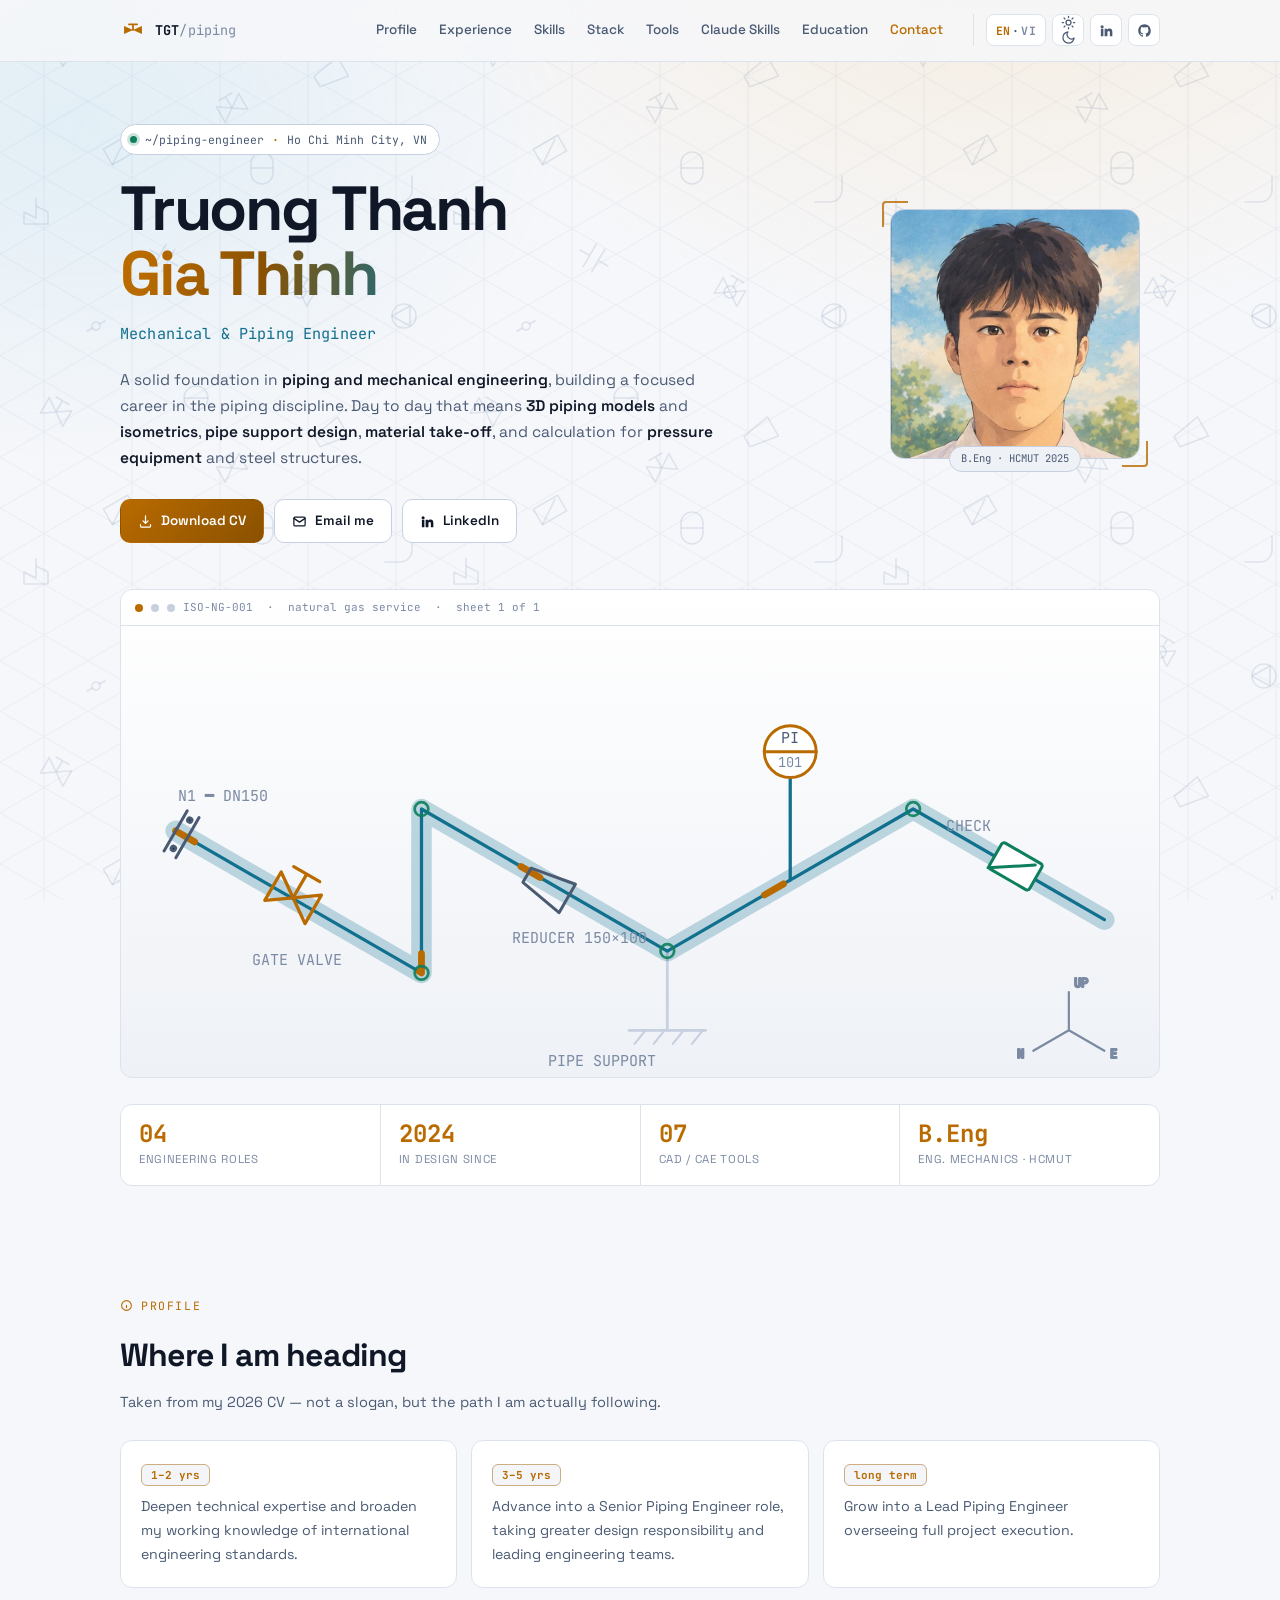
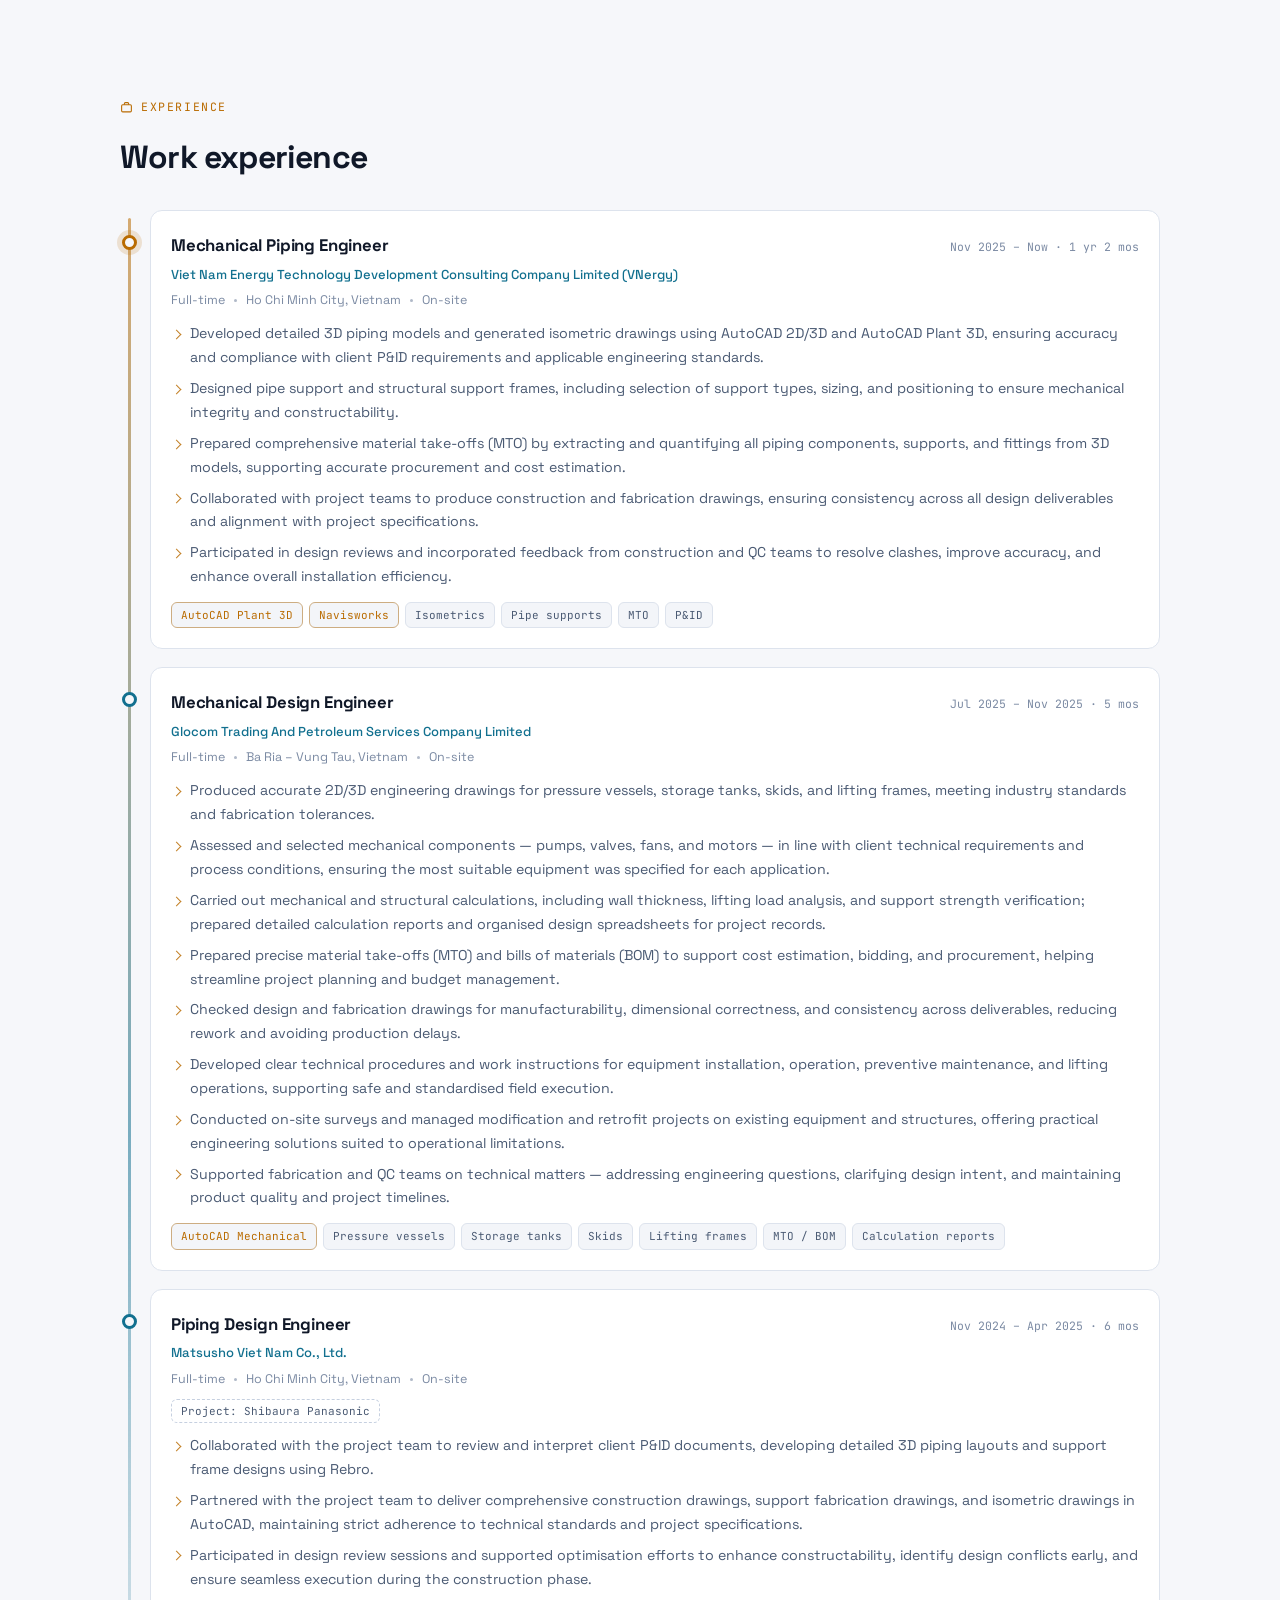
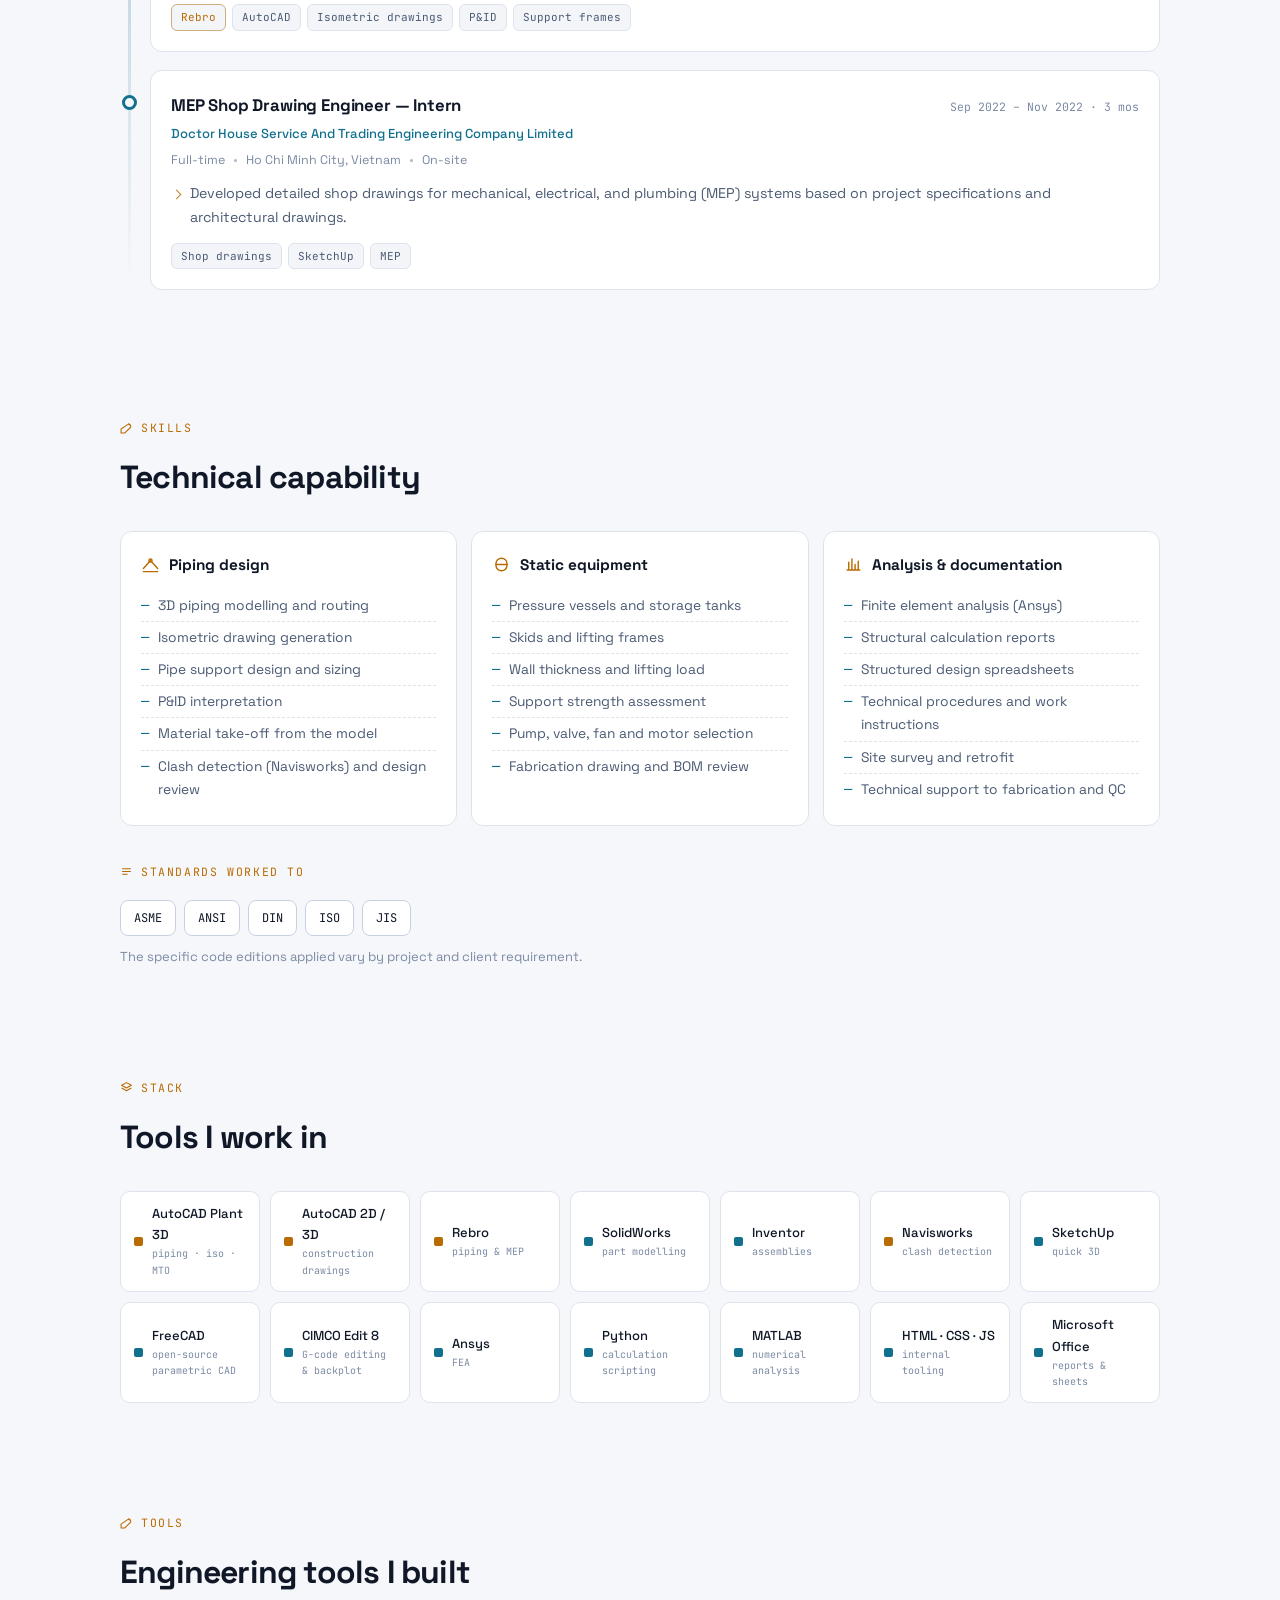
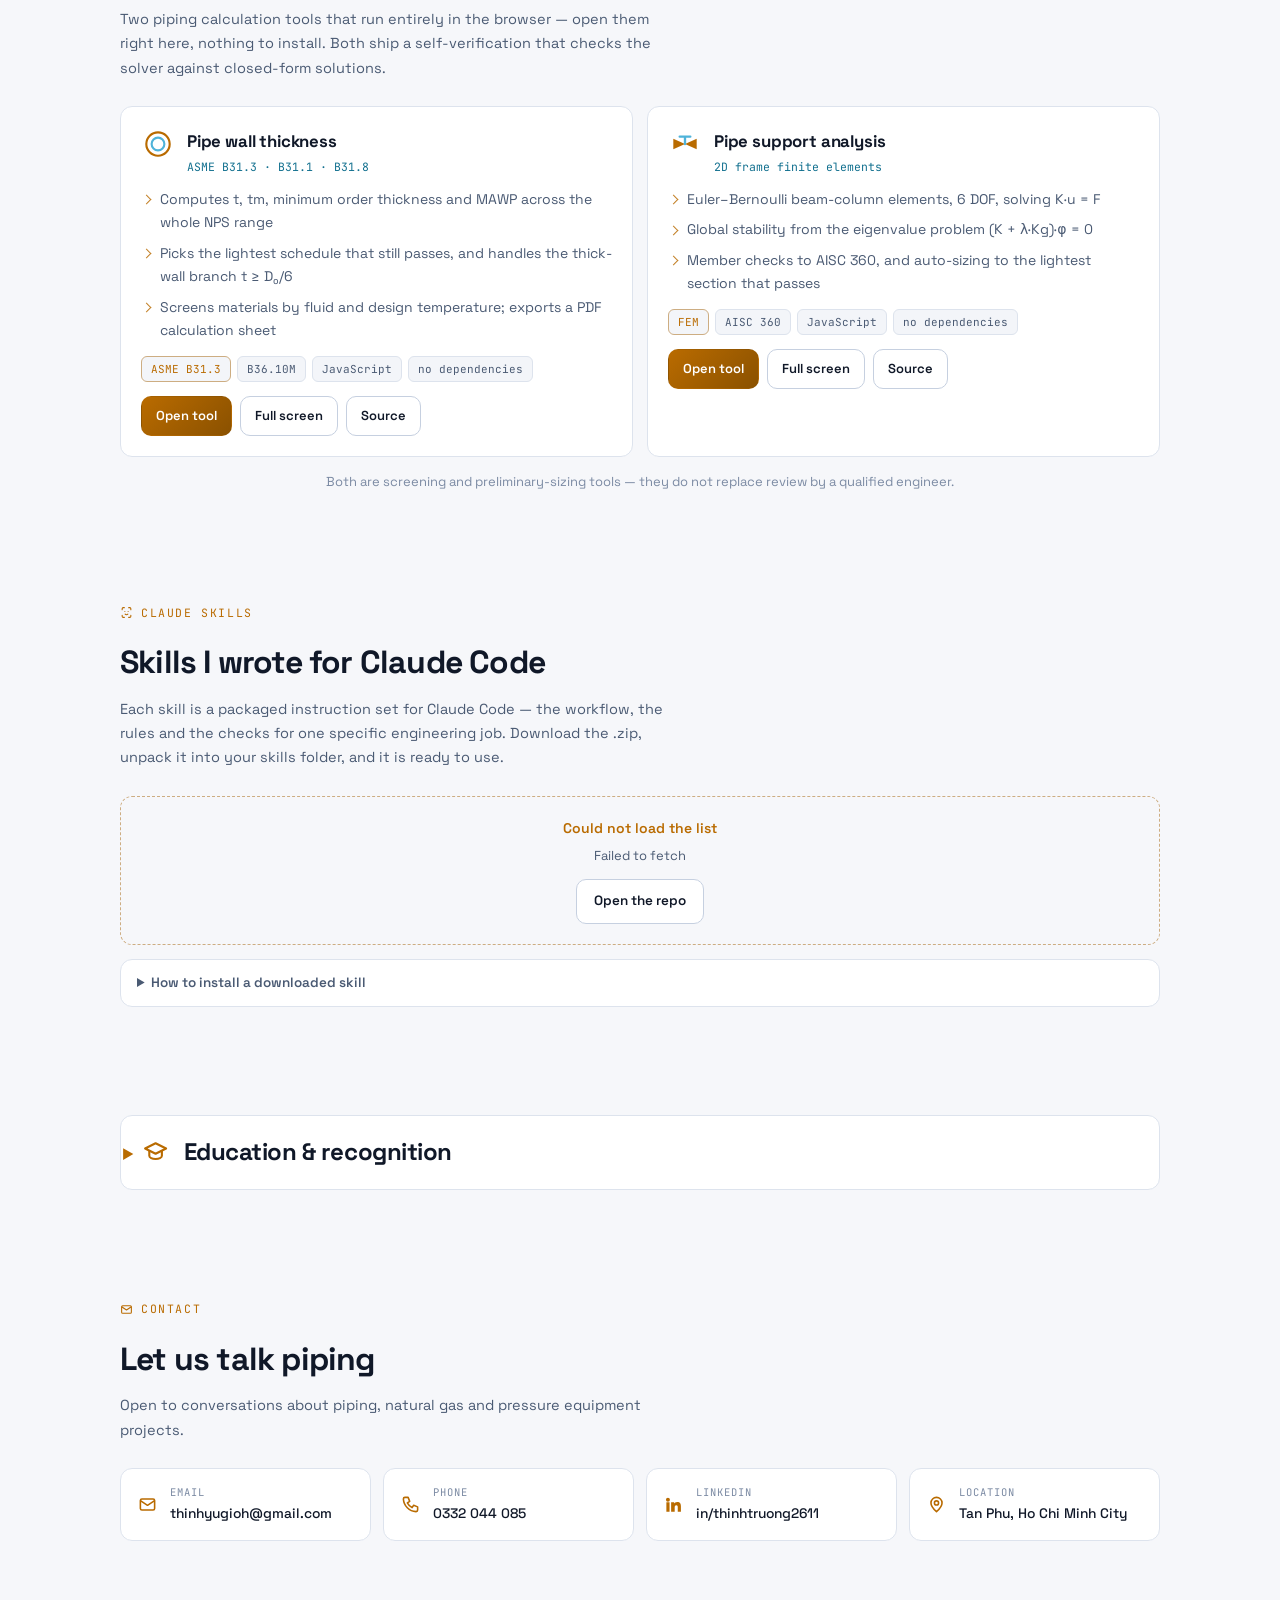
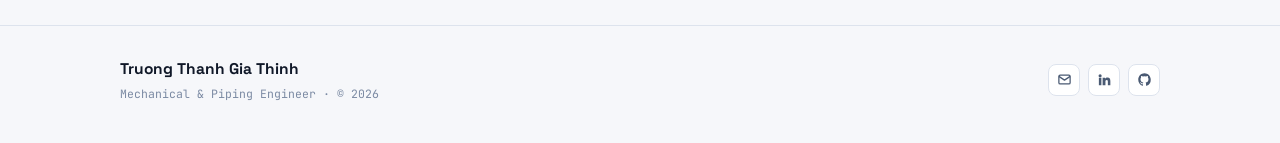
==== commit 2d80585c: "Bo "Natural Gas" va "Plant 3D" o dong chuc danh Dong .role o phan dau trang gio chi con mot muc: Mec" ====
--- a/index.html
+++ b/index.html
@@ -199,10 +199,6 @@
 
         <p class="role">
           <span data-vi="Kỹ sư Cơ khí &amp; Đường ống">Mechanical &amp; Piping Engineer</span>
-          <span class="sep">/</span>
-          <span data-vi="Khí tự nhiên">Natural Gas</span>
-          <span class="sep">/</span>
-          <span>Plant 3D</span>
         </p>
 
         <p class="lede"
--- a/assets/css/site.css
+++ b/assets/css/site.css
@@ -267,7 +267,6 @@
   letter-spacing: .01em;
   color: var(--steel);
 }
-.role .sep { color: var(--fg-3); margin-inline: 7px; }
 
 .lede {
   margin-top: 20px;
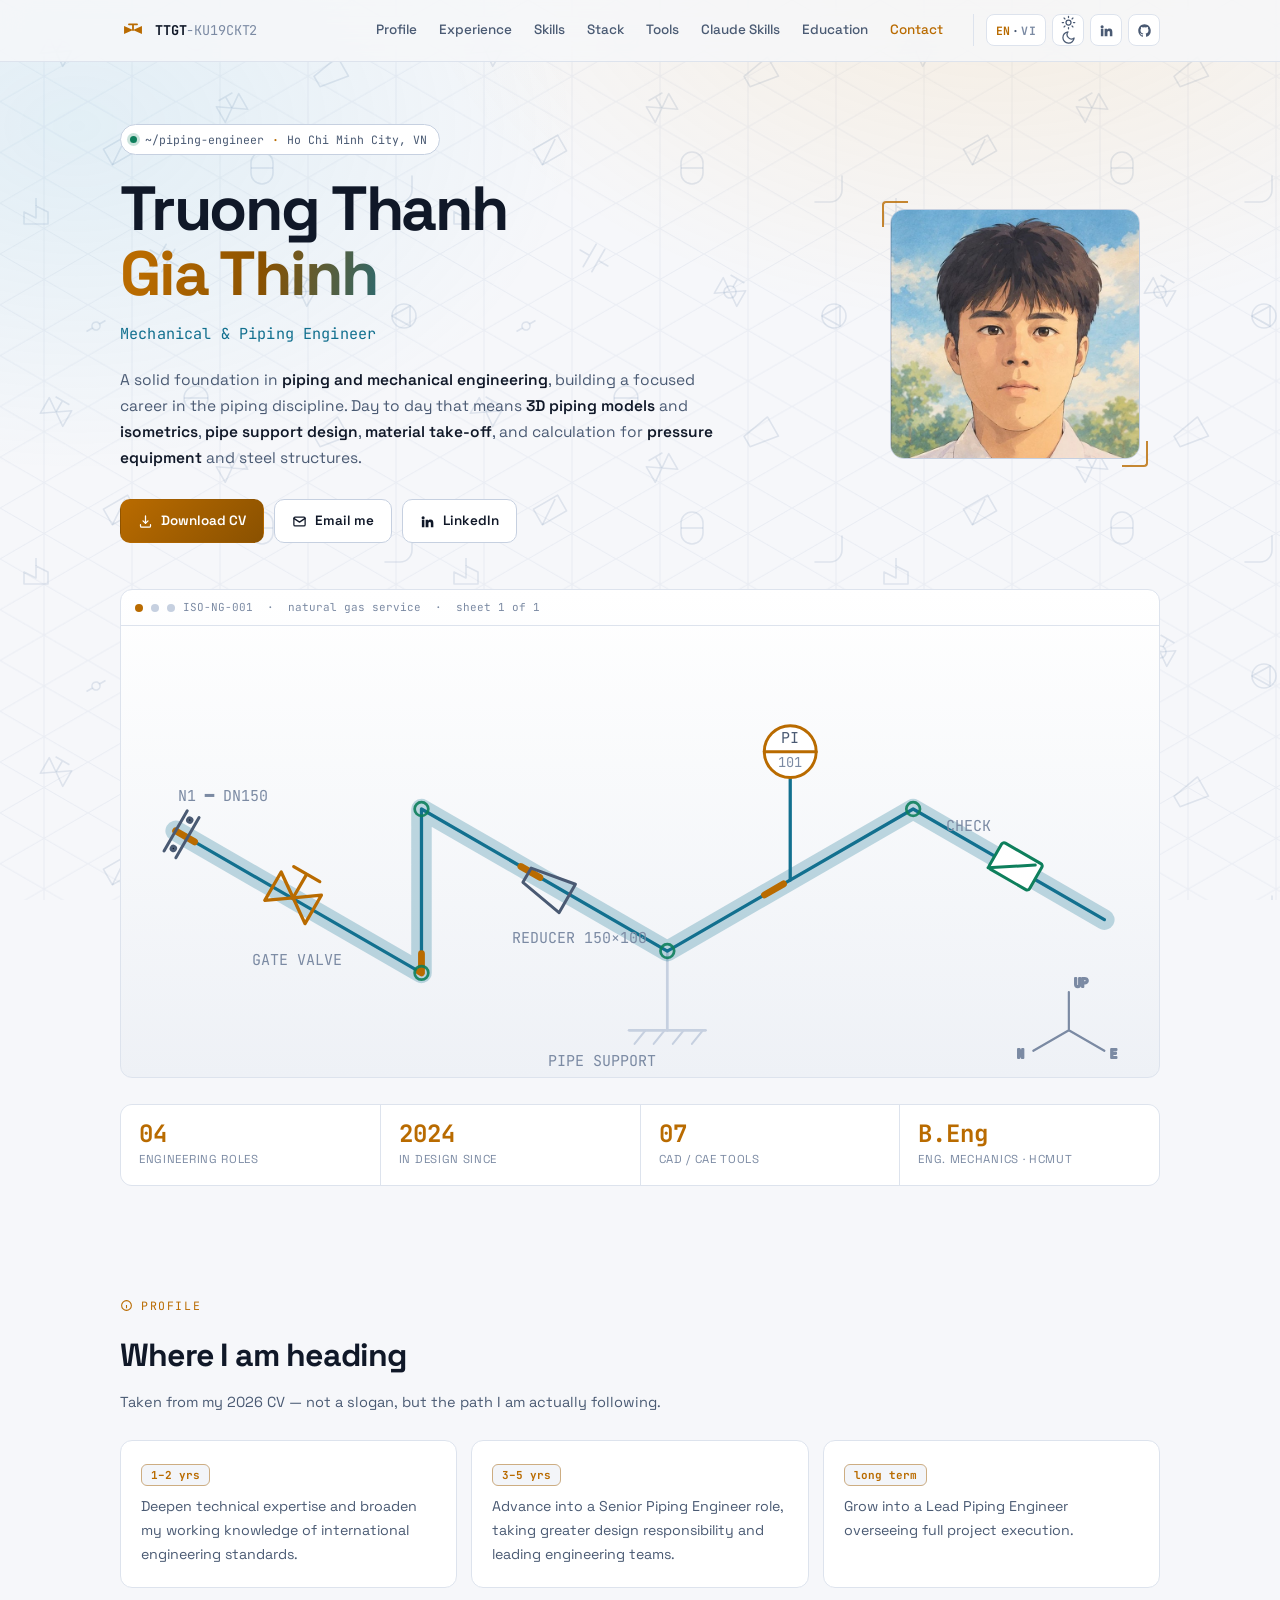
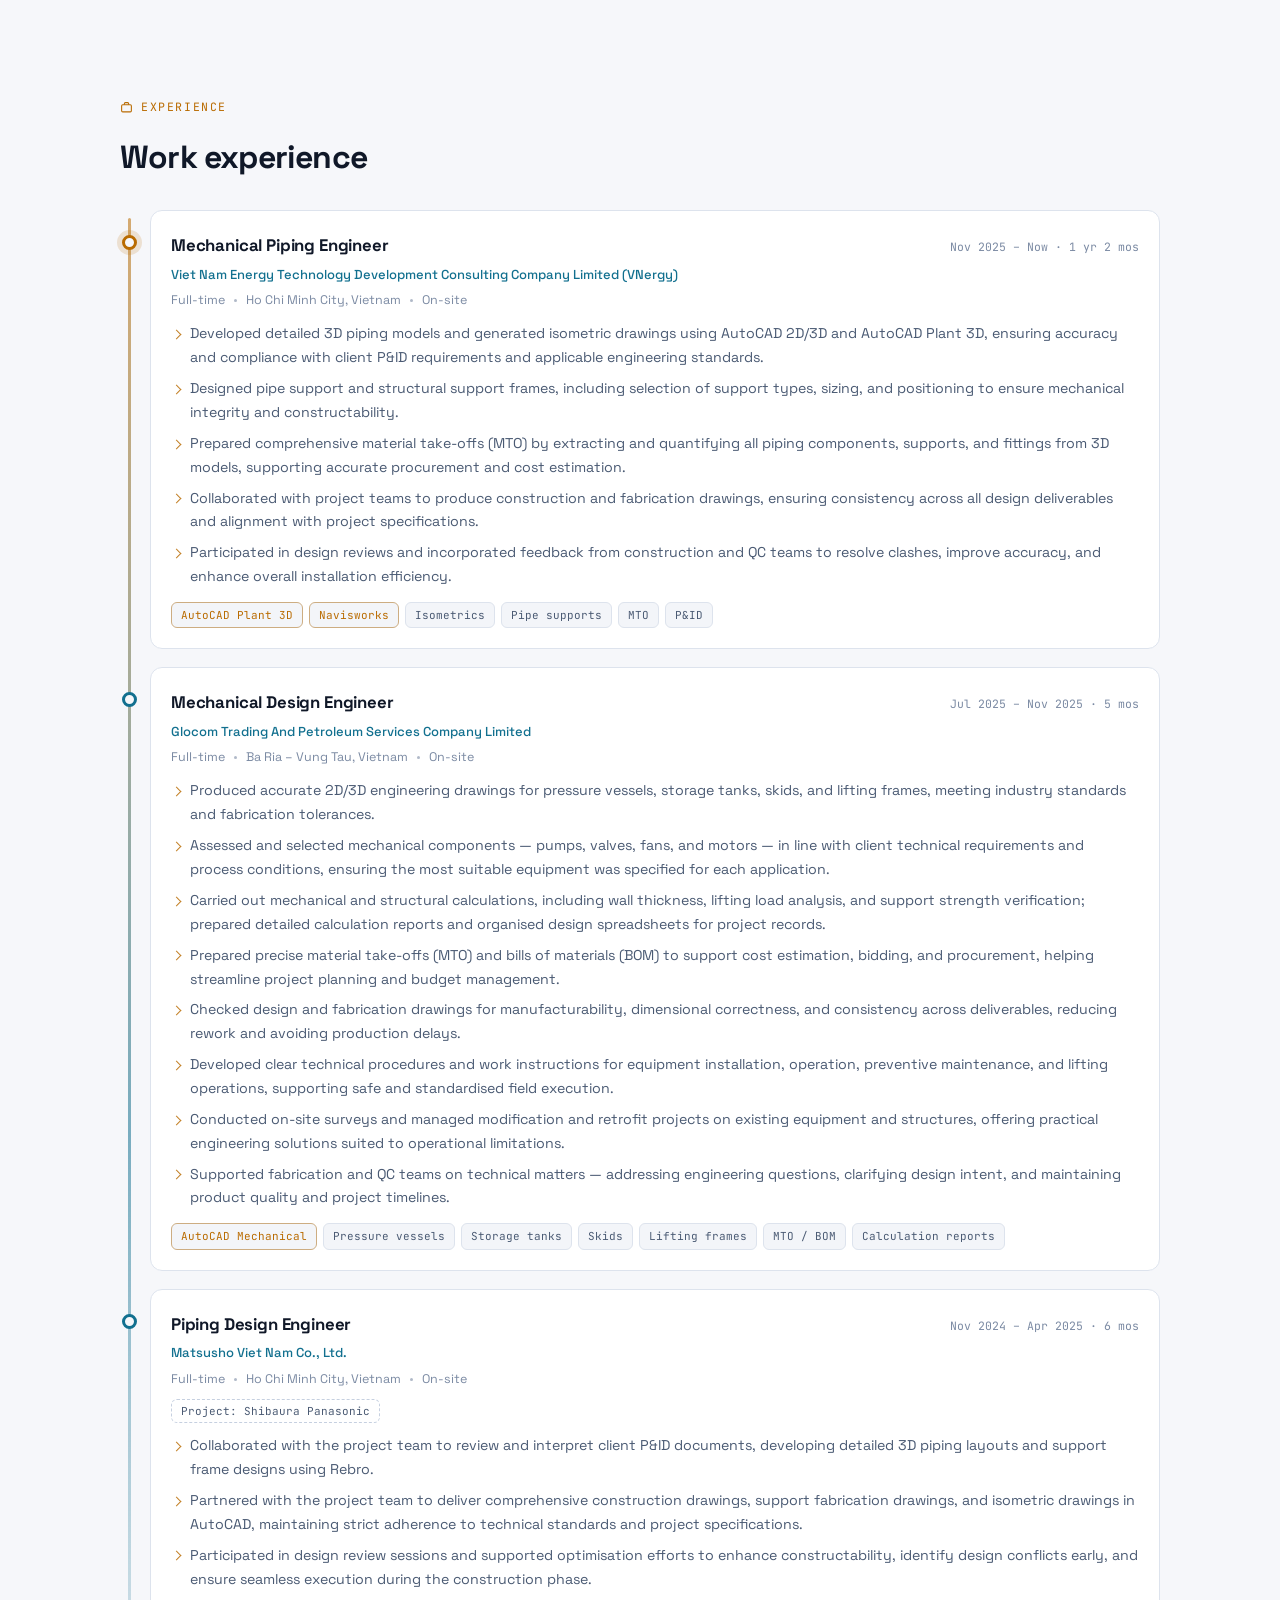
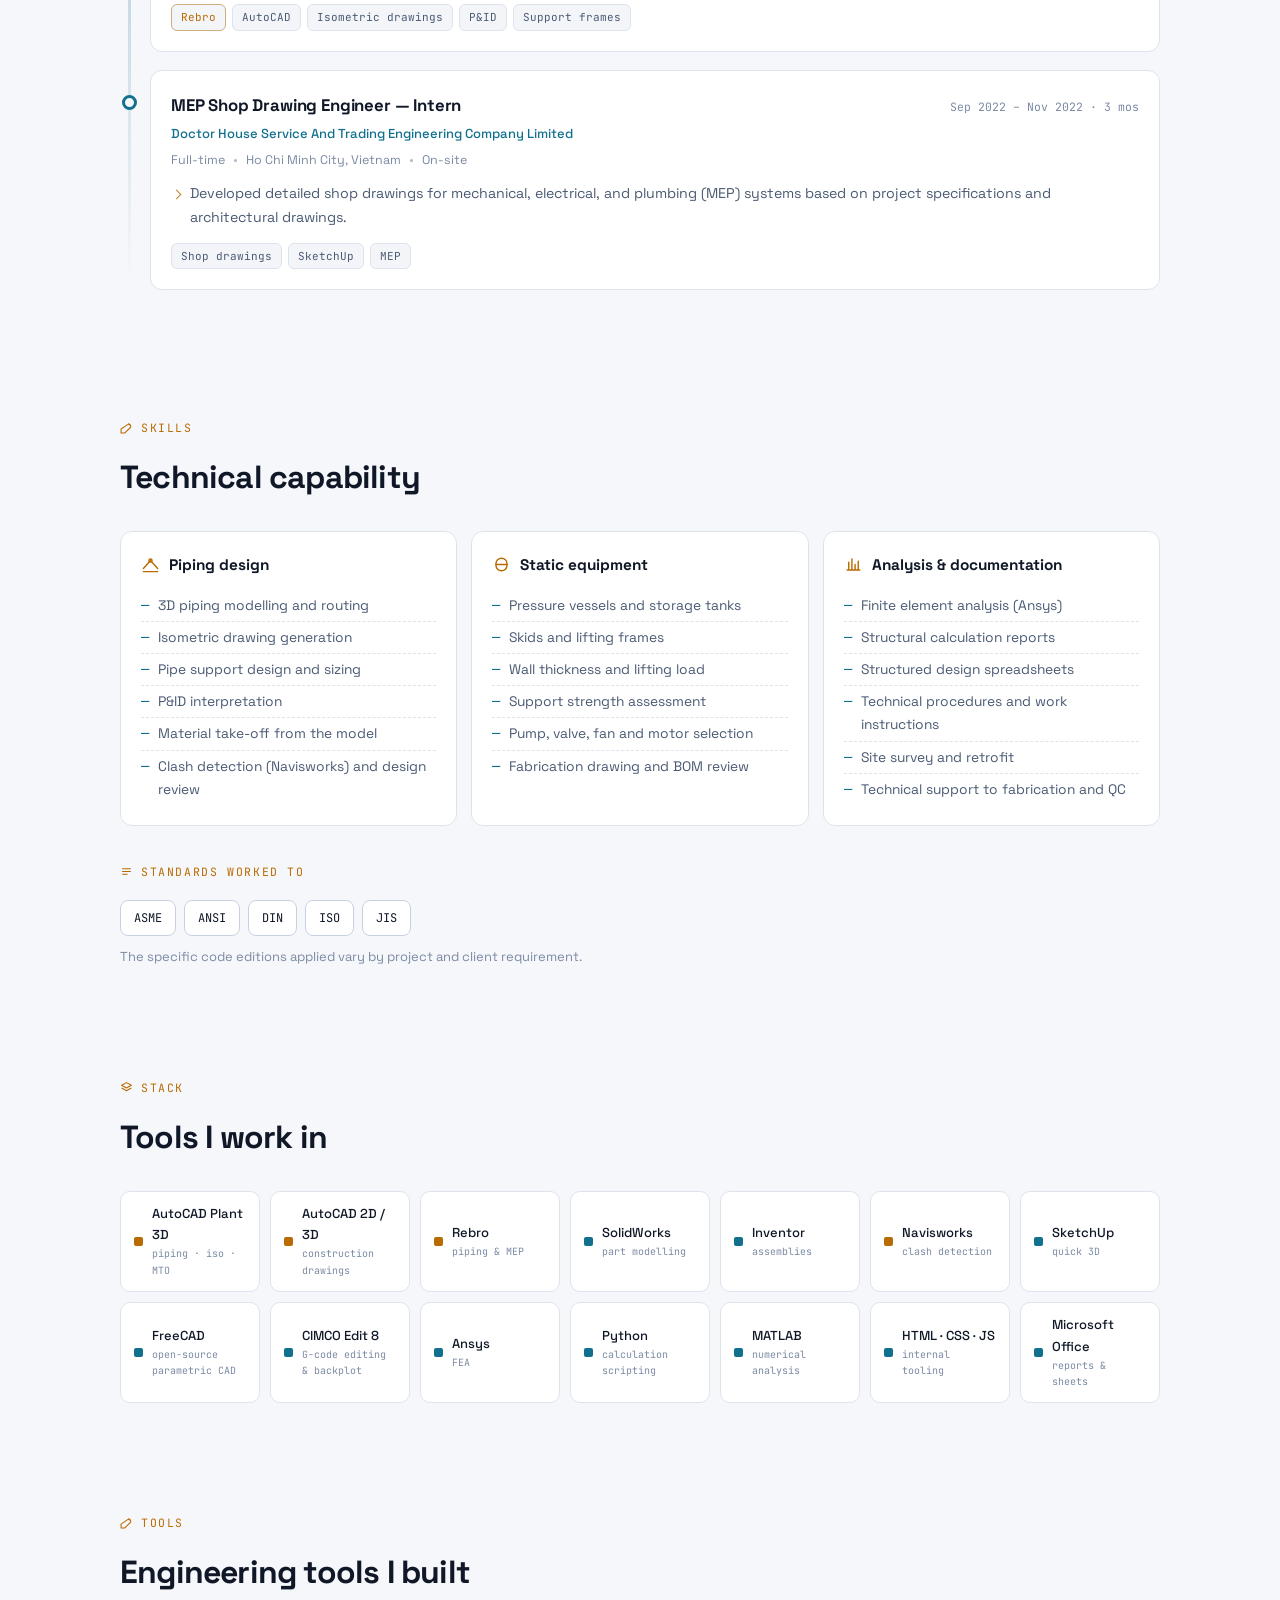
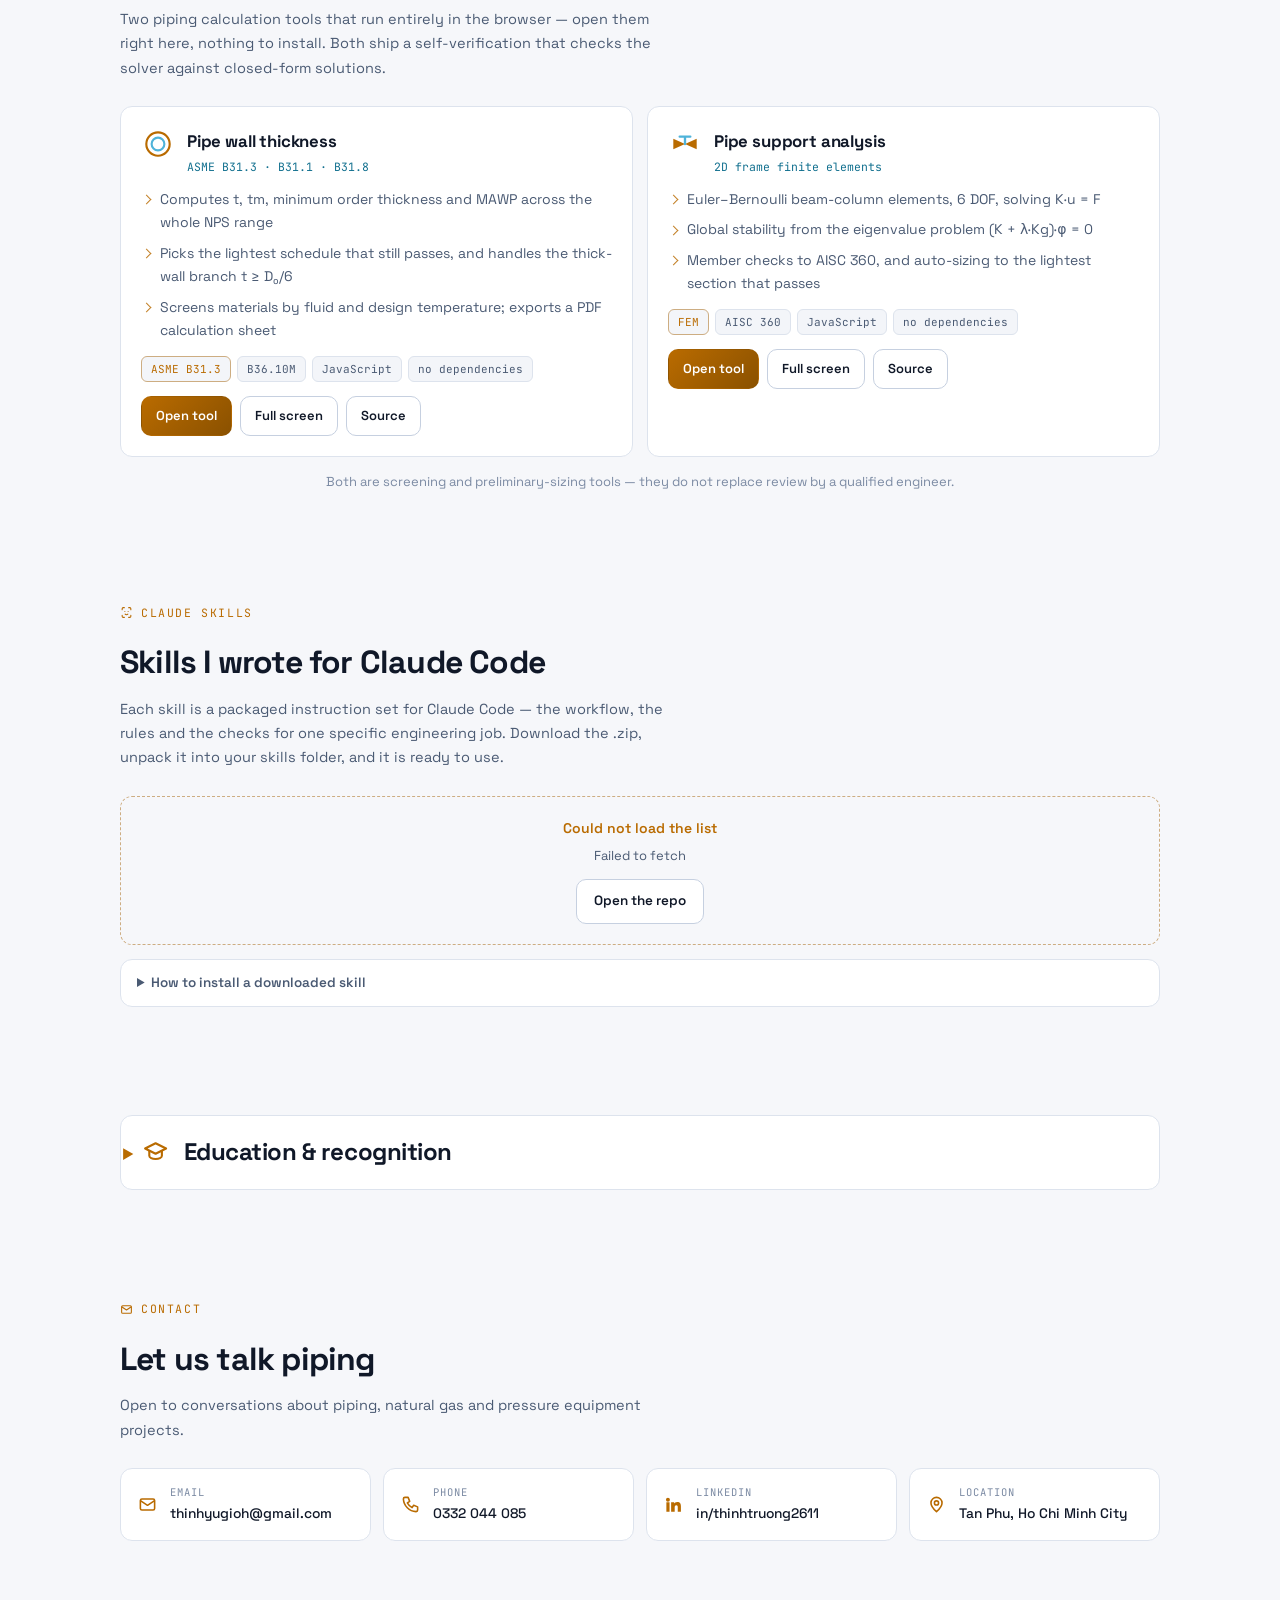
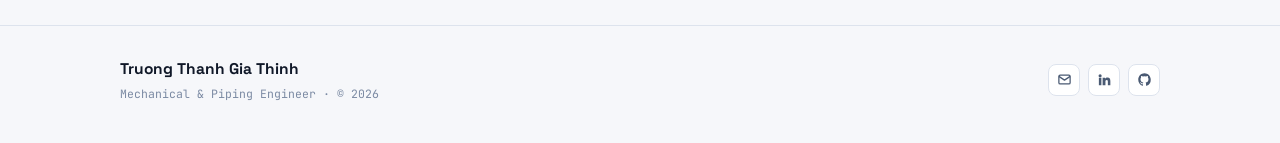
==== commit 4eba39e1: "Doi logo thanh TTGT-KU19CKT2, bo nhan B.Eng HCMUT 2025 Logo giu loi chia hai mau nhu cu: "TTGT" dam," ====
--- a/index.html
+++ b/index.html
@@ -35,7 +35,7 @@
 <link rel="preconnect" href="https://fonts.gstatic.com" crossorigin>
 <link href="https://fonts.googleapis.com/css2?family=Space+Grotesk:wght@400;500;600;700&family=JetBrains+Mono:wght@400;500;700&display=swap" rel="stylesheet">
 <script>document.documentElement.classList.add('js');</script>
-<link rel="stylesheet" href="assets/css/site.css?v=7">
+<link rel="stylesheet" href="assets/css/site.css?v=8">
 
 <script type="application/ld+json">
 {
@@ -139,7 +139,7 @@
         <path d="M5 21V11l11 5zM27 21V11l-11 5z" fill="currentColor"/>
         <path d="M16 16v-7M11 9h10" stroke="currentColor" stroke-width="2.2" stroke-linecap="round"/>
       </svg>
-      <span>TGT<span class="dim">&#8202;/&#8202;piping</span></span>
+      <span>TTGT<span class="dim">-KU19CKT2</span></span>
     </a>
 
     <ul class="nav-links" id="nav-links">
@@ -226,7 +226,6 @@
         <img src="assets/img/portrait-art.jpg" width="600" height="600"
              alt="Illustrated portrait of Truong Thanh Gia Thinh"
              fetchpriority="high">
-        <figcaption class="plate">B.Eng · HCMUT 2025</figcaption>
       </figure>
     </div>
 
@@ -826,8 +825,8 @@
   </div>
 </footer>
 
-<script src="assets/js/zip.js?v=7" defer></script>
-<script src="assets/js/claude-skills.js?v=7" defer></script>
-<script src="assets/js/site.js?v=7" defer></script>
+<script src="assets/js/zip.js?v=8" defer></script>
+<script src="assets/js/claude-skills.js?v=8" defer></script>
+<script src="assets/js/site.js?v=8" defer></script>
 </body>
 </html>
--- a/assets/css/site.css
+++ b/assets/css/site.css
@@ -338,21 +338,6 @@
 .portrait::before { top: -8px;  left: -8px;  border-right: 0; border-bottom: 0; border-radius: 4px 0 0 0; }
 .portrait::after  { bottom: -8px; right: -8px; border-left: 0;  border-top: 0;    border-radius: 0 0 4px 0; }
 
-.portrait .plate {
-  position: absolute;
-  left: 50%;
-  bottom: -13px;
-  transform: translateX(-50%);
-  white-space: nowrap;
-  padding: 3px 11px;
-  border: 1px solid var(--line-2);
-  border-radius: 999px;
-  background: var(--bg-2);
-  font-family: var(--mono);
-  font-size: 10.5px;
-  color: var(--fg-2);
-}
-
 /* hero spool drawing */
 .spool {
   margin-top: 46px;
@@ -717,7 +702,7 @@
 }
 
 /* Nav tieng Viet co 8 muc can ~1019px; duoi nguong nay chuyen sang menu mobile. */
-@media (max-width: 1040px) {
+@media (max-width: 1070px) {
   .nav-links {
     position: fixed;
     inset: var(--nav-h) 0 auto 0;
